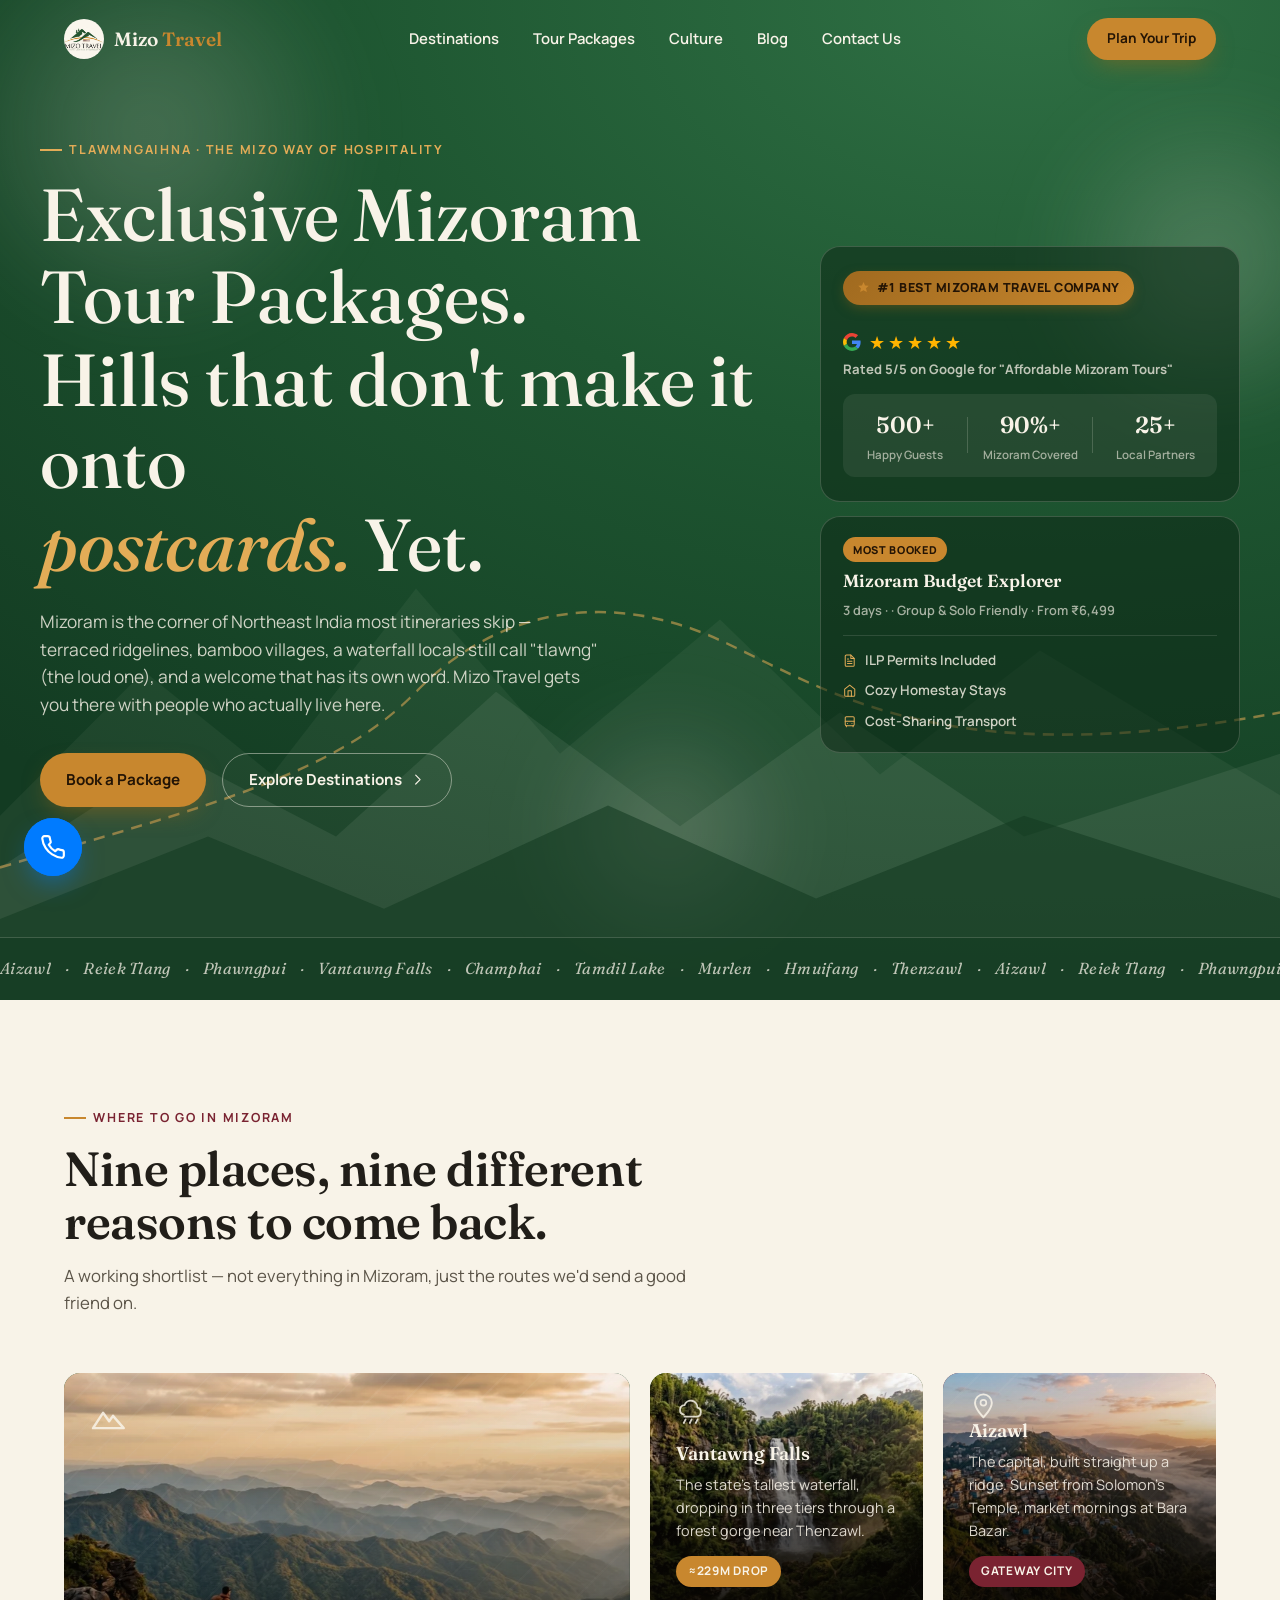
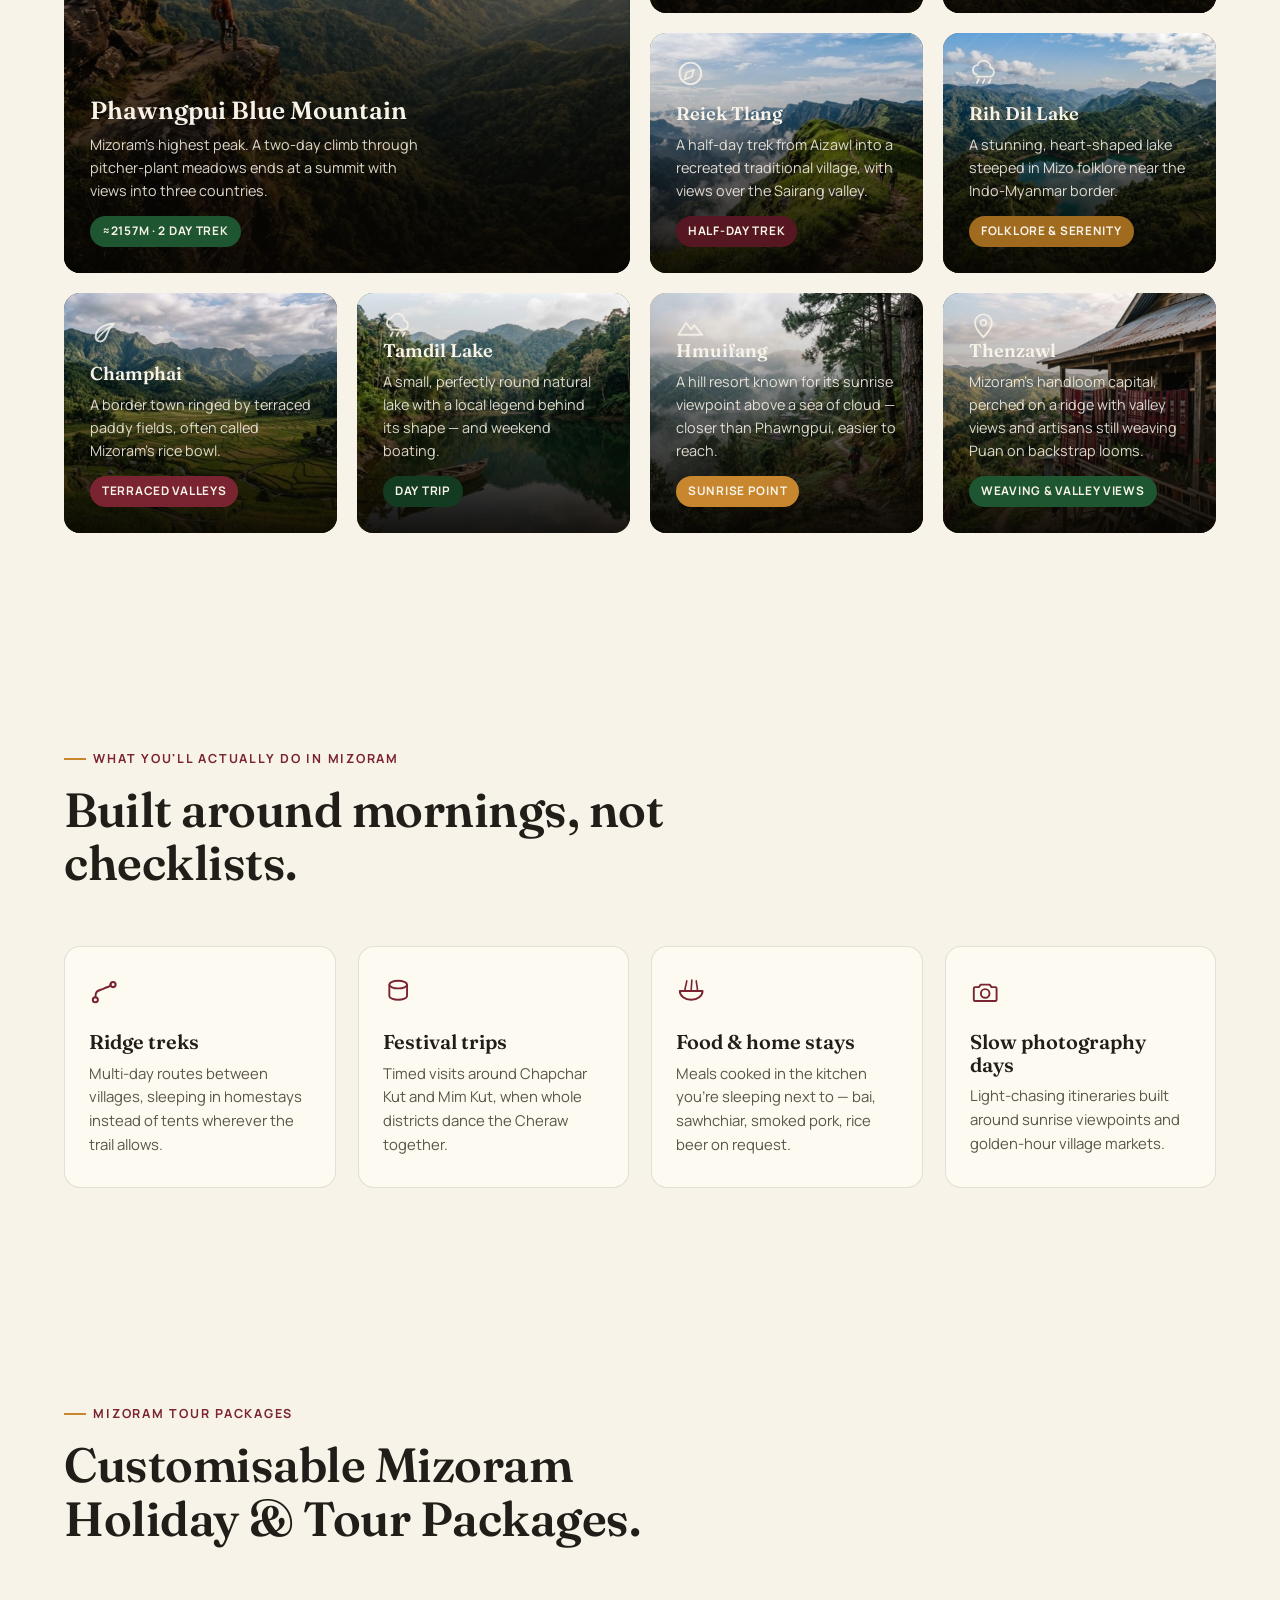
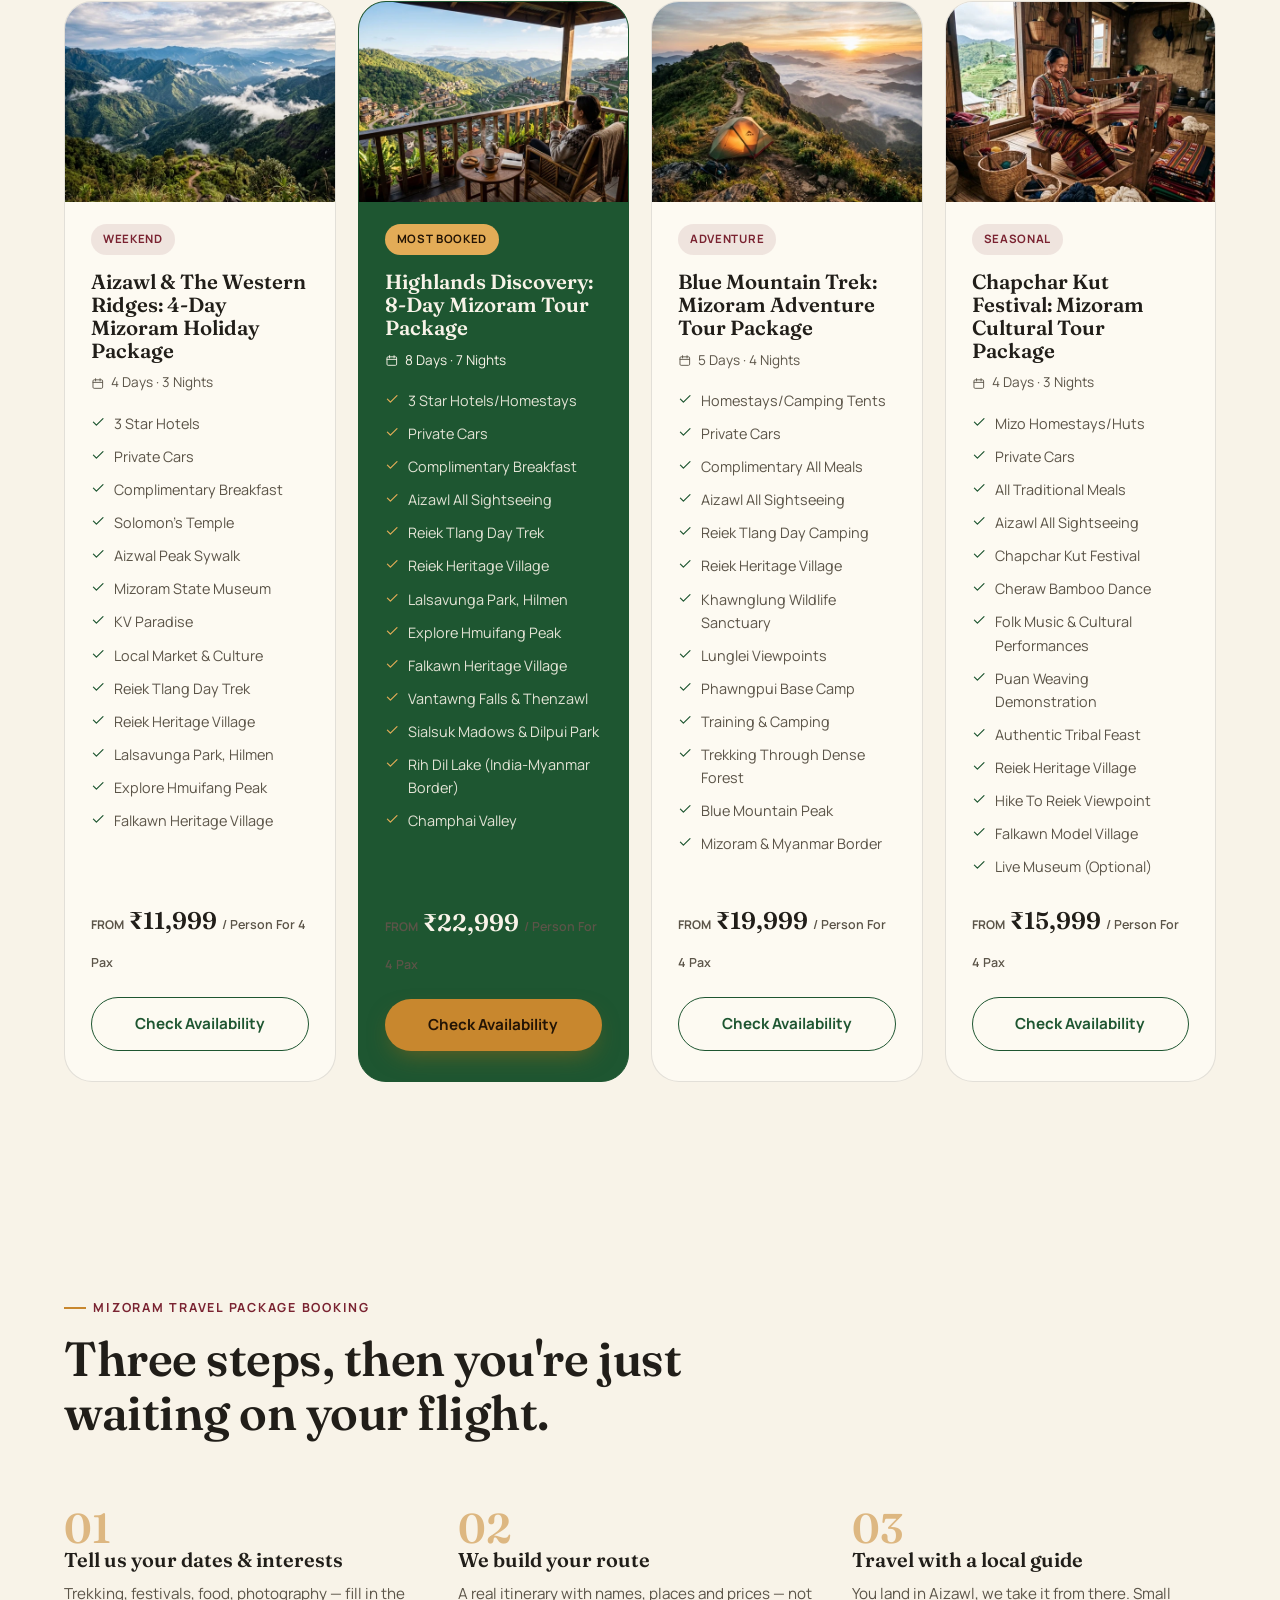
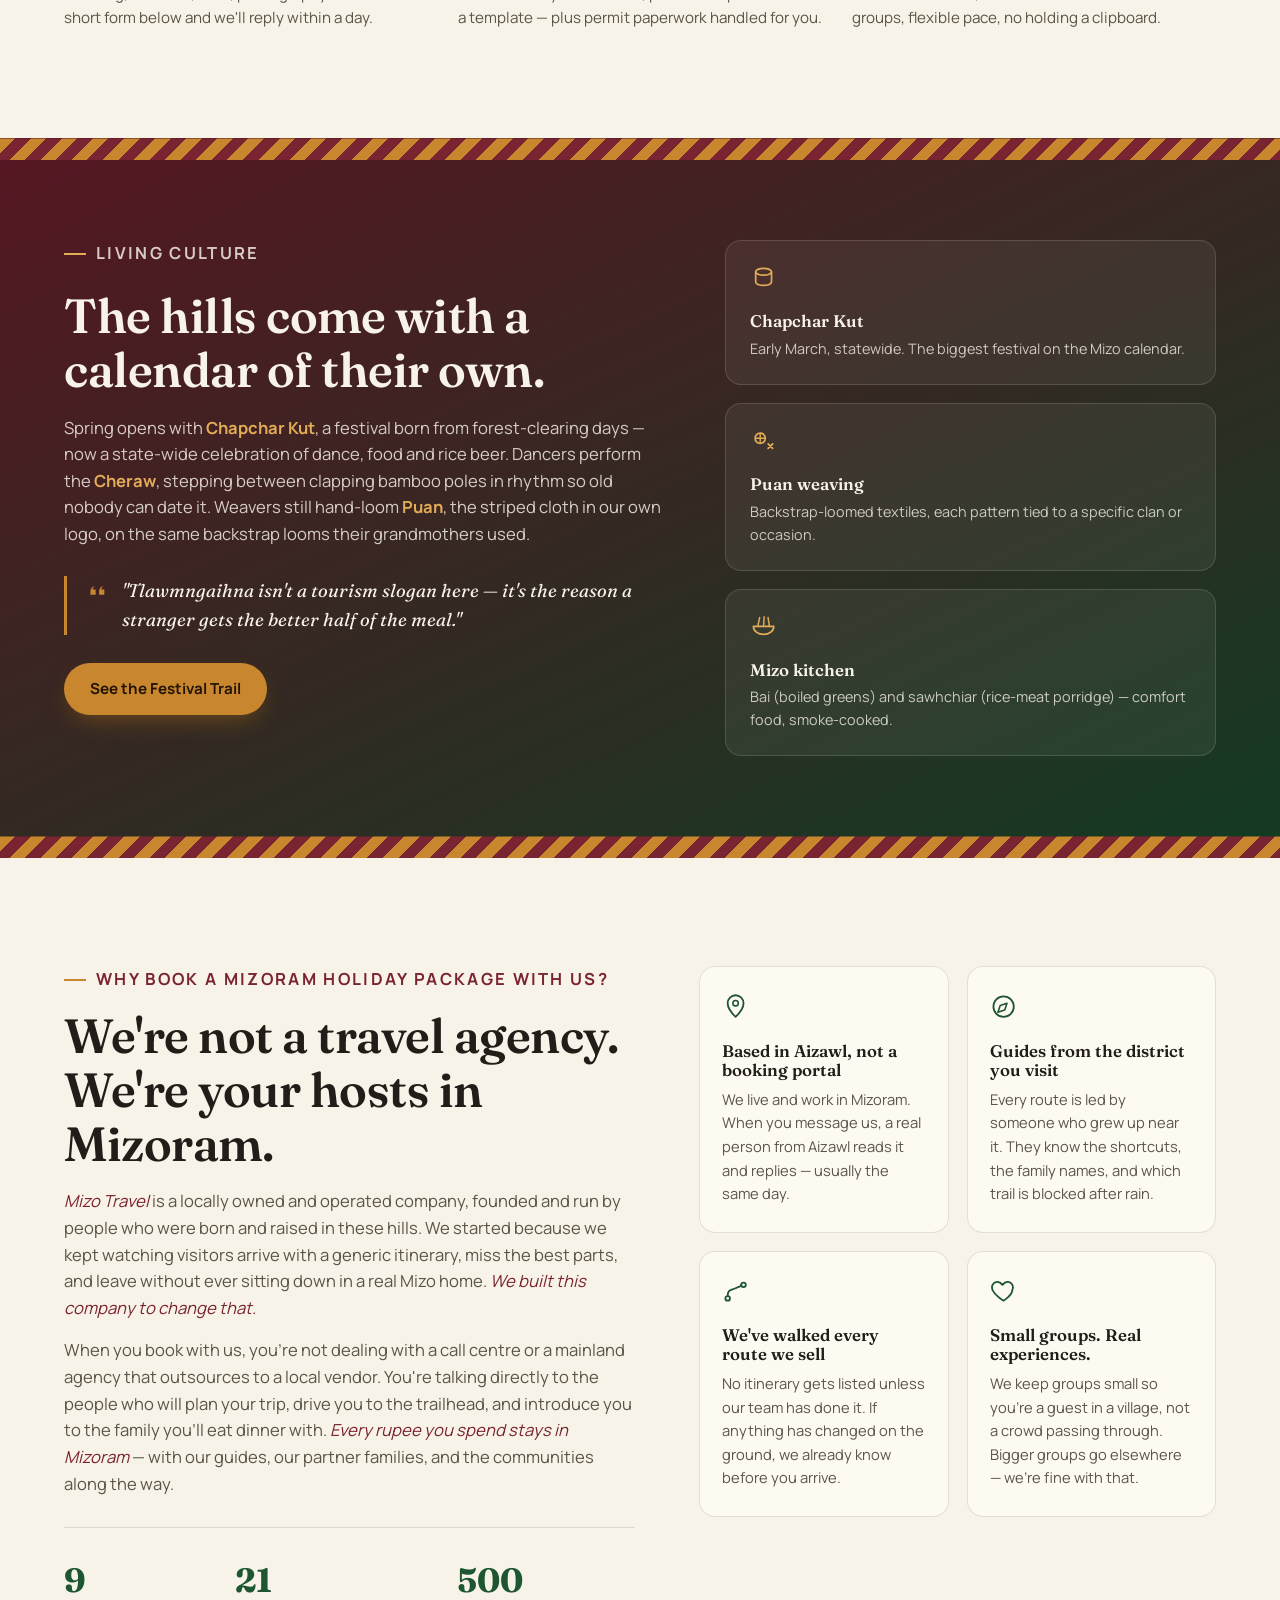
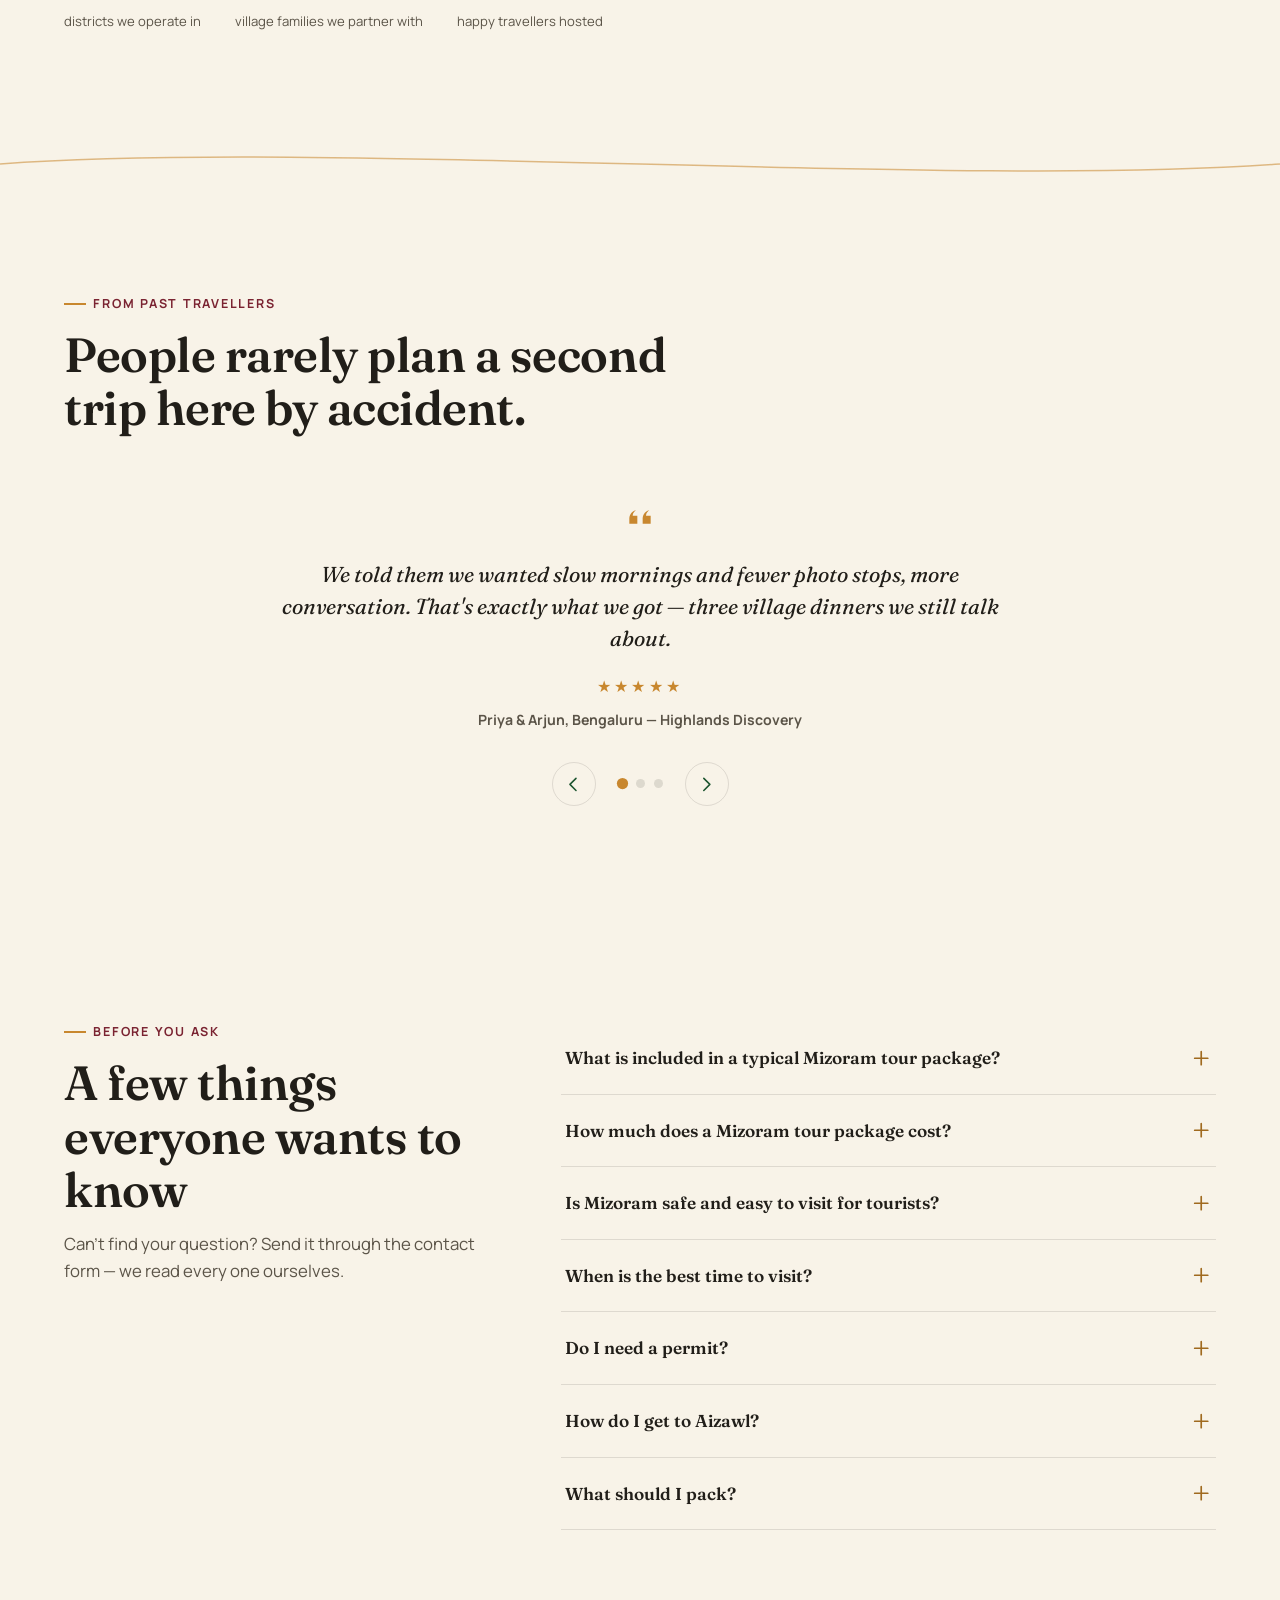
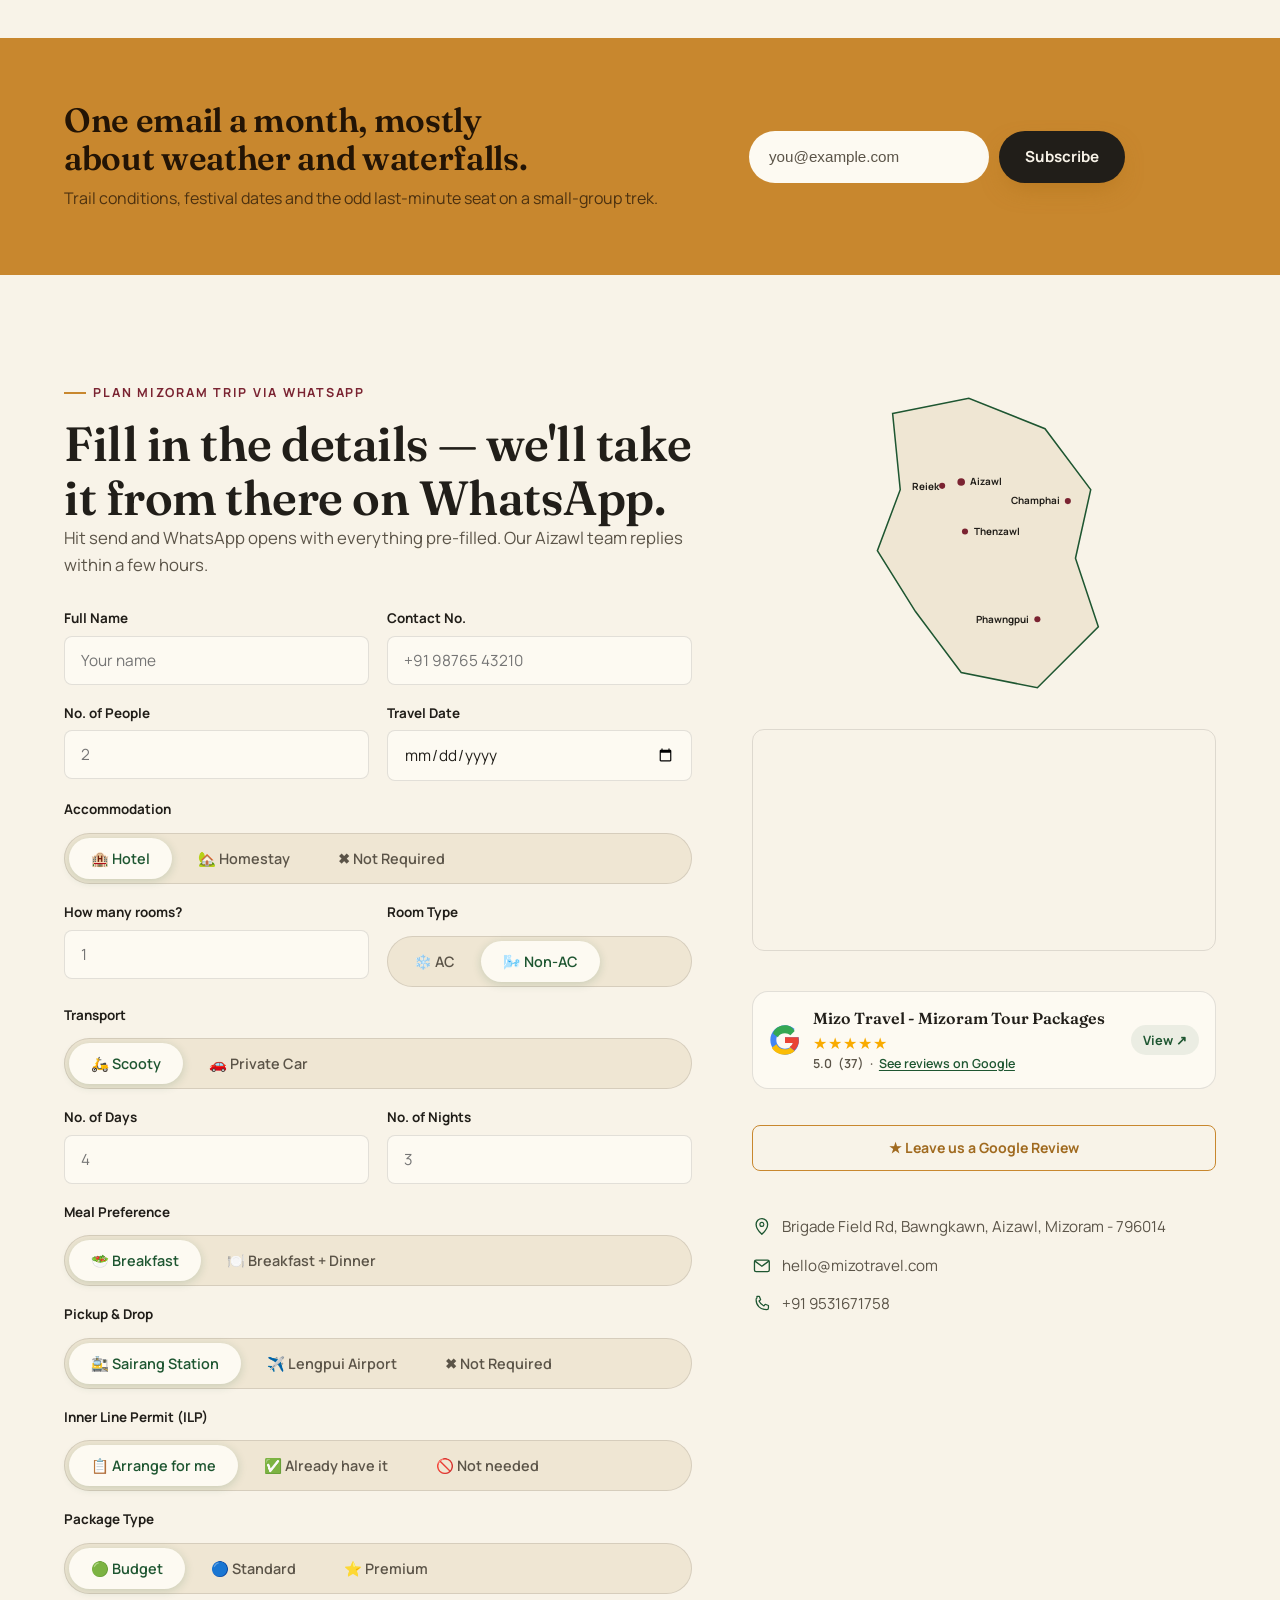
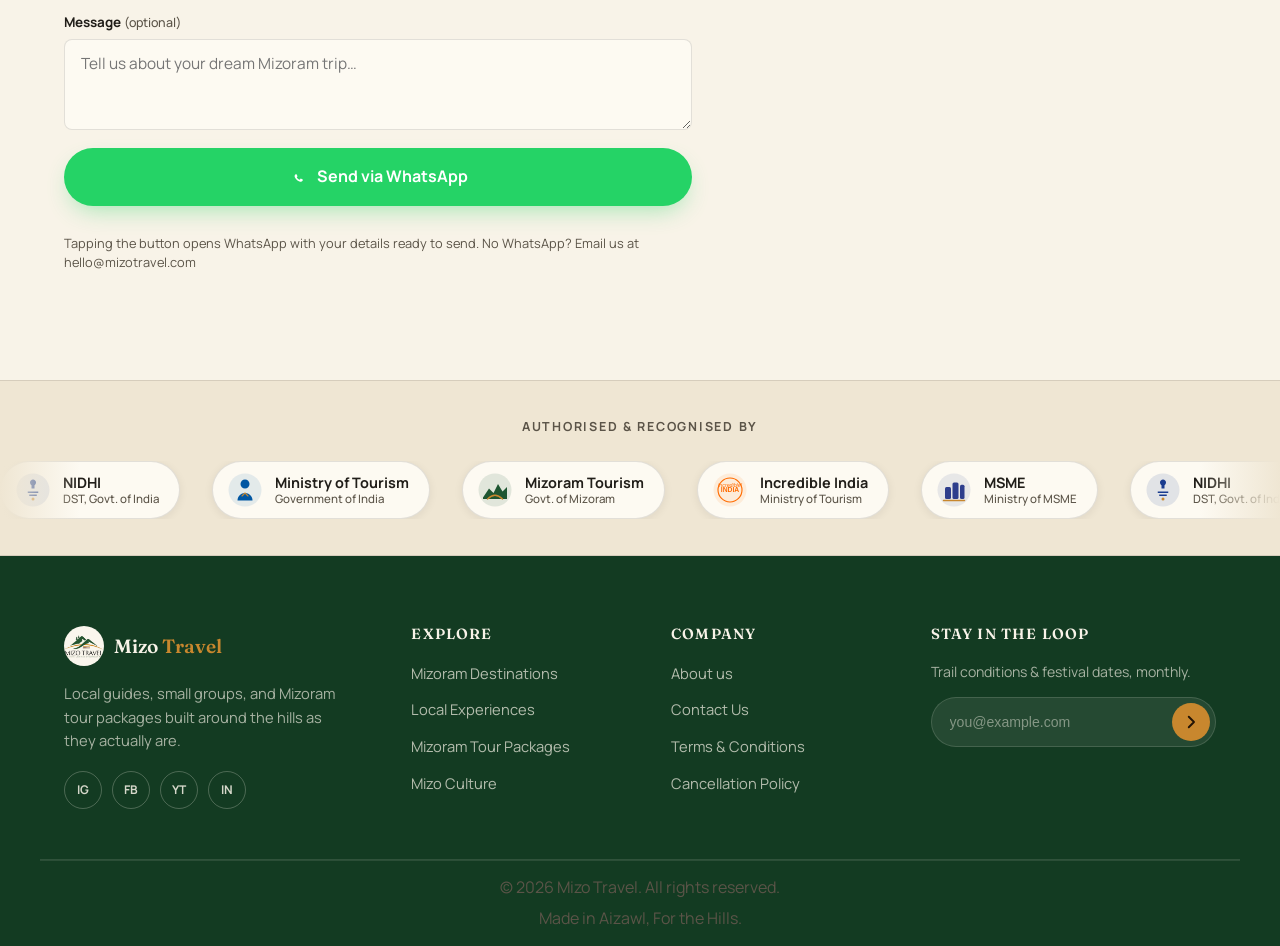
==== index.html @ 0aaa9322 "Update index.html" ====
<!DOCTYPE html>
<html lang="en">
<head>
<!-- Google tag (gtag.js) -->
<script async src="https://www.googletagmanager.com/gtag/js?id=G-KSMQ0RGHCL"></script>
<script>
  window.dataLayer = window.dataLayer || [];
  function gtag(){dataLayer.push(arguments);}
  gtag('js', new Date());

  gtag('config', 'G-KSMQ0RGHCL');
  gtag('config', 'AW-10781206606');
</script>

<meta charset="UTF-8">
<meta name="viewport" content="width=device-width, initial-scale=1.0">
<title>Mizo Travel | Mizoram Tour Packages, Treks & Cultural Trails</title>
<meta name="description" content="Book an authentic Mizoram tour package with local guides. Trek Phawngpui Blue Mountain, chase Vantawng Falls, and explore Northeast India itineraries.">
<meta name="keywords" content="Mizoram travel, Mizo Travel, Aizawl Tour, Mizoram Travel Package, Phawngpui Blue Mountain, Vantawng Falls, Reiek Tlang, Chapchar Kut, Northeast India Tourism, Mizoram Trekking, Mizoram Tour Package">
<meta name="robots" content="index, follow">
<meta name="author" content="Mizo Travel">
<link rel="canonical" href="https://www.mizotravel.com/">
<meta name="theme-color" content="#1E5631">

<!-- Open Graph -->
<meta property="og:type" content="website">
<meta property="og:title" content="Mizo Travel | Explore Exclusive Mizoram Tour Packages">
<meta property="og:description" content="Local-guided tour packages, treks and cultural trails through Mizoram — Aizawl, Reiek, Phawngpui, Vantawng Falls and beyond.">
<meta property="og:image" content="https://www.mizotravel.com/assets/logo.jpg">
<meta property="og:url" content="https://www.mizotravel.com/">
<meta property="og:locale" content="en_IN">

<!-- Twitter -->
<meta name="twitter:card" content="summary_large_image">
<meta name="twitter:title" content="Mizo Travel | Explore Exclusive Mizoram Tour Packages">
<meta name="twitter:description" content="Local-guided tour packages, treks and cultural trails through Mizoram.">
<meta name="twitter:image" content="https://www.mizotravel.com/assets/logo.jpg">

<link rel="icon" type="image/jpeg" href="assets/logo.jpg">
<link rel="apple-touch-icon" href="assets/logo.jpg">

<link rel="preconnect" href="https://fonts.googleapis.com">
<link rel="preconnect" href="https://fonts.gstatic.com" crossorigin>
<link href="https://fonts.googleapis.com/css2?family=Fraunces:ital,opsz,wght@0,9..144,300;0,9..144,500;0,9..144,600;1,9..144,500&family=Manrope:wght@400;500;600;700;800&display=swap" rel="stylesheet">

<link rel="stylesheet" href="css/style.css">

<!-- Structured data: Travel Agency -->
<script type="application/ld+json">
{
  "@context": "https://schema.org",
  "@type": "TravelAgency",
  "name": "Mizo Travel",
  "description": "Offering the best Mizoram tour packages, local-guided treks, and cultural trails through Northeast India.",
  "image": "https://www.mizotravel.com/assets/logo.jpg",
  "url": "https://www.mizotravel.com/",
  "address": {
    "@type": "PostalAddress",
    "streetAddress": "Brigade Field Rd, Bawngkawn",
    "addressLocality": "Aizawl",
    "addressRegion": "Mizoram",
    "postalCode": "796014",
    "addressCountry": "IN"
  },
  "areaServed": "Mizoram, India"
}
</script>
<script type="application/ld+json">
{
  "@context": "https://schema.org",
  "@type": "FAQPage",
  "mainEntity": [
    {
      "@type": "Question",
      "name": "What is included in a typical Mizoram tour package?",
      "acceptedAnswer": { "@type": "Answer", "text": "Our Mizoram tour packages generally include 3-star hotel or homestay accommodations, private car transportation, daily breakfast, Inner Line Permit (ILP) assistance, and experienced local guides. Packages can be customized to include all meals and airport transfers." }
    },
    {
      "@type": "Question",
      "name": "How much does a Mizoram tour package cost?",
      "acceptedAnswer": { "@type": "Answer", "text": "A standard 4-day Mizoram holiday package starts around ₹11,999 per person, while an extensive 8-day cultural and trekking package starts at ₹22,999 per person, depending on group size and transport preferences." }
    },
    {
      "@type": "Question",
      "name": "Is Mizoram safe and easy to visit for tourists?",
      "acceptedAnswer": { "@type": "Answer", "text": "Yes. Mizoram is one of the most peaceful states in Northeast India, and most areas welcome domestic and international visitors. A few border zones require an Inner Line Permit, which we arrange for you before arrival." }
    },
    {
      "@type": "Question",
      "name": "When is the best time to visit Mizoram?",
      "acceptedAnswer": { "@type": "Answer", "text": "October to April is driest and best for trekking and views. If you can, time a trip around early March for the Chapchar Kut festival, when villages across the state celebrate together." }
    },
    {
      "@type": "Question",
      "name": "Do I need a permit to travel to Mizoram?",
      "acceptedAnswer": { "@type": "Answer", "text": "Indian nationals need an Inner Line Permit and foreign nationals need a Protected Area Permit, both straightforward to obtain. We handle the paperwork as part of every booking." }
    },
    {
      "@type": "Question",
      "name": "How do I get to Aizawl?",
      "acceptedAnswer": { "@type": "Answer", "text": "Lengpui Airport, about 35km from Aizawl, has regular flights from Kolkata, Guwahati, Imphal and Kolkata. We can also arrange overland transfers from Silchar and Guwahati." }
    }
  ]
}
</script>
</head>
<body>

<a class="skip-link" href="#main">Skip to content</a>
  <!-- Google Tag Manager (noscript) -->
<noscript><iframe src="https://www.googletagmanager.com/ns.html?id=GTM-K9ZQRDRN"
height="0" width="0" style="display:none;visibility:hidden"></iframe></noscript>
<!-- End Google Tag Manager (noscript) -->

<!-- ============ ICON SPRITE ============ -->
<svg style="display:none" aria-hidden="true">
<symbol id="ic-file-text" viewBox="0 0 24 24" fill="none" stroke="currentColor" stroke-width="1.8" stroke-linecap="round" stroke-linejoin="round">
  <path d="M14 2H6a2 2 0 0 0-2 2v16a2 2 0 0 0 2 2h12a2 2 0 0 0 2-2V8z"/>
  <path d="M14 2v6h6M16 13H8M16 17H8M10 9H8"/>
</symbol>
<symbol id="ic-home" viewBox="0 0 24 24" fill="none" stroke="currentColor" stroke-width="1.8" stroke-linecap="round" stroke-linejoin="round">
  <path d="M3 9l9-7 9 7v11a2 2 0 0 1-2 2H5a2 2 0 0 1-2-2z"/>
  <path d="M9 22V12h6v10"/>
</symbol>
<symbol id="ic-bus" viewBox="0 0 24 24" fill="none" stroke="currentColor" stroke-width="1.8" stroke-linecap="round" stroke-linejoin="round">
  <rect x="4" y="3" width="16" height="16" rx="2" ry="2"/>
  <path d="M4 11h16M8 15h.01M16 15h.01M6 19v2M18 19v2"/>
</symbol>
  <symbol id="ic-menu" viewBox="0 0 24 24"><path d="M3 6h18M3 12h18M3 18h18" stroke="currentColor" stroke-width="1.8" stroke-linecap="round"/></symbol>
  <symbol id="ic-close" viewBox="0 0 24 24"><path d="M5 5l14 14M19 5L5 19" stroke="currentColor" stroke-width="1.8" stroke-linecap="round"/></symbol>
  <symbol id="ic-mountain" viewBox="0 0 24 24"><path d="M2 19l6.5-10 4 5.5L15 11l7 8H2z" stroke="currentColor" stroke-width="1.6" stroke-linejoin="round" fill="none"/></symbol>
  <symbol id="ic-leaf" viewBox="0 0 24 24"><path d="M20 4S7 4 5 13c-1.4 6.2 4.6 7 7 4 3-3.7 2-8 8-13z" stroke="currentColor" stroke-width="1.6" fill="none" stroke-linecap="round" stroke-linejoin="round"/><path d="M19 5C13 9 9 12 6 17" stroke="currentColor" stroke-width="1.4" fill="none" stroke-linecap="round"/></symbol>
  <symbol id="ic-heart" viewBox="0 0 24 24"><path d="M12 20s-7.5-4.6-9.7-9.3C.8 7 2.7 3.8 6 3.4c2.2-.3 3.7 1 5 2.7 1.3-1.7 2.8-3 5-2.7 3.3.4 5.2 3.6 3.7 7.3C19.5 15.4 12 20 12 20z" stroke="currentColor" stroke-width="1.6" fill="none" stroke-linejoin="round"/></symbol>
  <symbol id="ic-compass" viewBox="0 0 24 24"><circle cx="12" cy="12" r="9" stroke="currentColor" stroke-width="1.6" fill="none"/><path d="M15 9l-2 6-6 2 2-6 6-2z" stroke="currentColor" stroke-width="1.4" fill="none" stroke-linejoin="round"/></symbol>
  <symbol id="ic-pin" viewBox="0 0 24 24"><path d="M12 21s7-6.6 7-12a7 7 0 1 0-14 0c0 5.4 7 12 7 12z" stroke="currentColor" stroke-width="1.6" fill="none" stroke-linejoin="round"/><circle cx="12" cy="9" r="2.4" stroke="currentColor" stroke-width="1.4" fill="none"/></symbol>
  <symbol id="ic-calendar" viewBox="0 0 24 24"><rect x="3.5" y="5" width="17" height="15" rx="2" stroke="currentColor" stroke-width="1.6" fill="none"/><path d="M3.5 9.5h17M8 3v4M16 3v4" stroke="currentColor" stroke-width="1.6" stroke-linecap="round"/></symbol>
  <symbol id="ic-route" viewBox="0 0 24 24"><circle cx="5" cy="18" r="2" stroke="currentColor" stroke-width="1.6" fill="none"/><circle cx="19" cy="6" r="2" stroke="currentColor" stroke-width="1.6" fill="none"/><path d="M5 16c0-6 3-5 7-7s5-1 5-3" stroke="currentColor" stroke-width="1.6" fill="none" stroke-linecap="round"/></symbol>
  <symbol id="ic-rain" viewBox="0 0 24 24"><path d="M6.5 13a4 4 0 0 1 .6-7.9A5.5 5.5 0 0 1 17.8 7.2 3.8 3.8 0 0 1 17 14.7H7" stroke="currentColor" stroke-width="1.5" fill="none" stroke-linecap="round" stroke-linejoin="round"/><path d="M8 17l-1.5 3M13 17l-1.5 3M18 17l-1.5 3" stroke="currentColor" stroke-width="1.5" stroke-linecap="round"/></symbol>
  <symbol id="ic-camera" viewBox="0 0 24 24"><path d="M4 8h3l1.5-2h7L17 8h3a1 1 0 0 1 1 1v9a1 1 0 0 1-1 1H4a1 1 0 0 1-1-1V9a1 1 0 0 1 1-1z" stroke="currentColor" stroke-width="1.5" fill="none" stroke-linejoin="round"/><circle cx="12" cy="13" r="3.4" stroke="currentColor" stroke-width="1.5" fill="none"/></symbol>
  <symbol id="ic-drum" viewBox="0 0 24 24"><ellipse cx="12" cy="6" rx="7" ry="3" stroke="currentColor" stroke-width="1.5" fill="none"/><path d="M5 6v9c0 1.7 3.1 3 7 3s7-1.3 7-3V6" stroke="currentColor" stroke-width="1.5" fill="none"/></symbol>
  <symbol id="ic-thread" viewBox="0 0 24 24"><circle cx="9" cy="9" r="4.5" stroke="currentColor" stroke-width="1.5" fill="none"/><path d="M9 4.5v9M4.5 9h9" stroke="currentColor" stroke-width="1.2"/><path d="M16 14l4 4M20 14l-4 4" stroke="currentColor" stroke-width="1.5" stroke-linecap="round"/></symbol>
  <symbol id="ic-bowl" viewBox="0 0 24 24"><path d="M3 11h18a9 7 0 0 1-18 0z" stroke="currentColor" stroke-width="1.5" fill="none" stroke-linejoin="round"/><path d="M7 11c0-3 1.5-6 1.5-8M12 11c0-3 .5-6.5.5-8.5M17 11c0-3-1-6-1-8" stroke="currentColor" stroke-width="1.3" fill="none" stroke-linecap="round"/></symbol>
  <symbol id="ic-quote" viewBox="0 0 24 24"><path d="M9 7C5 8 4 11 4 14v3h6v-6H6.5C6.7 9 7.6 8 9 7zM19 7c-4 1-5 4-5 7v3h6v-6h-3.5c.2-2 1.1-3 2.5-4z" fill="currentColor"/></symbol>
  <symbol id="ic-chev-l" viewBox="0 0 24 24"><path d="M15 5l-7 7 7 7" stroke="currentColor" stroke-width="1.8" fill="none" stroke-linecap="round" stroke-linejoin="round"/></symbol>
  <symbol id="ic-chev-r" viewBox="0 0 24 24"><path d="M9 5l7 7-7 7" stroke="currentColor" stroke-width="1.8" fill="none" stroke-linecap="round" stroke-linejoin="round"/></symbol>
  <symbol id="ic-arrow-up" viewBox="0 0 24 24"><path d="M12 19V5M5 12l7-7 7 7" stroke="currentColor" stroke-width="1.8" fill="none" stroke-linecap="round" stroke-linejoin="round"/></symbol>
  <symbol id="ic-mail" viewBox="0 0 24 24"><rect x="3" y="5" width="18" height="14" rx="2" stroke="currentColor" stroke-width="1.6" fill="none"/><path d="M4 6.5l8 6 8-6" stroke="currentColor" stroke-width="1.6" fill="none" stroke-linecap="round"/></symbol>
  <symbol id="ic-phone" viewBox="0 0 24 24"><path d="M6 3h3l1.5 4-2 1.5a12 12 0 0 0 6 6L16 12.5l4 1.5v3c0 1.1-.9 2-2 2C10 19 5 14 5 7c0-1.1.9-2 1-2z" stroke="currentColor" stroke-width="1.5" fill="none" stroke-linejoin="round"/></symbol>
  <symbol id="ic-plus" viewBox="0 0 24 24"><path d="M12 5v14M5 12h14" stroke="currentColor" stroke-width="1.8" stroke-linecap="round"/></symbol>
  <symbol id="ic-check" viewBox="0 0 24 24"><path d="M4 12l5 5L20 6" stroke="currentColor" stroke-width="2" fill="none" stroke-linecap="round" stroke-linejoin="round"/></symbol>
  <symbol id="ic-star" viewBox="0 0 24 24"><path d="M12 3l2.6 5.9 6.4.6-4.8 4.3 1.4 6.3L12 16.9 6.4 20.1l1.4-6.3-4.8-4.3 6.4-.6z" stroke="currentColor" stroke-width="1.3" fill="currentColor" stroke-linejoin="round"/></symbol>
  <symbol id="ic-whatsapp" viewBox="0 0 32 32">
  <path d="M16 4C9.4 4 4 9.4 4 16c0 2.4.7 4.7 2 6.6L4.4 28l5.6-1.5c1.8 1 3.8 1.5 6 1.5 6.6 0 12-5.4 12-12S22.6 4 16 4z" fill="#25D366"/>
  <path d="M22.4 19c-.3-.2-2-1-2.3-1.1-.3-.1-.5-.2-.8.2-.2.3-.9 1.1-1.1 1.3-.2.2-.4.2-.7.1-1.7-.8-2.8-1.5-3.9-3.3-.3-.5.3-.5.8-1.6.1-.2.1-.4 0-.6-.1-.2-.7-1.7-1-2.3-.2-.6-.5-.5-.7-.5h-.6c-.2 0-.5.1-.8.4-.3.3-1.1 1.1-1.1 2.6 0 1.5 1.1 3 1.3 3.2.2.2 2.1 3.3 5.2 4.5 2.6 1 3.1.8 3.7.7.6-.1 1.8-.7 2.1-1.4.3-.7.3-1.3.2-1.4z" fill="#fff"/>
</symbol>
</svg>

<!-- ============ HEADER ============ -->
<header class="site-header" id="site-header">
  <div class="header-inner wrap">
    <a href="#home" class="brand" aria-label="Mizo Travel — Home">
      <img src="assets/logo.jpg" alt="Mizo Travel logo — Mizoram Tour Packages" width="44" height="44">
      <span class="brand-text">Mizo<em> Travel</em></span>
    </a>

    <nav class="main-nav" id="main-nav" aria-label="Primary">
      <ul>
        <li><a href="#destinations">Destinations</a></li>
        <li><a href="#packages">Tour Packages</a></li>
        <li><a href="#culture">Culture</a></li>
        <li><a href="#blog">Blog</a></li>
        <li><a href="#contact">Contact Us</a></li>
      </ul>
    </nav>

    <div class="header-actions">
      <a href="#contact" class="btn btn-gold btn-sm">Plan Your Trip</a>
      <button class="nav-toggle" id="nav-toggle" aria-label="Open menu" aria-expanded="false" aria-controls="mobile-nav">
        <svg class="icon"><use href="#ic-menu"/></svg>
      </button>
    </div>
  </div>
</header>

<!-- Mobile nav drawer -->
<div class="mobile-nav" id="mobile-nav">
  <div class="mobile-nav-head">
    <span class="brand-text">Mizo<em> Travel</em></span>
    <button class="nav-toggle" id="nav-close" aria-label="Close menu">
      <svg class="icon"><use href="#ic-close"/></svg>
    </button>
  </div>
  <ul>
    <li><a href="#destinations">Destinations</a></li>
    <li><a href="#packages">Tour Packages</a></li>
    <li><a href="#culture">Culture</a></li>
    <li><a href="#blog">Blog</a></li>
    <li><a href="#contact">Contact Us</a></li>
  </ul>
</div>
<div class="mobile-nav-backdrop" id="mobile-backdrop"></div>

<main id="main">

  <!-- ============ HERO ============ -->
  <section class="hero" id="home">
    <div class="hero-bg" aria-hidden="true">
      <span class="mist mist-a"></span>
<span class="mist mist-b"></span>
<span class="mist mist-c"></span>
      <svg class="hero-ridge" viewBox="0 0 1600 600" preserveAspectRatio="none">
        <path class="ridge ridge-back" d="M0 420 L180 280 L340 380 L520 200 L700 360 L900 230 L1100 380 L1300 260 L1600 400 L1600 600 L0 600 Z"/>
        <path class="ridge ridge-mid" d="M0 470 L220 360 L420 440 L620 300 L850 430 L1050 320 L1280 440 L1600 360 L1600 600 L0 600 Z"/>
        <path class="ridge ridge-front" d="M0 520 L260 440 L480 510 L760 410 L1020 500 L1280 420 L1600 500 L1600 600 L0 600 Z"/>
        <path class="ridge-line" d="M0 470 C 260 410, 420 380, 520 300 S 760 200, 900 250 1180 380 1600 320" fill="none"/>
      </svg>
    </div>

    <div class="wrap hero-inner">
      <div class="hero-copy hero-anim">
        <p class="eyebrow">Tlawmngaihna · The Mizo Way of Hospitality</p>
        <h1>Exclusive Mizoram Tour Packages.<br>Hills that don't make it onto<br><span>postcards.</span> Yet.</h1>
        <p class="hero-sub">Mizoram is the corner of Northeast India most itineraries skip — terraced ridgelines, bamboo villages, a waterfall locals still call "tlawng" (the loud one), and a welcome that has its own word. Mizo Travel gets you there with people who actually live here.</p>
        <div class="hero-cta">
          <a href="#contact" class="btn btn-gold">Book a Package</a>
          <a href="#destinations" class="btn btn-ghost">Explore Destinations <svg class="icon icon-sm"><use href="#ic-chev-r"/></svg></a>
        </div>
      </div>
    <div class="hero-visual">
  <div class="hv-main">
    <div class="hv-badge-top">
  <svg width="13" height="13" viewBox="0 0 24 24" fill="#C8872E" aria-hidden="true">
    <path d="M12 2l2.9 6.3 6.8.6-5 4.6 1.5 6.7L12 17l-6.2 3.2 1.5-6.7-5-4.6 6.8-.6z"/>
  </svg>
  #1 Best Mizoram Travel Company
</div>
    <div class="hv-rating-wrapper" style="display:flex;align-items:center;gap:8px;">
      <svg xmlns="http://www.w3.org/2000/svg" viewBox="0 0 48 48" width="18px" height="18px" aria-hidden="true">
        <path fill="#EA4335" d="M24 9.5c3.54 0 6.71 1.22 9.21 3.6l6.85-6.85C35.9 2.38 30.47 0 24 0 14.62 0 6.51 5.38 2.56 13.22l7.98 6.19C12.43 13.7 17.74 9.5 24 9.5z"/>
        <path fill="#4285F4" d="M46.98 24.55c0-1.57-.15-3.09-.38-4.55H24v9.02h12.94c-.58 2.96-2.26 5.48-4.78 7.18l7.73 6c4.51-4.18 7.09-10.36 7.09-17.65z"/>
        <path fill="#FBBC05" d="M10.53 28.59c-.48-1.45-.76-2.99-.76-4.59s.27-3.14.76-4.59l-7.98-6.19C.92 16.46 0 20.12 0 24c0 3.88.92 7.54 2.56 10.78l7.97-6.19z"/>
        <path fill="#34A853" d="M24 48c6.48 0 11.93-2.13 15.89-5.81l-7.73-6c-2.15 1.45-4.92 2.3-8.16 2.3-6.26 0-11.57-4.22-13.47-9.91l-7.98 6.19C6.51 42.62 14.62 48 24 48z"/>
      </svg>
      <div class="hv-stars" aria-label="5 out of 5 stars rating" style="color:#FFB400;">★★★★★</div>
    </div>
      
   
    <p class="hv-rated">Rated 5/5 on Google for "Affordable Mizoram Tours"</p>
    <div class="hv-row">
      <div class="hv-stat">
        <strong>500+</strong>
        <span>Happy Guests</span>
      </div>
      <div class="hv-divider-v"></div>
      <div class="hv-stat">
        <strong>90%+</strong>
        <span>Mizoram Covered</span>
      </div>
      <div class="hv-divider-v"></div>
      <div class="hv-stat">
        <strong>25+</strong>
        <span>Local Partners</span>
      </div>
    </div>
  </div>
  
  <div class="hv-bottom">
    <div class="hv-tour">
      <span class="hv-badge">Most booked</span>
      <p>Mizoram Budget Explorer</p>
      <span class="hv-meta">3 days · · Group & Solo Friendly · From ₹6,499</span>
    </div>
    <div class="hv-perks">
      <div class="hv-perk">
        <svg class="icon icon-sm"><use href="#ic-file-text"/></svg>
        <span>ILP Permits Included</span>
      </div>
      <div class="hv-perk">
        <svg class="icon icon-sm"><use href="#ic-home"/></svg>
        <span>Cozy Homestay Stays</span>
      </div>
      <div class="hv-perk">
        <svg class="icon icon-sm"><use href="#ic-bus"/></svg>
        <span>Cost-Sharing Transport</span>
      </div>
    </div>
  </div>
</div>
 </div>
</div>

    <div class="marquee" aria-hidden="true">
      <div class="marquee-track">
        <span>Aizawl</span><span>·</span><span>Reiek Tlang</span><span>·</span><span>Phawngpui</span><span>·</span><span>Vantawng Falls</span><span>·</span><span>Champhai</span><span>·</span><span>Tamdil Lake</span><span>·</span><span>Murlen</span><span>·</span><span>Hmuifang</span><span>·</span><span>Thenzawl</span><span>·</span>
        <span>Aizawl</span><span>·</span><span>Reiek Tlang</span><span>·</span><span>Phawngpui</span><span>·</span><span>Vantawng Falls</span><span>·</span><span>Champhai</span><span>·</span><span>Tamdil Lake</span><span>·</span><span>Murlen</span><span>·</span><span>Hmuifang</span><span>·</span><span>Thenzawl</span><span>·</span>
      </div>
    </div>
  </section>

  <!-- ============ DESTINATIONS ============ -->
  
  <section class="section destinations" id="destinations">
    <div class="wrap">
      <div class="section-head reveal">
        <p class="eyebrow">Where to go in Mizoram</p>
        <h2>Nine places, nine different reasons to come back.</h2>
        <p class="section-sub">A working shortlist — not everything in Mizoram, just the routes we'd send a good friend on.</p>
      </div>
      <div class="dest-grid reveal">
        <article class="dest-card dest-card--lg" style="--tone-a:var(--forest);--tone-b:var(--forest-dark);">
          <img class="dest-bg-img"
  src="assets/phawngpui-tour.webp?w=900&h=500&fit=crop&auto=format&q=75"
  alt="Panoramic view from Phawngpui Peak, the majestic Blue Mountain known for trekking and eco-tourism in Mizoram"
  width="900" height="500" loading="lazy" decoding="async">
          <div class="dest-pattern" aria-hidden="true"></div>
          <div class="dest-scrim" aria-hidden="true"></div>
          <div class="dest-body">
            <svg class="icon"><use href="#ic-mountain"/></svg>
            <h3>Phawngpui Blue Mountain</h3>
            <p>Mizoram's highest peak. A two-day climb through pitcher-plant meadows ends at a summit with views into three countries.</p>
            <span class="dest-fact1">≈2157m · 2 day trek</span>
          </div>
        </article>
        
        <article class="dest-card" style="--tone-a:var(--forest);--tone-b:var(--gold-deep);">
          <img class="dest-bg-img"
  src="assets/vantawng-falls-tour.webp?w=500&h=260&fit=crop&auto=format&q=75"
  alt="Breathtaking Vantawng Falls cascading through lush green bamboo forests, a top sightseeing destination in Mizoram"
  width="500" height="260" loading="lazy" decoding="async" onerror="this.style.display='none'">
          <div class="dest-pattern" aria-hidden="true"></div>
          <div class="dest-scrim" aria-hidden="true"></div>
        <div class="dest-body">
            <svg class="icon"><use href="#ic-rain"/></svg>
            <h3>Vantawng Falls</h3>
            <p>The state's tallest waterfall, dropping in three tiers through a forest gorge near Thenzawl.</p>
            <span class="dest-fact2">≈229m drop</span>
          </div>
        </article>

        <article class="dest-card" style="--tone-a:var(--maroon);--tone-b:var(--maroon-dark);">
          <img class="dest-bg-img"
  src="assets/aizawl-tour.webp?w=500&h=260&fit=crop&auto=format&q=75"
  alt="Panoramic view of Aizawl city cascading down steep green mountain ridges, the scenic capital of Mizoram"
  width="500" height="260" loading="lazy" decoding="async" onerror="this.style.display='none'">
          <div class="dest-pattern" aria-hidden="true"></div>
          <div class="dest-scrim" aria-hidden="true"></div>
          <div class="dest-body">
            <svg class="icon"><use href="#ic-pin"/></svg>
            <h3>Aizawl</h3>
            <p>The capital, built straight up a ridge. Sunset from Solomon's Temple, market mornings at Bara Bazar.</p>
            <span class="dest-fact3">Gateway city</span>
          </div>
        </article>

        <article class="dest-card" style="--tone-a:var(--forest-light);--tone-b:var(--forest);">
          <img class="dest-bg-img"
  src="assets/reiek-tlang-tour.webp?w=500&h=260&fit=crop&auto=format&q=75"
  alt="Expansive grassy ridge and trekking trails at Reiek Tlang, a popular sunset viewpoint near Aizawl"
  width="500" height="260" loading="lazy" decoding="async" onerror="this.style.display='none'">
          <div class="dest-pattern" aria-hidden="true"></div>
          <div class="dest-scrim" aria-hidden="true"></div>
        <div class="dest-body">
            <svg class="icon"><use href="#ic-compass"/></svg>
            <h3>Reiek Tlang</h3>
            <p>A half-day trek from Aizawl into a recreated traditional village, with views over the Sairang valley.</p>
            <span class="dest-fact4">Half-day trek</span>
          </div>
        </article>

         <article class="dest-card" style="--tone-a:var(--gold-deep);--tone-b:var(--maroon-dark);">
           <img class="dest-bg-img"
  src="assets/rih-dil-tour.webp?w=500&h=260&fit=crop&auto=format&q=75"
  alt="Scenic aerial view of the heart-shaped Rih Dil Lake in Mizoram, highlighting natural beauty and local folklore"
  width="500" height="260" loading="lazy" decoding="async" onerror="this.style.display='none'">
          <div class="dest-pattern" aria-hidden="true"></div>
          <div class="dest-scrim" aria-hidden="true"></div>
        <div class="dest-body">
            <svg class="icon"><use href="#ic-rain"/></svg>
            <h3>Rih Dil Lake</h3>
            <p>A stunning, heart-shaped lake steeped in Mizo folklore near the Indo-Myanmar border.</p>
            <span class="dest-fact5">Folklore & Serenity</span>
          </div>
        </article>

        <article class="dest-card" style="--tone-a:var(--maroon);--tone-b:var(--forest-dark);">
          <img class="dest-bg-img"
  src="assets/champhai-tour.webp?w=500&h=260&fit=crop&auto=format&q=75"
  alt="Lush green terraced rice paddies in the beautiful Champhai Valley, known as the rice bowl of Mizoram"
  width="500" height="260" loading="lazy" decoding="async" onerror="this.style.display='none'">
          <div class="dest-pattern" aria-hidden="true"></div>
          <div class="dest-scrim" aria-hidden="true"></div>
        <div class="dest-body">
            <svg class="icon"><use href="#ic-leaf"/></svg>
            <h3>Champhai</h3>
            <p>A border town ringed by terraced paddy fields, often called Mizoram's rice bowl.</p>
            <span class="dest-fact6">Terraced valleys</span>
          </div>
        </article>

        <article class="dest-card" style="--tone-a:var(--forest);--tone-b:var(--gold-deep);">
          <img class="dest-bg-img"
  src="assets/tamdil-tour.webp?w=500&h=260&fit=crop&auto=format&q=75"
  alt="Peaceful Tamdil Lake surrounded by lush tropical forests, ideal for boating and nature walks in Mizoram"
  width="500" height="260" loading="lazy" decoding="async" onerror="this.style.display='none'">
          <div class="dest-pattern" aria-hidden="true"></div>
          <div class="dest-scrim" aria-hidden="true"></div>
        <div class="dest-body">
            <svg class="icon"><use href="#ic-rain"/></svg>
            <h3>Tamdil Lake</h3>
            <p>A small, perfectly round natural lake with a local legend behind its shape — and weekend boating.</p>
            <span class="dest-fact7">Day trip</span>
          </div>
        </article>

        <article class="dest-card" style="--tone-a:var(--gold);--tone-b:var(--forest);">
          <img class="dest-bg-img"
  src="assets/hmuifang-tour.webp?w=500&h=260&fit=crop&auto=format&q=75"
  alt="Misty pine forests and winding trails at Hmuifang Hill Station, a serene eco-tourism retreat in Mizoram"
  width="500" height="260" loading="lazy" decoding="async" onerror="this.style.display='none'">
          <div class="dest-pattern" aria-hidden="true"></div>
          <div class="dest-scrim" aria-hidden="true"></div>
        <div class="dest-body">
            <svg class="icon"><use href="#ic-mountain"/></svg>
            <h3>Hmuifang</h3>
            <p>A hill resort known for its sunrise viewpoint above a sea of cloud — closer than Phawngpui, easier to reach.</p>
            <span class="dest-fact8">Sunrise point</span>
          </div>
        </article>

        <article class="dest-card" style="--tone-a:var(--forest-light);--tone-b:var(--maroon-dark);">
          <img class="dest-bg-img"
  src="assets/thenzawl-tour.webp?w=500&h=260&fit=crop&auto=format&q=75"
  alt="Authentic Mizo traditional textiles and handloom weaving in Thenzawl village, showcasing Mizoram cultural heritage"
  width="500" height="260" loading="lazy" decoding="async" onerror="this.style.display='none'">
          <div class="dest-pattern" aria-hidden="true"></div>
          <div class="dest-scrim" aria-hidden="true"></div>
        <div class="dest-body">
    <svg class="icon"><use href="#ic-pin"/></svg>
    <h3>Thenzawl</h3>
    <p>Mizoram's handloom capital, perched on a ridge with valley views and artisans still weaving Puan on backstrap looms.</p>
    <span class="dest-fact9">Weaving & valley views</span>
  </div>
</article>
      </div>
    </div>
  </section>

  <!-- ============ EXPERIENCES ============ -->
  <section class="section experiences" id="experiences">
    <div class="wrap">
      <div class="section-head reveal">
        <p class="eyebrow">What you'll actually do in Mizoram</p>
        <h2>Built around mornings, not checklists.</h2>
      </div>
      <div class="exp-grid reveal">
        <div class="exp-card">
          <svg class="icon"><use href="#ic-route"/></svg>
          <h3>Ridge treks</h3>
          <p>Multi-day routes between villages, sleeping in homestays instead of tents wherever the trail allows.</p>
        </div>
        <div class="exp-card">
          <svg class="icon"><use href="#ic-drum"/></svg>
          <h3>Festival trips</h3>
          <p>Timed visits around Chapchar Kut and Mim Kut, when whole districts dance the Cheraw together.</p>
        </div>
        <div class="exp-card">
          <svg class="icon"><use href="#ic-bowl"/></svg>
          <h3>Food & home stays</h3>
          <p>Meals cooked in the kitchen you're sleeping next to — bai, sawhchiar, smoked pork, rice beer on request.</p>
        </div>
        <div class="exp-card">
          <svg class="icon"><use href="#ic-camera"/></svg>
          <h3>Slow photography days</h3>
          <p>Light-chasing itineraries built around sunrise viewpoints and golden-hour village markets.</p>
        </div>
      </div>
    </div>
  </section>

  <!-- ============ PACKAGES ============ -->
  <section class="section packages" id="packages">
    <div class="wrap">
      <div class="section-head reveal">
        <p class="eyebrow">Mizoram Tour Packages</p>
        <h2>Customisable Mizoram Holiday & Tour Packages.</h2>
      </div>

      <div class="pkg-grid reveal">
        <article class="pkg-card">
          <div class="pkg-img">
  <img src="assets/Mizoram%20Holiday%20Tour%20Package.webp?w=600&h=200&fit=crop&auto=format&q=75"
    alt="Panoramic view of majestic green mountain ridgelines and clouds in Mizoram, showcasing a scenic nature discovery tour"
    width="600" height="200" loading="lazy" decoding="async">
</div>
          <div class="pkg-tag">Weekend</div>
          <h3>Aizawl & The Western Ridges: 4-Day Mizoram Holiday Package</h3>
          <p class="pkg-meta"><svg class="icon icon-sm"><use href="#ic-calendar"/></svg> 4 Days · 3 Nights</p>
          <ul class="pkg-list">
            <li><svg class="icon icon-sm"><use href="#ic-check"/></svg>3 Star Hotels</li>
            <li><svg class="icon icon-sm"><use href="#ic-check"/></svg>Private Cars</li>
            <li><svg class="icon icon-sm"><use href="#ic-check"/></svg>Complimentary Breakfast</li>
            <li><svg class="icon icon-sm"><use href="#ic-check"/></svg>Solomon's Temple</li>
            <li><svg class="icon icon-sm"><use href="#ic-check"/></svg>Aizwal Peak Sywalk</li>
            <li><svg class="icon icon-sm"><use href="#ic-check"/></svg>Mizoram State Museum</li>
            <li><svg class="icon icon-sm"><use href="#ic-check"/></svg>KV Paradise</li>
            <li><svg class="icon icon-sm"><use href="#ic-check"/></svg>Local Market & Culture</li>
            <li><svg class="icon icon-sm"><use href="#ic-check"/></svg>Reiek Tlang Day Trek</li>
            <li><svg class="icon icon-sm"><use href="#ic-check"/></svg>Reiek Heritage Village</li>
            <li><svg class="icon icon-sm"><use href="#ic-check"/></svg>Lalsavunga Park, Hilmen</li>
            <li><svg class="icon icon-sm"><use href="#ic-check"/></svg>Explore Hmuifang Peak</li>
            <li><svg class="icon icon-sm"><use href="#ic-check"/></svg>Falkawn Heritage Village</li>
          </ul>
          <div class="pkg-price"><span>From</span> ₹11,999 <small>/ Person For 4 Pax</small></div>
          <a href="#contact" class="btn btn-outline">Check Availability</a>
        </article>

        <article class="pkg-card pkg-card--feat">
          <div class="pkg-img">
  <img src="assets/Mizoram%20Luxury%20Tour%20Package.webp?w=600&h=200&fit=crop&auto=format&q=75"
    alt="Comfortable hillside resort balcony overlooking lush green valleys and rolling hills during a relaxing Mizoram holiday getaway — Highlands Discovery 7-day tour"
    width="600" height="200" loading="lazy" decoding="async">
</div>
          <div class="pkg-tag pkg-tag--gold">Most booked</div>
          <h3>Highlands Discovery: 8-Day Mizoram Tour Package</h3>
          <p class="pkg-meta"><svg class="icon icon-sm"><use href="#ic-calendar"/></svg> 8 Days · 7 Nights</p>
          <ul class="pkg-list">
            <li><svg class="icon icon-sm"><use href="#ic-check"/></svg>3 Star Hotels/Homestays</li>
            <li><svg class="icon icon-sm"><use href="#ic-check"/></svg>Private Cars</li>
            <li><svg class="icon icon-sm"><use href="#ic-check"/></svg>Complimentary Breakfast</li>
            <li><svg class="icon icon-sm"><use href="#ic-check"/></svg>Aizawl All Sightseeing</li>
            <li><svg class="icon icon-sm"><use href="#ic-check"/></svg>Reiek Tlang Day Trek</li>
            <li><svg class="icon icon-sm"><use href="#ic-check"/></svg>Reiek Heritage Village</li>
            <li><svg class="icon icon-sm"><use href="#ic-check"/></svg>Lalsavunga Park, Hilmen</li>
            <li><svg class="icon icon-sm"><use href="#ic-check"/></svg>Explore Hmuifang Peak</li>
            <li><svg class="icon icon-sm"><use href="#ic-check"/></svg>Falkawn Heritage Village</li>
            <li><svg class="icon icon-sm"><use href="#ic-check"/></svg>Vantawng Falls & Thenzawl</li>
            <li><svg class="icon icon-sm"><use href="#ic-check"/></svg>Sialsuk Madows & Dilpui Park</li>
            <li><svg class="icon icon-sm"><use href="#ic-check"/></svg>Rih Dil Lake (India-Myanmar Border)</li>
            <li><svg class="icon icon-sm"><use href="#ic-check"/></svg>Champhai Valley</li>
          </ul>
          <div class="pkg-price"><span>From</span> ₹22,999 <small>/ Person For 4 Pax</small></div>
          <a href="#contact" class="btn btn-gold">Check Availability</a>
        </article>

        <article class="pkg-card">
          <div class="pkg-img">
  <img src="assets/Mizoram%20Adventure%20Tour%20Package.webp?w=600&h=200&fit=crop&auto=format&q=75"
    alt="Illuminated camping tent on a rugged high mountain ridge trail at sunrise in Mizoram, highlighting adventure and trekking"
    width="600" height="200" loading="lazy" decoding="async">
</div>
          <div class="pkg-tag">Adventure</div>
          <h3>Blue Mountain Trek: Mizoram Adventure Tour Package</h3>
          <p class="pkg-meta"><svg class="icon icon-sm"><use href="#ic-calendar"/></svg> 5 Days · 4 Nights</p>
          <ul class="pkg-list">
            <li><svg class="icon icon-sm"><use href="#ic-check"/></svg>Homestays/Camping Tents</li>
            <li><svg class="icon icon-sm"><use href="#ic-check"/></svg>Private Cars</li>
            <li><svg class="icon icon-sm"><use href="#ic-check"/></svg>Complimentary All Meals</li>
            <li><svg class="icon icon-sm"><use href="#ic-check"/></svg>Aizawl All Sightseeing</li>
            <li><svg class="icon icon-sm"><use href="#ic-check"/></svg>Reiek Tlang Day Camping</li>
            <li><svg class="icon icon-sm"><use href="#ic-check"/></svg>Reiek Heritage Village</li>
            <li><svg class="icon icon-sm"><use href="#ic-check"/></svg>Khawnglung Wildlife Sanctuary</li>
            <li><svg class="icon icon-sm"><use href="#ic-check"/></svg>Lunglei Viewpoints</li>
            <li><svg class="icon icon-sm"><use href="#ic-check"/></svg>Phawngpui Base Camp</li>
            <li><svg class="icon icon-sm"><use href="#ic-check"/></svg>Training & Camping</li>
            <li><svg class="icon icon-sm"><use href="#ic-check"/></svg>Trekking Through Dense Forest</li>
            <li><svg class="icon icon-sm"><use href="#ic-check"/></svg>Blue Mountain Peak</li>
            <li><svg class="icon icon-sm"><use href="#ic-check"/></svg>Mizoram & Myanmar Border</li>
          </ul>
          <div class="pkg-price"><span>From</span> ₹19,999 <small>/ Person For 4 Pax</small></div>
          <a href="#contact" class="btn btn-outline">Check Availability</a>
        </article>

        <article class="pkg-card">
          <div class="pkg-img">
  <img src="/assets/Mizoram%20Cultural%20Tour%20Package.webp?w=600&h=200&fit=crop&auto=format&q=75"
    alt="Local Mizo artisan weaving vibrant traditional textiles on a wooden loom, representing an authentic Mizoram cultural trip"
    width="600" height="200" loading="lazy" decoding="async">
</div>
          <div class="pkg-tag">Seasonal</div>
          <h3>Chapchar Kut Festival: Mizoram Cultural Tour Package</h3>
          <p class="pkg-meta"><svg class="icon icon-sm"><use href="#ic-calendar"/></svg> 4 Days · 3 Nights</p>
          <ul class="pkg-list">
            <li><svg class="icon icon-sm"><use href="#ic-check"/></svg>Mizo Homestays/Huts</li>
            <li><svg class="icon icon-sm"><use href="#ic-check"/></svg>Private Cars</li>
            <li><svg class="icon icon-sm"><use href="#ic-check"/></svg>All Traditional Meals</li>
            <li><svg class="icon icon-sm"><use href="#ic-check"/></svg>Aizawl All Sightseeing</li>
            <li><svg class="icon icon-sm"><use href="#ic-check"/></svg>Chapchar Kut Festival</li>
            <li><svg class="icon icon-sm"><use href="#ic-check"/></svg>Cheraw Bamboo Dance</li>
            <li><svg class="icon icon-sm"><use href="#ic-check"/></svg>Folk Music & Cultural Performances</li>
            <li><svg class="icon icon-sm"><use href="#ic-check"/></svg>Puan Weaving Demonstration</li>
            <li><svg class="icon icon-sm"><use href="#ic-check"/></svg>Authentic Tribal Feast</li>
            <li><svg class="icon icon-sm"><use href="#ic-check"/></svg>Reiek Heritage Village</li>
            <li><svg class="icon icon-sm"><use href="#ic-check"/></svg>Hike To Reiek Viewpoint</li>
            <li><svg class="icon icon-sm"><use href="#ic-check"/></svg>Falkawn Model Village</li>
            <li><svg class="icon icon-sm"><use href="#ic-check"/></svg>Live Museum (Optional)</li>
          </ul>
          <div class="pkg-price"><span>From</span> ₹15,999 <small>/ Person For 4 Pax</small></div>
          <a href="#contact" class="btn btn-outline">Check Availability</a>
        </article>
      </div>
    </div>
  </section>

  <!-- ============ HOW IT WORKS ============ -->
  <section class="section how">
    <div class="wrap">
      <div class="section-head reveal">
        <p class="eyebrow">Mizoram Travel Package Booking</p>
        <h2>Three steps, then you're just waiting on your flight.</h2>
      </div>
      <ol class="how-steps reveal">
        <li>
          <span class="how-num">01</span>
          <h3>Tell us your dates & interests</h3>
          <p>Trekking, festivals, food, photography — fill in the short form below and we'll reply within a day.</p>
        </li>
        <li>
          <span class="how-num">02</span>
          <h3>We build your route</h3>
          <p>A real itinerary with names, places and prices — not a template — plus permit paperwork handled for you.</p>
        </li>
        <li>
          <span class="how-num">03</span>
          <h3>Travel with a local guide</h3>
          <p>You land in Aizawl, we take it from there. Small groups, flexible pace, no holding a clipboard.</p>
        </li>
      </ol>
    </div>
  </section>

  <!-- ============ CULTURE (bold section) ============ -->
  <section class="section culture" id="culture">
    <div class="puan-strip" aria-hidden="true"></div>
    <div class="wrap culture-grid">
      <div class="culture-text reveal">
        <p class="eyebrow eyebrow--light">Living culture</p>
        <h2>The hills come with a calendar of their own.</h2>
        <p>Spring opens with <strong>Chapchar Kut</strong>, a festival born from forest-clearing days — now a state-wide celebration of dance, food and rice beer. Dancers perform the <strong>Cheraw</strong>, stepping between clapping bamboo poles in rhythm so old nobody can date it. Weavers still hand-loom <strong>Puan</strong>, the striped cloth in our own logo, on the same backstrap looms their grandmothers used.</p>
        <blockquote>
          <svg class="icon"><use href="#ic-quote"/></svg>
          <p>"Tlawmngaihna isn't a tourism slogan here — it's the reason a stranger gets the better half of the meal."</p>
        </blockquote>
        <a href="#packages" class="btn btn-gold">See the Festival Trail</a>
      </div>
      <div class="culture-cards reveal">
        <div class="culture-card">
          <svg class="icon"><use href="#ic-drum"/></svg>
          <h3>Chapchar Kut</h3>
          <p>Early March, statewide. The biggest festival on the Mizo calendar.</p>
        </div>
        <div class="culture-card">
          <svg class="icon"><use href="#ic-thread"/></svg>
          <h3>Puan weaving</h3>
          <p>Backstrap-loomed textiles, each pattern tied to a specific clan or occasion.</p>
        </div>
        <div class="culture-card">
          <svg class="icon"><use href="#ic-bowl"/></svg>
          <h3>Mizo kitchen</h3>
          <p>Bai (boiled greens) and sawhchiar (rice-meat porridge) — comfort food, smoke-cooked.</p>
        </div>
      </div>
    </div>
    <div class="puan-strip puan-strip--bottom" aria-hidden="true"></div>
  </section>

  <!-- ============ ABOUT / WHY MIZORAM ============ -->
  <section class="section about" id="about">
    <div class="wrap about-grid">
      <div class="about-text reveal">
        <p class="eyebrow">Why book a Mizoram Holiday Package with us?</p>
        <h2>We're not a travel agency. We're your hosts in Mizoram.</h2>
        <p><em>Mizo Travel</em> is a locally owned and operated company, founded and run by people who were born and raised in these hills. We started because we kept watching visitors arrive with a generic itinerary, miss the best parts, and leave without ever sitting down in a real Mizo home. <em>We built this company to change that.</em></p>
        <p>When you book with us, you're not dealing with a call centre or a mainland agency that outsources to a local vendor. You're talking directly to the people who will plan your trip, drive you to the trailhead, and introduce you to the family you'll eat dinner with. <em>Every rupee you spend stays in Mizoram</em> — with our guides, our partner families, and the communities along the way.</p>
        <div class="about-stats">
          <div><strong class="count" data-count="9">0</strong><span>districts we operate in</span></div>
          <div><strong class="count" data-count="21">0</strong><span>village families we partner with</span></div>
          <div><strong class="count" data-count="500">0</strong><span>happy travellers hosted</span></div>
        </div>
      </div>

      <div class="about-features reveal">
        <div class="feature-card">
          <svg class="icon"><use href="#ic-pin"/></svg>
          <h3>Based in Aizawl, not a booking portal</h3>
          <p>We live and work in Mizoram. When you message us, a real person from Aizawl reads it and replies — usually the same day.</p>
        </div>
        <div class="feature-card">
          <svg class="icon"><use href="#ic-compass"/></svg>
          <h3>Guides from the district you visit</h3>
          <p>Every route is led by someone who grew up near it. They know the shortcuts, the family names, and which trail is blocked after rain.</p>
        </div>
        <div class="feature-card">
          <svg class="icon"><use href="#ic-route"/></svg>
          <h3>We've walked every route we sell</h3>
          <p>No itinerary gets listed unless our team has done it. If anything has changed on the ground, we already know before you arrive.</p>
        </div>
        <div class="feature-card">
          <svg class="icon"><use href="#ic-heart"/></svg>
          <h3>Small groups. Real experiences.</h3>
          <p>We keep groups small so you're a guest in a village, not a crowd passing through. Bigger groups go elsewhere — we're fine with that.</p>
        </div>
      </div>
    </div>
  </section>

  <div class="divider" aria-hidden="true">
    <svg viewBox="0 0 1600 80" preserveAspectRatio="none"><path d="M0 40 C 400 0, 1200 80, 1600 40" fill="none"/></svg>
  </div>

  <!-- ============ TESTIMONIALS ============ -->
  <section class="section testimonials" id="testimonials">
    <div class="wrap">
      <div class="section-head reveal">
        <p class="eyebrow">From past travellers</p>
        <h2>People rarely plan a second trip here by accident.</h2>
      </div>

      <div class="slider reveal" id="testimonial-slider">
        <div class="slider-track">
          <article class="t-card is-active">
            <svg class="icon"><use href="#ic-quote"/></svg>
            <p>We told them we wanted slow mornings and fewer photo stops, more conversation. That's exactly what we got — three village dinners we still talk about.</p>
            <div class="t-stars">★★★★★</div>
            <footer>Priya & Arjun, Bengaluru — Highlands Discovery</footer>
          </article>
          <article class="t-card">
            <svg class="icon"><use href="#ic-quote"/></svg>
            <p>Our guide grew up twenty minutes from Reiek and it showed — he knew every shortcut and every household along the trail by name.</p>
            <div class="t-stars">★★★★★</div>
            <footer>Daniel K., Singapore — Weekend tour</footer>
          </article>
          <article class="t-card">
            <svg class="icon"><use href="#ic-quote"/></svg>
            <p>Timing the trip around Chapchar Kut was the right call. We were handed bamboo poles and pulled into the dance within an hour of arriving.</p>
            <div class="t-stars">★★★★★</div>
            <footer>Lalrinawmi T., Guwahati — Festival Trail</footer>
          </article>
        </div>
        <div class="slider-controls">
          <button id="t-prev" aria-label="Previous testimonial"><svg class="icon"><use href="#ic-chev-l"/></svg></button>
          <div class="slider-dots" id="t-dots"></div>
          <button id="t-next" aria-label="Next testimonial"><svg class="icon"><use href="#ic-chev-r"/></svg></button>
        </div>
      </div>
    </div>
  </section>

  <!-- ============ FAQ ============ -->
  <section class="section faq" id="faq">
    <div class="wrap faq-grid">
      <div class="reveal">
        <p class="eyebrow">Before you ask</p>
        <h2>A few things everyone wants to know</h2>
        <p class="section-sub">Can't find your question? Send it through the contact form — we read every one ourselves.</p>
      </div>
      <div class="faq-list reveal">
        <div class="faq-item">
          <button class="faq-q" aria-expanded="false">
            What is included in a typical Mizoram tour package?
            <svg class="icon"><use href="#ic-plus"/></svg>
          </button>
          <div class="faq-a"><p>Our Mizoram tour packages generally include 3-star hotel or homestay accommodations, private car transportation, daily breakfast, Inner Line Permit (ILP) assistance, and experienced local guides. Packages can be customized to include all meals and airport transfers.</p></div>
        </div>
        <div class="faq-item">
          <button class="faq-q" aria-expanded="false">
            How much does a Mizoram tour package cost?
            <svg class="icon"><use href="#ic-plus"/></svg>
          </button>
          <div class="faq-a"><p>A standard 4-day Mizoram holiday package starts around ₹11,999 per person, while an extensive 8-day cultural and trekking package starts at ₹22,999 per person, depending on group size and transport preferences.</p></div>
        </div>
        <div class="faq-item">
          <button class="faq-q" aria-expanded="false">
            Is Mizoram safe and easy to visit for tourists?
            <svg class="icon"><use href="#ic-plus"/></svg>
          </button>
          <div class="faq-a"><p>Yes. Mizoram is one of the most peaceful states in Northeast India, and most areas welcome domestic and international visitors without issue. A few border zones need an Inner Line Permit, which we arrange before you arrive.</p></div>
        </div>
        <div class="faq-item">
          <button class="faq-q" aria-expanded="false">
            When is the best time to visit?
            <svg class="icon"><use href="#ic-plus"/></svg>
          </button>
          <div class="faq-a"><p>October to April is driest and best for trekking and long views. If your dates are flexible, aim for early March and catch Chapchar Kut.</p></div>
        </div>
        <div class="faq-item">
          <button class="faq-q" aria-expanded="false">
            Do I need a permit?
            <svg class="icon"><use href="#ic-plus"/></svg>
          </button>
          <div class="faq-a"><p>Indian nationals need an Inner Line Permit; foreign nationals need a Protected Area Permit. Both are routine to obtain and we handle the paperwork as part of every booking.</p></div>
        </div>
        <div class="faq-item">
          <button class="faq-q" aria-expanded="false">
            How do I get to Aizawl?
            <svg class="icon"><use href="#ic-plus"/></svg>
          </button>
          <div class="faq-a"><p>Lengpui Airport, about 35km from Aizawl, has regular flights to major Indian hubs. We can also arrange an overland transfer from Silchar or Guwahati if you'd rather see the hills on the way in.</p></div>
        </div>
        <div class="faq-item">
          <button class="faq-q" aria-expanded="false">
            What should I pack?
            <svg class="icon"><use href="#ic-plus"/></svg>
          </button>
          <div class="faq-a"><p>Layers. Mornings are cool even in the dry season, afternoons can be warm, and a light rain shell is worth packing year-round. We send a full kit list once your trip is confirmed.</p></div>
        </div>
      </div>
    </div>
  </section>

  <!-- ============ NEWSLETTER ============ -->
  <section class="newsletter">
    <div class="wrap newsletter-inner reveal">
      <div>
        <h2>One email a month, mostly about weather and waterfalls.</h2>
        <p>Trail conditions, festival dates and the odd last-minute seat on a small-group trek.</p>
      </div>
      <form class="newsletter-form" id="newsletter-form" novalidate>
  <label class="sr-only" for="nl-email">Email address</label>
  <input type="email" id="nl-email" placeholder="you@example.com" required>
  <button type="submit" class="btn btn-gold" id="nl-btn">Subscribe</button>
</form>
<p class="nl-feedback" id="nl-feedback" role="status" aria-live="polite"></p>
    </div>
  </section>

  <!-- ============ CONTACT ============ -->
  <section class="section contact" id="contact">
    <div class="wrap contact-grid">
      <div class="reveal">
  <p class="eyebrow">Plan Mizoram Trip via WhatsApp</p>
  <h2>Fill in the details — we'll take it from there on WhatsApp.</h2>
  <p class="section-sub">Hit send and WhatsApp opens with everything pre-filled. Our Aizawl team replies within a few hours.</p>

  <form class="contact-form" id="wa-form" novalidate onsubmit="gtag('event', 'conversion', {'send_to': 'AW-10781206606/bFpzCLeMjdIcEM7Q8JQo'});">
    <div class="form-row">
      <div class="field">
        <label for="wa-name">Full Name</label>
        <input type="text" id="wa-name" name="name" placeholder="Your name" required>
        <span class="field-error">Please enter your name.</span>
      </div>
      <div class="field">
        <label for="wa-contact">Contact No.</label>
        <input type="tel" id="wa-contact" name="contact" placeholder="+91 98765 43210" required>
        <span class="field-error">Please enter your contact number.</span>
      </div>
    </div>
    <div class="form-row">
      <div class="field">
        <label for="wa-people">No. of People</label>
        <input type="number" id="wa-people" name="people" min="1" max="50" placeholder="2" required>
        <span class="field-error">Please enter group size.</span>
      </div>
      <div class="field">
        <label for="wa-date">Travel Date</label>
        <input type="date" id="wa-date" name="date" required>
        <span class="field-error">Please pick a travel date.</span>
      </div>
    </div>

    <div class="field">
      <span class="field-label">Accommodation</span>
      <div class="toggle-group" role="radiogroup" aria-label="Accommodation type">
        <label class="toggle-opt">
          <input type="radio" name="accommodation" value="Hotel" checked>
          <span>🏨 Hotel</span>
        </label>
        <label class="toggle-opt">
          <input type="radio" name="accommodation" value="Homestay">
          <span>🏡 Homestay</span>
        </label>
        <label class="toggle-opt">
  <input type="radio" name="accommodation" value="Not Required">
  <span>✖ Not Required</span>
</label>
      </div>
    </div>
    <div class="form-row">
      <div class="field">
        <label for="wa-rooms">How many rooms?</label>
        <input type="number" id="wa-rooms" name="rooms" min="1" placeholder="1">
      </div>
      <div class="field">
        <span class="field-label">Room Type</span>
        <div class="toggle-group" role="radiogroup" aria-label="Room type preference">
          <label class="toggle-opt">
            <input type="radio" name="room_type" value="AC">
            <span>❄️ AC</span>
          </label>
          <label class="toggle-opt">
            <input type="radio" name="room_type" value="Non-AC" checked>
            <span>🌬️ Non-AC</span>
          </label>
        </div>
      </div>
    </div>

    <div class="field">
      <span class="field-label">Transport</span>
      <div class="toggle-group" role="radiogroup" aria-label="Transport preference">
        <label class="toggle-opt">
          <input type="radio" name="transport" value="Scooty" checked>
          <span>🛵 Scooty</span>
        </label>
        <label class="toggle-opt">
          <input type="radio" name="transport" value="Private Car">
          <span>🚗 Private Car</span>
        </label>
      </div>
    </div>
    <div class="form-row">
  <div class="field">
    <label for="wa-days">No. of Days</label>
    <input type="number" id="wa-days" name="days" min="1" max="30" placeholder="4" required>
    <span class="field-error">Please enter no. of days.</span>
  </div>
  <div class="field">
    <label for="wa-nights">No. of Nights</label>
    <input type="number" id="wa-nights" name="nights" min="0" max="30" placeholder="3">
  </div>
</div>
    <div class="field">
  <span class="field-label">Meal Preference</span>
  <div class="toggle-group" role="radiogroup" aria-label="Meal preference">
    <label class="toggle-opt">
      <input type="radio" name="meal" value="Breakfast" checked>
      <span>🥗 Breakfast</span>
    </label>
    <label class="toggle-opt">
      <input type="radio" name="meal" value="Breakfast & Dinner">
      <span>🍽️ Breakfast + Dinner</span>
    </label>
  </div>
</div>
    <div class="field">
  <span class="field-label">Pickup &amp; Drop</span>
  <div class="toggle-group" role="radiogroup" aria-label="Pickup and drop location">
    <label class="toggle-opt">
      <input type="radio" name="pickup" value="Sairang Railway Station" checked>
      <span>🚉 Sairang Station</span>
    </label>
    <label class="toggle-opt">
      <input type="radio" name="pickup" value="Lengpui Airport">
      <span>✈️ Lengpui Airport</span>
    </label>
    <label class="toggle-opt">
      <input type="radio" name="pickup" value="Not Required">
      <span>✖ Not Required</span>
    </label>
  </div>
</div>
    <div class="field">
  <span class="field-label">Inner Line Permit (ILP)</span>
  <div class="toggle-group" role="radiogroup" aria-label="Permit assistance">
    <label class="toggle-opt">
      <input type="radio" name="permit" value="Yes — please arrange for me" checked>
      <span>📋 Arrange for me</span>
    </label>
    <label class="toggle-opt">
      <input type="radio" name="permit" value="Already have it">
      <span>✅ Already have it</span>
    </label>
    <label class="toggle-opt">
      <input type="radio" name="permit" value="Not needed">
      <span>🚫 Not needed</span>
    </label>
  </div>
</div>
<div class="field">
  <span class="field-label">Package Type</span>
  <div class="toggle-group" role="radiogroup" aria-label="Package type">
    <label class="toggle-opt">
      <input type="radio" name="package" value="Budget Package" checked>
      <span>🟢 Budget</span>
    </label>
    <label class="toggle-opt">
      <input type="radio" name="package" value="Standard Package">
      <span>🔵 Standard</span>
    </label>
    <label class="toggle-opt">
      <input type="radio" name="package" value="Premium Package">
      <span>⭐ Premium</span>
    </label>
  </div>
</div>
    <div class="field">
      <label for="wa-message">Message <span class="field-optional">(optional)</span></label>
      <textarea id="wa-message" name="message" rows="3" placeholder="Tell us about your dream Mizoram trip…"></textarea>
    </div>

    <button type="submit" class="btn btn-wa btn-lg">
      <svg class="icon icon-sm" aria-hidden="true"><use href="#ic-whatsapp"/></svg>
      Send via WhatsApp
    </button>
    <p class="form-note">Tapping the button opens WhatsApp with your details ready to send. No WhatsApp? Email us at hello@mizotravel.com</p>
  </form>
</div>
      <div class="contact-side reveal">
        <svg class="map-art" viewBox="0 0 360 420" aria-label="Stylised map of Mizoram with 5 locations marked" role="img">
  <path class="map-shape" d="M60 40 L160 20 L260 60 L320 140 L300 230 L330 320 L250 400 L150 380 L90 300 L40 220 L70 140 Z"/>
  <g class="map-pins">
    <!-- Aizawl: Central North -->
    <circle cx="150" cy="130" r="5"/>
    <text x="162" y="134">Aizawl</text>
    
    <!-- Reiek: West of Aizawl -->
    <circle cx="125" cy="135" r="4"/>
    <text x="85" y="140">Reiek</text>
    
    <!-- Champhai: Far East, near border -->
    <circle cx="290" cy="155" r="4"/>
    <text x="215" y="159">Champhai</text>
    
    <!-- Thenzawl: South of Aizawl, Central -->
    <circle cx="155" cy="195" r="4"/>
    <text x="167" y="199">Thenzawl</text>
    
    <!-- Phawngpui: Far South-East -->
    <circle cx="250" cy="310" r="4"/>
    <text x="170" y="315">Phawngpui</text>
  </g>
</svg>
        <!-- Google Maps embed -->
<div class="gmb-map-wrap">
  <iframe
    src="https://www.google.com/maps/embed?pb=!1m18!1m12!1m3!1d3751.0!2d92.7163125!3d23.7440055!2m3!1f0!2f0!3f0!3m2!1i1024!2i768!4f13.1!3m3!1m2!1s0x374debfba4a56f07%3A0x49b7c8491cd6456!2sMizo%20Travel%20-%20Mizoram%20Tour%20Packages!5e0!3m2!1sen!2sin!4v1720000000000!5m2!1sen!2sin"
    width="100%" height="220"
    style="border:0; border-radius:12px; display:block;"
    allowfullscreen="" loading="lazy"
    referrerpolicy="no-referrer-when-downgrade"
    title="Mizo Travel location on Google Maps — Aizawl, Mizoram"
  ></iframe>
</div>

<!-- GMB Rating card -->
<a class="gmb-card" href="https://maps.app.goo.gl/AVXrwWQBhmSp2wr48" target="_blank" rel="noopener noreferrer">
  <div class="gmb-card-left">
    <svg class="gmb-g" width="32" height="32" viewBox="0 0 48 48">
      <path fill="#4285F4" d="M44.5 20H24v8.5h11.8C34.7 33.9 30.1 37 24 37c-7.2 0-13-5.8-13-13s5.8-13 13-13c3.1 0 5.9 1.1 8.1 2.9l6.4-6.4C34.6 4.1 29.6 2 24 2 11.8 2 2 11.8 2 24s9.8 22 22 22c11 0 21-8 21-22 0-1.3-.2-2.7-.5-4z"/>
      <path fill="#34A853" d="M6.3 14.7l7 5.1C15.2 16.5 19.2 14 24 14c3.1 0 5.9 1.1 8.1 2.9l6.4-6.4C34.6 4.1 29.6 2 24 2c-7.9 0-14.7 4.5-17.7 10.7z"/>
      <path fill="#FBBC05" d="M24 46c5.9 0 10.9-2 14.6-5.4l-6.7-5.5C29.9 36.9 27.1 38 24 38c-6 0-10.6-3.2-12.8-7.8l-7 5.4C7.5 41.7 15.1 46 24 46z"/>
      <path fill="#EA4335" d="M44.5 20H24v8.5h11.8c-.9 2.4-2.5 4.4-4.6 5.8l6.7 5.5c2.8-2.6 5.5-6.5 6.6-11.3.2-.8.2-1.9.2-2.9 0-1.3-.2-2.7-.5-4z"/>
    </svg>
    <div class="gmb-card-text">
      <p class="gmb-name">Mizo Travel - Mizoram Tour Packages</p>
      <div class="gmb-stars"><span>★</span><span>★</span><span>★</span><span>★</span><span>★</span></div>
      <p class="gmb-meta">5.0 &nbsp;(37) &nbsp;·&nbsp; <span>See reviews on Google</span></p>
    </div>
  </div>
  <div class="gmb-card-right"><span class="gmb-cta">View ↗</span></div>
</a>

<a class="gmb-review-btn" href="https://maps.app.goo.gl/AVXrwWQBhmSp2wr48" target="_blank" rel="noopener noreferrer">
  ★ Leave us a Google Review
</a>
        <div class="contact-info">
          <p><svg class="icon"><use href="#ic-pin"/></svg> Brigade Field Rd, Bawngkawn, Aizawl, Mizoram - 796014</p>
          <p><svg class="icon"><use href="#ic-mail"/></svg> hello@mizotravel.com</p>
          <p><svg class="icon"><use href="#ic-phone"/></svg> +91 9531671758</p>
        </div>
      </div>
    </div>
  </section>

  <!-- ============ AUTHORISED BY ============ -->
<section class="authorised-by" aria-label="Authorised and recognised by">
  <div class="wrap ab-head">
    <p class="eyebrow ab-eyebrow">Authorised &amp; Recognised By</p>
  </div>
  <div class="ab-strip">
    <div class="ab-track">

      <!-- NIDHI -->
      <div class="ab-logo">
        <svg width="36" height="36" viewBox="0 0 48 48" fill="none" aria-hidden="true">
          <circle cx="24" cy="24" r="22" fill="#1A3C8F" opacity=".12"/>
          <path d="M24 10c-2.2 0-4 1.8-4 4 0 1.5.8 2.8 2 3.5V22h4v-4.5c1.2-.7 2-2 2-3.5 0-2.2-1.8-4-4-4z" fill="#1A3C8F"/>
          <path d="M17 26h14v2H17zM19 30h10v2H19z" fill="#1A3C8F"/>
          <circle cx="24" cy="36" r="2" fill="#C8872E"/>
        </svg>
        <div class="ab-logo-text">
          <span class="ab-name">NIDHI</span>
          <span class="ab-sub">DST, Govt. of India</span>
        </div>
      </div>

      <!-- Ministry of Tourism -->
      <div class="ab-logo">
        <svg width="36" height="36" viewBox="0 0 48 48" fill="none" aria-hidden="true">
          <circle cx="24" cy="24" r="22" fill="#0056A2" opacity=".1"/>
          <path d="M24 10c-3.3 0-6 2.7-6 6s2.7 6 6 6 6-2.7 6-6-2.7-6-6-6z" fill="#0056A2"/>
          <path d="M14 38c0-5.5 4.5-10 10-10s10 4.5 10 10H14z" fill="#0056A2"/>
          <path d="M20 32l4-4 4 4" stroke="#C8872E" stroke-width="1.5" fill="none" stroke-linecap="round"/>
        </svg>
        <div class="ab-logo-text">
          <span class="ab-name">Ministry of Tourism</span>
          <span class="ab-sub">Government of India</span>
        </div>
      </div>

      <!-- Mizoram Tourism -->
      <div class="ab-logo">
        <svg width="36" height="36" viewBox="0 0 48 48" fill="none" aria-hidden="true">
          <circle cx="24" cy="24" r="22" fill="#1E5631" opacity=".12"/>
          <path d="M8 34 L16 22 L22 28 L28 16 L34 26 L40 20 L40 36 L8 36 Z" fill="#1E5631"/>
          <path d="M14 36 Q24 26 34 36" stroke="#C8872E" stroke-width="1.8" fill="none" stroke-linecap="round"/>
        </svg>
        <div class="ab-logo-text">
          <span class="ab-name">Mizoram Tourism</span>
          <span class="ab-sub">Govt. of Mizoram</span>
        </div>
      </div>

      <!-- Incredible India -->
      <div class="ab-logo">
        <svg width="36" height="36" viewBox="0 0 48 48" fill="none" aria-hidden="true">
          <circle cx="24" cy="24" r="22" fill="#FF6B00" opacity=".1"/>
          <path d="M24 8C15.2 8 8 15.2 8 24s7.2 16 16 16 16-7.2 16-16S32.8 8 24 8z" stroke="#FF6B00" stroke-width="1.5" fill="none"/>
          <text x="24" y="26" text-anchor="middle" font-size="9" font-weight="700" fill="#FF6B00" font-family="sans-serif">INDIA</text>
          <text x="24" y="20" text-anchor="middle" font-size="7" fill="#FF6B00" font-family="sans-serif" font-style="italic">Incredible!</text>
        </svg>
        <div class="ab-logo-text">
          <span class="ab-name">Incredible India</span>
          <span class="ab-sub">Ministry of Tourism</span>
        </div>
      </div>

      <!-- MSME -->
      <div class="ab-logo">
        <svg width="36" height="36" viewBox="0 0 48 48" fill="none" aria-hidden="true">
          <circle cx="24" cy="24" r="22" fill="#2E3E8C" opacity=".1"/>
          <rect x="12" y="20" width="8" height="16" rx="2" fill="#2E3E8C"/>
          <rect x="22" y="14" width="8" height="22" rx="2" fill="#2E3E8C"/>
          <rect x="32" y="17" width="6" height="19" rx="2" fill="#2E3E8C"/>
          <path d="M10 38h28" stroke="#C8872E" stroke-width="2" stroke-linecap="round"/>
        </svg>
        <div class="ab-logo-text">
          <span class="ab-name">MSME</span>
          <span class="ab-sub">Ministry of MSME</span>
        </div>
      </div>

      <!-- NIDHI -->
      <div class="ab-logo">
        <svg width="36" height="36" viewBox="0 0 48 48" fill="none" aria-hidden="true">
          <circle cx="24" cy="24" r="22" fill="#1A3C8F" opacity=".12"/>
          <path d="M24 10c-2.2 0-4 1.8-4 4 0 1.5.8 2.8 2 3.5V22h4v-4.5c1.2-.7 2-2 2-3.5 0-2.2-1.8-4-4-4z" fill="#1A3C8F"/>
          <path d="M17 26h14v2H17zM19 30h10v2H19z" fill="#1A3C8F"/>
          <circle cx="24" cy="36" r="2" fill="#C8872E"/>
        </svg>
        <div class="ab-logo-text">
          <span class="ab-name">NIDHI</span>
          <span class="ab-sub">DST, Govt. of India</span>
        </div>
      </div>

      <!-- Ministry of Tourism -->
      <div class="ab-logo">
        <svg width="36" height="36" viewBox="0 0 48 48" fill="none" aria-hidden="true">
          <circle cx="24" cy="24" r="22" fill="#0056A2" opacity=".1"/>
          <path d="M24 10c-3.3 0-6 2.7-6 6s2.7 6 6 6 6-2.7 6-6-2.7-6-6-6z" fill="#0056A2"/>
          <path d="M14 38c0-5.5 4.5-10 10-10s10 4.5 10 10H14z" fill="#0056A2"/>
          <path d="M20 32l4-4 4 4" stroke="#C8872E" stroke-width="1.5" fill="none" stroke-linecap="round"/>
        </svg>
        <div class="ab-logo-text">
          <span class="ab-name">Ministry of Tourism</span>
          <span class="ab-sub">Government of India</span>
        </div>
      </div>

      <!-- Mizoram Tourism -->
      <div class="ab-logo">
        <svg width="36" height="36" viewBox="0 0 48 48" fill="none" aria-hidden="true">
          <circle cx="24" cy="24" r="22" fill="#1E5631" opacity=".12"/>
          <path d="M8 34 L16 22 L22 28 L28 16 L34 26 L40 20 L40 36 L8 36 Z" fill="#1E5631"/>
          <path d="M14 36 Q24 26 34 36" stroke="#C8872E" stroke-width="1.8" fill="none" stroke-linecap="round"/>
        </svg>
        <div class="ab-logo-text">
          <span class="ab-name">Mizoram Tourism</span>
          <span class="ab-sub">Govt. of Mizoram</span>
        </div>
      </div>

      <!-- Incredible India -->
      <div class="ab-logo">
        <svg width="36" height="36" viewBox="0 0 48 48" fill="none" aria-hidden="true">
          <circle cx="24" cy="24" r="22" fill="#FF6B00" opacity=".1"/>
          <path d="M24 8C15.2 8 8 15.2 8 24s7.2 16 16 16 16-7.2 16-16S32.8 8 24 8z" stroke="#FF6B00" stroke-width="1.5" fill="none"/>
          <text x="24" y="26" text-anchor="middle" font-size="9" font-weight="700" fill="#FF6B00" font-family="sans-serif">INDIA</text>
          <text x="24" y="20" text-anchor="middle" font-size="7" fill="#FF6B00" font-family="sans-serif" font-style="italic">Incredible!</text>
        </svg>
        <div class="ab-logo-text">
          <span class="ab-name">Incredible India</span>
          <span class="ab-sub">Ministry of Tourism</span>
        </div>
      </div>

      <!-- MSME -->
      <div class="ab-logo">
        <svg width="36" height="36" viewBox="0 0 48 48" fill="none" aria-hidden="true">
          <circle cx="24" cy="24" r="22" fill="#2E3E8C" opacity=".1"/>
          <rect x="12" y="20" width="8" height="16" rx="2" fill="#2E3E8C"/>
          <rect x="22" y="14" width="8" height="22" rx="2" fill="#2E3E8C"/>
          <rect x="32" y="17" width="6" height="19" rx="2" fill="#2E3E8C"/>
          <path d="M10 38h28" stroke="#C8872E" stroke-width="2" stroke-linecap="round"/>
        </svg>
        <div class="ab-logo-text">
          <span class="ab-name">MSME</span>
          <span class="ab-sub">Ministry of MSME</span>
        </div>
      </div>

    </div>
  </div>
</section>

</main>

<!-- ============ FOOTER ============ -->
<footer class="site-footer">
  <div class="wrap footer-grid">
    <div class="footer-brand">
      <a href="#home" class="brand">
        <img src="assets/logo.jpg" alt="Mizo Travel logo" width="40" height="40">
        <span class="brand-text">Mizo<em> Travel</em></span>
      </a>
      <p>Local guides, small groups, and Mizoram tour packages built around the hills as they actually are.</p>
      <div class="social-links">
        <a href="https://www.instagram.com/mizotravel" aria-label="Mizo Travel on Instagram">IG</a>
        <a href="https://www.facebook.com/mizotravel" aria-label="Mizo Travel on Facebook">FB</a>
        <a href="https://www.youtube.com/@MizoTravel" aria-label="Mizo Travel on YouTube">YT</a>
        <a href="https://www.linkedin.com/company/mizotravel" aria-label="Mizo Travel on LinkedIn">IN</a>
      </div>
    </div>
    <nav aria-label="Explore">
      <h3>Explore</h3>
      <ul>
        <li><a href="#destinations">Mizoram Destinations</a></li>
        <li><a href="#experiences">Local Experiences</a></li>
        <li><a href="#packages">Mizoram Tour Packages</a></li>
        <li><a href="#culture">Mizo Culture</a></li>
      </ul>
    </nav>
    <nav aria-label="Company">
      <h3>Company</h3>
      <ul>
        <li><a href="#about">About us</a></li>
        <li><a href="#contact">Contact Us</a></li>
        <li><a href="#terms">Terms & Conditions</a></li>
        <li><a href="#cancellation">Cancellation Policy</a></li>
      </ul>
    </nav>
    <div class="footer-newsletter">
      <h3>Stay in the loop</h3>
      <p>Trail conditions & festival dates, monthly.</p>
      <form id="footer-newsletter-form">
        <input type="email" placeholder="you@example.com" aria-label="Email address" required>
        <button type="submit" aria-label="Subscribe" style="width:38px;height:38px;border-radius:50%;background:#C8872E;border:none;cursor:pointer;display:flex;align-items:center;justify-content:center;flex-shrink:0;">
  <svg width="18" height="18" viewBox="0 0 24 24" fill="none" stroke="#231405" stroke-width="2.5" stroke-linecap="round" stroke-linejoin="round" aria-hidden="true"><path d="M9 5l7 7-7 7"/></svg>
</button>
      </form>
      <p class="nl-feedback fnl-feedback" id="fnl-feedback" role="status" aria-live="polite"></p>
    </div>
  </div>
  <div class="wrap footer-bottom">
    <p>© <span id="year"></span> Mizo Travel. All rights reserved.</p>
    <p>Made in Aizawl, For the Hills.</p>
  </div>
</footer>
<a class="call-float" 
   href="tel:+919531671758" 
   target="_blank" 
   rel="noopener noreferrer" 
   aria-label="Talk To A Mizoram Travel Expert">
  <span class="call-ping" aria-hidden="true"></span>
  <svg class="icon" viewBox="0 0 24 24" fill="none" stroke="currentColor" stroke-width="2" stroke-linecap="round" stroke-linejoin="round" aria-hidden="true">
    <path d="M22 16.92v3a2 2 0 0 1-2.18 2 19.79 19.79 0 0 1-8.63-3.07 19.5 19.5 0 0 1-6-6 19.79 19.79 0 0 1-3.07-8.67A2 2 0 0 1 4.11 2h3a2 2 0 0 1 2 1.72 12.84 12.84 0 0 0 .7 2.81 2 2 0 0 1-.45 2.11L8.09 9.91a16 16 0 0 0 6 6l1.27-1.27a2 2 0 0 1 2.11-.45 12.84 12.84 0 0 0 2.81.7A2 2 0 0 1 22 16.92z"></path>
  </svg>
  <span class="call-tooltip">Call us now</span>
</a>
<button class="back-top" id="back-top" aria-label="Back to top">
  <svg class="icon"><use href="#ic-arrow-up"/></svg>
</button>

<script src="js/script.js"></script>
</body>
</html>
---- css/style.css ----
/* ===================================================================
   MIZO TRAVEL — stylesheet
   Tokens derived from brand mark: cream ground, forest green twin
   peaks, gold horizon arc, maroon Puan triangle band.
   =================================================================== */

:root{
  /* ---- color tokens ---- */
  --cream:        #F8F3E8;
  --cream-soft:   #FDFAF2;
  --cream-deep:   #EFE6D3;
  --forest:        #1E5631;
  --forest-light:  #2F7044;
  --forest-dark:   #133B22;
  --gold:          #C8872E;
  --gold-light:    #E3AC57;
  --gold-deep:     #A06A1F;
  --maroon:        #7A2331;
  --maroon-dark:   #561622;
  --ink:           #211E19;
  --ink-soft:      #5B5448;
  --line:          rgba(33,30,25,0.12);

  /* ---- type ---- */
  --font-display: 'Fraunces', 'Iowan Old Style', 'Palatino Linotype', Georgia, serif;
  --font-body: 'Manrope', -apple-system, BlinkMacSystemFont, 'Segoe UI', Roboto, Helvetica, Arial, sans-serif;

  /* ---- layout ---- */
  --wrap: 1200px;
  --radius-sm: 8px;
  --radius: 16px;
  --radius-lg: 28px;
  --shadow-sm: 0 2px 10px rgba(33,30,25,0.07);
  --shadow-md: 0 14px 40px -12px rgba(20,40,28,0.25);
  --ease: cubic-bezier(.22,.85,.32,1);
}

/* ===================== RESET ===================== */
*,*::before,*::after{ box-sizing:border-box; }
html{ scroll-behavior:smooth; }
@media (prefers-reduced-motion: reduce){
  html{ scroll-behavior:auto; }
  *,*::before,*::after{ animation-duration:0.001ms !important; animation-iteration-count:1 !important; transition-duration:0.001ms !important; scroll-behavior:auto !important; }
}
body,h1,h2,h3,p,figure,blockquote,ul,ol{ margin:0; }
ul,ol{ padding:0; list-style:none; }
img{ max-width:100%; display:block; }
button{ font:inherit; }
a{ color:inherit; text-decoration:none; }
input,textarea,button{ border:none; outline:none; background:none; }

body{
  font-family:var(--font-body);
  background:var(--cream);
  color:var(--ink);
  line-height:1.6;
  -webkit-font-smoothing:antialiased;
  overflow-x:hidden;
}

h1,h2,h3{ font-family:var(--font-display); color:var(--ink); line-height:1.12; font-weight:600; }
h2{ font-size:clamp(1.9rem, 1.4rem + 2vw, 3rem); letter-spacing:-0.01em; }
h3{ font-size:1.25rem; font-weight:600; }
p{ color:var(--ink-soft); }
strong{ color:var(--ink); font-weight:700; }

::selection{ background:var(--gold-light); color:var(--ink); }

:focus-visible{ outline:2.5px solid var(--gold-deep); outline-offset:3px; border-radius:4px; }

.sr-only{ position:absolute; width:1px; height:1px; overflow:hidden; clip:rect(0,0,0,0); }

.skip-link{
  position:absolute; left:-999px; top:0; background:var(--forest); color:var(--cream);
  padding:.7rem 1.2rem; z-index:999; border-radius:0 0 8px 0;
}
.skip-link:focus{ left:0; }

.wrap{ max-width:var(--wrap); margin:0 auto; padding:0 24px; }

.icon{ width:1.3em; height:1.3em; flex-shrink:0; }
.icon-sm{ width:1em; height:1em; }

/* ===================== EYEBROW / SECTION HEAD ===================== */
.eyebrow{
  font-family:var(--font-body); font-weight:700; font-size:.78rem; letter-spacing:.14em;
  text-transform:uppercase; color:var(--maroon); margin-bottom:14px;
  display:flex; align-items:center; gap:.6em;
}
.eyebrow::before{ content:""; width:22px; height:2px; background:var(--gold); display:inline-block; }
.eyebrow--light{ color:var(--gold-light); }
.eyebrow--light::before{ background:var(--gold-light); }

.section{ padding:108px 0; position:relative; }
.section-head{ max-width:640px; margin-bottom:56px; }
.section-head h2{ margin-bottom:14px; }
.section-sub{ font-size:1.05rem; }

/* ===================== BUTTONS ===================== */
.btn{
  display:inline-flex; align-items:center; justify-content:center; gap:.5em;
  font-weight:700; font-size:.95rem; padding:14px 26px; border-radius:999px;
  transition:transform .25s var(--ease), box-shadow .25s var(--ease), background .25s var(--ease), color .25s var(--ease);
  white-space:nowrap; cursor:pointer;
}
.btn-gold{ background:var(--gold); color:#231405; box-shadow:0 10px 24px -8px rgba(168,107,20,.55); }
.btn-gold:hover{ background:var(--gold-light); transform:translateY(-2px); }
.btn-ghost{ background:transparent; color:var(--cream); border:1.5px solid rgba(248,243,232,.45); }
.btn-ghost:hover{ background:rgba(248,243,232,.12); border-color:var(--cream); }
.btn-outline{ background:transparent; color:var(--forest); border:1.5px solid var(--forest); width:100%; }
.btn-outline:hover{ background:var(--forest); color:var(--cream); }
.btn-sm{ padding:10px 20px; font-size:.85rem; }
.btn-lg{ padding:16px 32px; font-size:1rem; }

/* ===================== HEADER ===================== */
.site-header{
  position:fixed; top:0; left:0; right:0; z-index:200;
  padding:18px 0; transition:background .35s var(--ease), padding .35s var(--ease), box-shadow .35s var(--ease);
}
.site-header.is-scrolled{
  background:rgba(248,243,232,.92); backdrop-filter:blur(10px);
  box-shadow:var(--shadow-sm); padding:10px 0;
}
.header-inner{ display:flex; align-items:center; justify-content:space-between; gap:24px; }

.brand{ display:flex; align-items:center; gap:10px; }
.brand img{ width:40px; height:40px; border-radius:50%; }
.brand-text{ font-family:var(--font-display); font-weight:600; font-size:1.2rem; color:var(--ink); }
.site-header:not(.is-scrolled) .brand-text{ color:var(--cream); }
.brand-text em{ font-style:normal; color:var(--gold); }

.main-nav ul{ display:flex; gap:34px; }
.main-nav a{
  font-weight:600; font-size:.93rem; color:var(--cream); position:relative; padding:4px 0;
}
.site-header.is-scrolled .main-nav a{ color:var(--ink); }
.main-nav a::after{
  content:""; position:absolute; left:0; bottom:-4px; height:2px; width:0; background:var(--gold);
  transition:width .25s var(--ease);
}
.main-nav a:hover::after, .main-nav a.is-active::after{ width:100%; }

.header-actions{ display:flex; align-items:center; gap:14px; }
.nav-toggle{
  display:none; width:42px; height:42px; align-items:center; justify-content:center;
  border-radius:50%; color:var(--cream); cursor:pointer;
}
.site-header.is-scrolled .nav-toggle{ color:var(--ink); }

.mobile-nav{
  position:fixed; top:0; right:0; height:100vh; width:min(86vw,360px);
  background:var(--forest-dark); color:var(--cream); z-index:401;
  transform:translateX(100%); transition:transform .4s var(--ease);
  padding:26px 28px; display:flex; flex-direction:column; gap:30px;
}
.mobile-nav.is-open{ transform:translateX(0); }
.mobile-nav-head{ display:flex; align-items:center; justify-content:space-between; }
.mobile-nav .brand-text{ color:var(--cream); }
.mobile-nav ul{ display:flex; flex-direction:column; gap:22px; }
.mobile-nav a{ font-size:1.15rem; font-weight:600; }
.mobile-nav-backdrop{
  position:fixed; inset:0; background:rgba(19,20,15,.5); z-index:400; opacity:0; pointer-events:none;
  transition:opacity .35s var(--ease);
}
.mobile-nav-backdrop.is-open{ opacity:1; pointer-events:auto; }

/* ===================== HERO ===================== */
.hero{
  position:relative; min-height:100vh; display:flex; flex-direction:column; justify-content:center;
  background:radial-gradient(120% 100% at 80% 0%, var(--forest-light) 0%, var(--forest) 45%, var(--forest-dark) 100%);
  color:var(--cream); overflow:hidden; padding-top:80px;
}
.hero-bg{ position:absolute; inset:0; z-index:0; }
.hero-ridge{ position:absolute; bottom:-2px; left:0; width:100%; height:62%; }
.ridge{ opacity:.9; }
.ridge-back{ fill:rgba(248,243,232,.05); }
.ridge-mid{ fill:rgba(248,243,232,.08); }
.ridge-front{ fill:rgba(19,59,34,.65); }
.ridge-line{ stroke:var(--gold-light); stroke-width:2.5; opacity:.55; }
.ridge-line{ stroke-dasharray: 14 10; animation: ridge-flow 6s linear infinite; }
@keyframes ridge-flow{ to{ stroke-dashoffset:-240; } }

.mist{ position:absolute; border-radius:50%; filter:blur(40px); pointer-events:none; background:radial-gradient(circle, rgba(248,243,232,.22), transparent 70%); }
.mist-a{ width:420px; height:420px; top:-80px; left:-60px; animation:mist-drift-a 22s ease-in-out infinite; }
.mist-b{ width:340px; height:340px; top:90px; right:-100px; animation:mist-drift-b 26s ease-in-out infinite; }
.mist-c{ width:260px; height:260px; bottom:40px; left:42%; animation:mist-drift-c 18s ease-in-out infinite; }
@keyframes mist-drift-a{ 0%,100%{ transform:translate(0,0); } 50%{ transform:translate(60px,40px); } }
@keyframes mist-drift-b{ 0%,100%{ transform:translate(0,0); } 50%{ transform:translate(-50px,30px); } }
@keyframes mist-drift-c{ 0%,100%{ transform:translate(0,0) scale(1); } 50%{ transform:translate(30px,-25px) scale(1.15); } }

.hero-anim .eyebrow, .hero-anim h1, .hero-anim .hero-sub, .hero-anim .hero-cta{
  opacity:0; transform:translateY(24px); animation: hero-rise .8s var(--ease) forwards;
}
.hero-anim .eyebrow{ animation-delay:.15s; }
.hero-anim h1{ animation-delay:.32s; }
.hero-anim .hero-sub{ animation-delay:.52s; }
.hero-anim .hero-cta{ animation-delay:.7s; }
@keyframes hero-rise{ to{ opacity:1; transform:translateY(0); } }

.hero-inner{
  position:relative; z-index:1;
  display:flex; flex-direction:row; align-items:center; gap:40px; padding:60px 0 130px;
}
.hero-copy{ flex:1 1 auto; min-width:0; }
.hero-copy .eyebrow{ color:var(--gold-light); }
.hero-copy .eyebrow::before{ background:var(--gold-light); }
.hero h1{
  color:var(--cream); font-size:clamp(2.6rem, 1.6rem + 4.4vw, 4.6rem); font-weight:500; margin-bottom:22px;
}
.hero h1 span{ color:var(--gold-light); font-style:italic; font-weight:500; }
.hero-sub{ color:rgba(248,243,232,.82); font-size:1.08rem; max-width:560px; margin-bottom:34px; }
.hero-cta{ display:flex; flex-wrap:wrap; gap:16px; }
/* ---- Hero right panel ---- */
.hero-visual{
  flex:0 0 420px; width:420px;
  min-width: 0;
  max-width: 100%;
  display:flex; flex-direction:column; gap:14px;
  padding-top:52px;
  animation:hero-rise .85s var(--ease) .6s both;
}
.hv-main{
  background:rgba(13,40,22,.55); backdrop-filter:blur(18px);
  border:1px solid rgba(248,243,232,.18); border-radius:20px;
  padding:24px 22px; display:flex; flex-direction:column; gap:14px;
}
.hv-badge-top{
  display:inline-flex; align-items:center; gap:7px;
  background:linear-gradient(135deg, var(--gold-deep), var(--gold));
  color:#231405; border-radius:999px;
  padding:7px 14px;
  font-size:.78rem; font-weight:800;
  letter-spacing:.04em; text-transform:uppercase;
  width: fit-content; 
  max-width: 100%;
  box-sizing: border-box;
  margin-bottom:14px;
  box-shadow:0 4px 14px -4px rgba(168,107,20,.5);
}
.hv-stars{ color:var(--gold-light); font-size:1.15rem; letter-spacing:3px; line-height:1; }
.hv-rated{ font-size:.82rem; font-weight:700; color:rgba(248,243,232,.75); margin:0; margin-top:-6px; }
.hv-row{
  display:flex; align-items:center;
  background:rgba(248,243,232,.07); border-radius:12px; padding:12px 0;
}
.hv-stat{ flex:1; text-align:center; display:flex; flex-direction:column; gap:3px; }
.hv-stat strong{ font-family:var(--font-display); font-size:1.45rem; font-weight:600; color:var(--cream); }
.hv-stat span{ font-size:.72rem; color:rgba(248,243,232,.6); font-weight:600; }
.hv-divider-v{ width:1px; height:36px; background:rgba(248,243,232,.18); flex-shrink:0; }
.hv-bottom{
  background:rgba(13,40,22,.55); backdrop-filter:blur(18px);
  border:1px solid rgba(248,243,232,.18); border-radius:20px;
  padding:20px 22px; display:flex; flex-direction:column; gap:14px;
}
.hv-tour{ display:flex; flex-direction:column; gap:5px; }
.hv-badge{
  display:inline-block; width:max-content;
  background:var(--gold); color:#231405;
  font-size:.68rem; font-weight:800; letter-spacing:.06em; text-transform:uppercase;
  padding:4px 10px; border-radius:999px;
}
.hv-tour p{ font-family:var(--font-display); font-size:1.1rem; font-weight:600; color:var(--cream); margin:0; }
.hv-meta{ font-size:.8rem; font-weight:600; color:rgba(248,243,232,.65); }
.hv-perks{ display:flex; flex-direction:column; gap:9px; border-top:1px solid rgba(248,243,232,.12); padding-top:14px; }
.hv-perk{ display:flex; align-items:center; gap:9px; font-size:.84rem; font-weight:600; color:rgba(248,243,232,.82); }
.hv-perk .icon{ color:var(--gold-light); flex-shrink:0; }

/* Marquee */
.marquee{
  position:relative; z-index:1; border-top:1px solid rgba(248,243,232,.18);
  background:rgba(19,59,34,.55); padding:18px 0; overflow:hidden;
}
.marquee-track{ display:flex; gap:14px; white-space:nowrap; width:max-content; animation:marquee 32s linear infinite; }
.marquee-track span{ font-family:var(--font-display); font-style:italic; font-size:1rem; color:rgba(248,243,232,.75); letter-spacing:.02em; }
@keyframes marquee{ from{ transform:translateX(0); } to{ transform:translateX(-50%); } }
.marquee:hover .marquee-track{ animation-play-state:paused; }

/* ===================== DIVIDER ===================== */
.divider{ width:100%; line-height:0; color:var(--gold); margin:-2px 0; }
.divider svg{ width:100%; height:48px; display:block; }
.divider path{ stroke:var(--gold); stroke-width:2.5; opacity:.55; }

/* ===================== ABOUT ===================== */
.about-grid{ display:grid; grid-template-columns:1.05fr .95fr; gap:64px; align-items:start; }
.about-text h2{ margin-bottom:18px; }
.about-text p{ margin-bottom:16px; font-size:1.04rem; }
.about-text em{ color:var(--maroon); font-style:italic; }
.about-stats{ display:flex; gap:34px; margin-top:30px; padding-top:26px; border-top:1px solid var(--line); }
.about-stats strong{ display:block; font-family:var(--font-display); font-size:2.1rem; color:var(--forest); }
.about-stats span{ font-size:.82rem; color:var(--ink-soft); }

.about-features{ display:grid; grid-template-columns:1fr 1fr; gap:18px; }
.feature-card{
  background:var(--cream-soft); border:1px solid var(--line); border-radius:var(--radius);
  padding:26px 22px; transition:transform .3s var(--ease), box-shadow .3s var(--ease);
}
.feature-card:hover{ transform:translateY(-4px); box-shadow:var(--shadow-md); }
.feature-card .icon{ color:var(--forest); width:1.7em; height:1.7em; margin-bottom:14px; }
.feature-card h3{ margin-bottom:8px; font-size:1.05rem; }
.feature-card p{ font-size:.92rem; }

/* ===================== DESTINATIONS ===================== */

.dest-grid{
  display:grid; grid-template-columns:repeat(4,1fr); grid-auto-rows:240px; gap:20px;
}
.dest-card{
  position:relative; border-radius:var(--radius); overflow:hidden; grid-column:span 1; grid-row:span 1;
  background:linear-gradient(155deg, var(--tone-a), var(--tone-b));
  color:var(--cream); display:flex; transition:transform .35s var(--ease), box-shadow .35s var(--ease);
}
.dest-card:hover{ transform:translateY(-6px); box-shadow:var(--shadow-md); }
.dest-card--lg{ grid-column:span 2; grid-row:span 2; }
.dest-pattern{
  position:absolute; inset:0; opacity:.16;
  background-image: repeating-linear-gradient(135deg, rgba(248,243,232,.7) 0 2px, transparent 2px 26px);
}
.dest-scrim{
  position:absolute; inset:0;
  background:linear-gradient(to top, rgba(13,11,7,.68) 0%, rgba(13,11,7,.22) 52%, rgba(13,11,7,0) 76%);
}
.dest-body{ position:relative; z-index:1; padding:26px; display:flex; flex-direction:column; justify-content:flex-end; height:100%; }
.dest-body .icon{ width:1.8em; height:1.8em; margin-bottom:auto; opacity:.85; }
.dest-card--lg .dest-body .icon{ width:2.3em; height:2.3em; }
.dest-body h3{ color:var(--cream); margin-bottom:8px; font-size:1.15rem; }
.dest-card--lg .dest-body h3{ font-size:1.55rem; }
.dest-body p{ color:rgba(248,243,232,.88); font-size:.9rem; max-width:340px; }
.dest-fact1{
  display:inline-block; margin-top:14px; font-size:.74rem; letter-spacing:.06em; text-transform:uppercase;
  font-weight:700; color:var(--cream); background:var(--forest); padding:6px 12px; border-radius:999px; width:max-content;
}
.dest-fact2{
  display:inline-block; margin-top:14px; font-size:.74rem; letter-spacing:.06em; text-transform:uppercase;
  font-weight:700; color:var(--cream); background:var(--gold); padding:6px 12px; border-radius:999px; width:max-content;
}
.dest-fact3{
  display:inline-block; margin-top:14px; font-size:.74rem; letter-spacing:.06em; text-transform:uppercase;
  font-weight:700; color:var(--cream); background:var(--maroon); padding:6px 12px; border-radius:999px; width:max-content;
}
.dest-fact4{
  display:inline-block; margin-top:14px; font-size:.74rem; letter-spacing:.06em; text-transform:uppercase;
  font-weight:700; color:var(--cream); background:var(--maroon-dark); padding:6px 12px; border-radius:999px; width:max-content;
}
.dest-fact5{
  display:inline-block; margin-top:14px; font-size:.74rem; letter-spacing:.06em; text-transform:uppercase;
  font-weight:700; color:var(--cream); background:var(--gold-deep); padding:6px 12px; border-radius:999px; width:max-content;
}
.dest-fact6{
  display:inline-block; margin-top:14px; font-size:.74rem; letter-spacing:.06em; text-transform:uppercase;
  font-weight:700; color:var(--cream); background:var(--maroon); padding:6px 12px; border-radius:999px; width:max-content;
}
.dest-fact7{
  display:inline-block; margin-top:14px; font-size:.74rem; letter-spacing:.06em; text-transform:uppercase;
  font-weight:700; color:var(--cream); background:var(--forest-dark); padding:6px 12px; border-radius:999px; width:max-content;
}
.dest-fact8{
  display:inline-block; margin-top:14px; font-size:.74rem; letter-spacing:.06em; text-transform:uppercase;
  font-weight:700; color:var(--cream); background:var(--gold); padding:6px 12px; border-radius:999px; width:max-content;
}
.dest-fact9{
  display:inline-block; margin-top:14px; font-size:.74rem; letter-spacing:.06em; text-transform:uppercase;
  font-weight:700; color:var(--cream); background:var(--forest); padding:6px 12px; border-radius:999px; width:max-content;
}
/* ===================== DESTINATION CARD IMAGES ===================== */
.dest-bg-img{
  position:absolute; inset:0;
  width:100%; height:100%;
  object-fit:cover; object-position:center;
  z-index:0;
  transition:transform .65s var(--ease);
  will-change:transform;
}
.dest-card:hover .dest-bg-img{ transform:scale(1.08); }
.dest-scrim{
  position:absolute; inset:0; z-index:1;
  background:linear-gradient(
    to top,
    rgba(8,6,3,.92) 0%,
    rgba(8,6,3,.62) 42%,
    rgba(8,6,3,.22) 72%,
    rgba(8,6,3,.0) 100%
  );
}
.dest-pattern{ opacity:.07 !important; z-index:1; }
.dest-body{ z-index:2; }

/* ===================== EXPERIENCES ===================== */
.exp-grid{ display:grid; grid-template-columns:repeat(4,1fr); gap:22px; }
.exp-card{
  background:var(--cream-soft); border:1px solid var(--line); border-radius:var(--radius);
  padding:30px 24px; transition:transform .3s var(--ease), border-color .3s var(--ease);
}
.exp-card:hover{ transform:translateY(-5px); border-color:var(--gold); }
.exp-card .icon{ width:1.9em; height:1.9em; color:var(--maroon); margin-bottom:16px; }
.exp-card h3{ margin-bottom:8px; }
.exp-card p{ font-size:.93rem; }

/* ===================== PACKAGES ===================== */
.pkg-grid{ display:grid; grid-template-columns:repeat(4,1fr); gap:22px; align-items:stretch; }
.pkg-card{
  background:var(--cream-soft); border:1px solid var(--line); border-radius:var(--radius-lg);
  padding:30px 26px; display:flex; flex-direction:column; transition:transform .3s var(--ease), box-shadow .3s var(--ease);
}
.pkg-card:hover{ transform:translateY(-6px); box-shadow:var(--shadow-md); }
.pkg-card--feat{ background:var(--forest); border-color:var(--forest); color:var(--cream); }
.pkg-card--feat h3, .pkg-card--feat .pkg-meta, .pkg-card--feat .pkg-price{ color:var(--cream); }
.pkg-card--feat .pkg-list li{ color:rgba(248,243,232,.9); }
.pkg-card--feat .pkg-list .icon{ color:var(--gold-light); }
.pkg-tag{
  display:inline-block; font-size:.72rem; font-weight:700; letter-spacing:.06em; text-transform:uppercase;
  color:var(--maroon); background:rgba(122,35,49,.1); padding:6px 12px; border-radius:999px; width:max-content; margin-bottom:16px;
}
.pkg-tag--gold{ color:#231405; background:var(--gold-light); }
.pkg-card h3{ margin-bottom:10px; font-size:1.28rem; }
.pkg-meta{ display:flex; align-items:center; gap:.5em; font-size:.85rem; margin-bottom:18px; color:var(--ink-soft); }
.pkg-list{ display:flex; flex-direction:column; gap:10px; margin-bottom:24px; flex:1; }
.pkg-list li{ display:flex; align-items:flex-start; gap:.6em; font-size:.9rem; color:var(--ink-soft); }
.pkg-list .icon{ color:var(--forest); margin-top:3px; }
.pkg-price{ font-family:var(--font-display); font-size:1.5rem; font-weight:600; color:var(--ink); margin-bottom:18px; }
.pkg-price span{ font-family:var(--font-body); font-size:.75rem; font-weight:700; color:var(--ink-soft); text-transform:uppercase; }
.pkg-price small{ font-family:var(--font-body); font-size:.78rem; color:var(--ink-soft); font-weight:600; }

/* ===================== HOW IT WORKS ===================== */
.how-steps{ display:grid; grid-template-columns:repeat(3,1fr); gap:30px; }
.how-steps li{ position:relative; padding-top:54px; }
.how-num{
  position:absolute; top:0; left:0; font-family:var(--font-display); font-size:2.6rem; font-weight:600;
  color:var(--gold); opacity:.55;
}
.how-steps h3{ margin-bottom:10px; }
.how-steps p{ font-size:.95rem; }

/* ===================== CULTURE ===================== */
.culture{
  background:linear-gradient(155deg, var(--maroon-dark), var(--forest-dark));
  color:var(--cream); padding:0;
}
.puan-strip{
  height:22px; width:100%;
  background-image: repeating-linear-gradient(135deg, var(--gold) 0 11px, var(--maroon) 11px 22px);
  clip-path: polygon(0 0,100% 0,100% 100%,0 100%);
}
.culture-grid{ display:grid; grid-template-columns:1.1fr .9fr; gap:60px; padding:80px 24px; }
.culture-text h2{ color:var(--cream); margin-bottom:18px; }
.culture-text p{ color:rgba(248,243,232,.82); margin-bottom:22px; font-size:1.04rem; }
.culture-text strong{ color:var(--gold-light); }
.culture blockquote{
  border-left:3px solid var(--gold); padding-left:20px; margin:28px 0; display:flex; gap:14px; align-items:flex-start;
}
.culture blockquote .icon{ color:var(--gold); flex-shrink:0; margin-top:4px; }
.culture blockquote p{ font-family:var(--font-display); font-style:italic; font-size:1.15rem; color:var(--cream); margin:0; }

.culture-cards{ display:flex; flex-direction:column; gap:18px; }
.culture-card{
  background:rgba(248,243,232,.06); border:1px solid rgba(248,243,232,.14); border-radius:var(--radius);
  padding:24px; transition:background .3s var(--ease);
}
.culture-card:hover{ background:rgba(248,243,232,.1); }
.culture-card .icon{ color:var(--gold-light); width:1.7em; height:1.7em; margin-bottom:12px; }
.culture-card h3{ color:var(--cream); margin-bottom:6px; font-size:1.05rem; }
.culture-card p{ color:rgba(248,243,232,.78); font-size:.9rem; }

/* ===================== TESTIMONIALS ===================== */
.slider{ max-width:760px; margin:0 auto; }
.slider-track{ position:relative; min-height:230px; }
.t-card{
  position:absolute; inset:0; opacity:0; visibility:hidden; transform:translateY(12px);
  transition:opacity .45s var(--ease), transform .45s var(--ease);
  text-align:center; padding:10px 10px 0;
}
.t-card.is-active{ opacity:1; visibility:visible; transform:translateY(0); position:relative; }
.t-card .icon{ color:var(--gold); width:2em; height:2em; margin:0 auto 18px; }
.t-card p{ font-family:var(--font-display); font-size:1.35rem; font-style:italic; color:var(--ink); line-height:1.5; margin-bottom:18px; }
.t-stars{ color:var(--gold); letter-spacing:.2em; margin-bottom:10px; }
.t-card footer{ font-size:.88rem; font-weight:700; color:var(--ink-soft); }

.slider-controls{ display:flex; align-items:center; justify-content:center; gap:22px; margin-top:30px; }
.slider-controls button{
  width:44px; height:44px; border-radius:50%; border:1.5px solid var(--line); color:var(--forest);
  display:flex; align-items:center; justify-content:center; cursor:pointer; transition:background .25s var(--ease), color .25s var(--ease);
}
.slider-controls button:hover{ background:var(--forest); color:var(--cream); }
.slider-dots{ display:flex; gap:9px; }
.slider-dots button{
  width:9px; height:9px; border-radius:50%; background:var(--line); border:none; padding:0; cursor:pointer; transition:background .25s var(--ease), transform .25s var(--ease);
}
.slider-dots button.is-active{ background:var(--gold); transform:scale(1.25); }

/* ===================== FAQ ===================== */
.faq-grid{ display:grid; grid-template-columns:.8fr 1.2fr; gap:60px; align-items:start; }
.faq-grid h2{ margin:10px 0 14px; }
.faq-item{ border-bottom:1px solid var(--line); }
.faq-q{
  width:100%; display:flex; align-items:center; justify-content:space-between; gap:16px;
  padding:22px 4px; text-align:left; font-family:var(--font-display); font-size:1.08rem; font-weight:600;
  color:var(--ink); cursor:pointer;
}
.faq-q .icon{ color:var(--gold-deep); transition:transform .3s var(--ease); flex-shrink:0; }
.faq-q[aria-expanded="true"] .icon{ transform:rotate(45deg); }
.faq-a{ max-height:0; overflow:hidden; transition:max-height .35s var(--ease); }
.faq-a p{ padding:0 4px 22px; font-size:.96rem; max-width:560px; }

/* ===================== NEWSLETTER ===================== */
.newsletter{ background:var(--gold); padding:64px 0; }
.newsletter-inner{ display:flex; align-items:center; justify-content:space-between; gap:40px; flex-wrap:wrap; }
.newsletter h2{ color:#231405; font-size:clamp(1.5rem,1.2rem + 1.4vw, 2.1rem); margin-bottom:8px; max-width:480px; }
.newsletter p{ color:rgba(35,20,5,.75); }
.newsletter-form{ display:flex; gap:10px; flex-wrap:wrap; }
.newsletter-form input{
  background:var(--cream-soft); padding:14px 20px; border-radius:999px; min-width:240px; font-size:.95rem; color:var(--ink);
}
.newsletter-form input::placeholder{ color:var(--ink-soft); }
.newsletter-form .btn-gold{ background:var(--ink); color:var(--cream); }
.newsletter-form .btn-gold:hover{ background:var(--forest-dark); }

/* ===================== CONTACT ===================== */
.contact-grid{ display:grid; grid-template-columns:1.15fr .85fr; gap:60px; align-items:start; }
.contact-form{ margin-top:30px; display:flex; flex-direction:column; gap:18px; }
.form-row{ display:grid; grid-template-columns:1fr 1fr; gap:18px; }
.field{ display:flex; flex-direction:column; gap:6px; }
.field label{ font-size:.84rem; font-weight:700; color:var(--ink); }
.field input, .field textarea{
  background:var(--cream-soft); border:1.5px solid var(--line); border-radius:var(--radius-sm);
  padding:13px 16px; font-size:.96rem; color:var(--ink); transition:border-color .25s var(--ease);
  font-family:var(--font-body); resize:vertical;
}
.field input:focus, .field textarea:focus{ border-color:var(--forest); }
.field-error{ display:none; font-size:.78rem; color:var(--maroon); }
.field.is-invalid input, .field.is-invalid textarea{ border-color:var(--maroon); }
.field.is-invalid .field-error{ display:block; }
.form-status{ font-size:.92rem; font-weight:700; min-height:1.4em; }
.form-status.is-success{ color:var(--forest); }

.contact-side{ display:flex; flex-direction:column; gap:26px; }
.map-art{ width:100%; height:auto; max-height:320px; }
.map-shape{ fill:var(--cream-deep); stroke:var(--forest); stroke-width:2; }
.map-pins circle{ fill:var(--maroon); }
.map-pins text{ font-family:var(--font-body); font-size:13px; font-weight:700; fill:var(--ink); }
.contact-info{ display:flex; flex-direction:column; gap:14px; }
.contact-info p{ display:flex; align-items:flex-start; gap:.7em; font-size:.95rem; color:var(--ink-soft); }
.contact-info .icon{ color:var(--forest); margin-top:2px; }

/* ===================== GMB MAP + RATING CARD ===================== */
.gmb-map-wrap{
  border-radius:12px; overflow:hidden;
  border:1px solid var(--line);
  margin-bottom:14px;
}
.gmb-card{
  display:flex; align-items:center; justify-content:space-between;
  background:var(--cream-soft); border:1.5px solid var(--line);
  border-radius:var(--radius); padding:14px 16px;
  text-decoration:none; transition:box-shadow .25s var(--ease), border-color .25s var(--ease);
  margin-bottom:10px;
}
.gmb-card:hover{ box-shadow:var(--shadow-sm); border-color:var(--forest); }
.gmb-card-left{ display:flex; align-items:center; gap:12px; }
.gmb-g{ flex-shrink:0; }
.gmb-card-text{ display:flex; flex-direction:column; gap:3px; }
.gmb-name{ font-family:var(--font-display); font-size:1rem; font-weight:600; color:var(--ink); margin:0; }
.gmb-stars{ display:flex; gap:1px; }
.gmb-stars span{ color:#F9AB00; font-size:1rem; line-height:1; }
.gmb-half{ opacity:.55; }
.gmb-meta{ font-size:.78rem; color:var(--ink-soft); margin:0; font-weight:600; }
.gmb-meta span{ color:var(--forest); text-decoration:underline; text-underline-offset:2px; }
.gmb-card-right{ flex-shrink:0; }
.gmb-cta{
  font-size:.8rem; font-weight:700; color:var(--forest);
  background:rgba(30,86,49,.08); padding:6px 12px; border-radius:999px;
}
.gmb-review-btn{
  display:flex; align-items:center; justify-content:center; gap:8px;
  width:100%; padding:11px 16px; border-radius:var(--radius-sm);
  border:1.5px solid var(--gold); color:var(--gold-deep); background:transparent;
  font-size:.88rem; font-weight:700; text-decoration:none; margin-bottom:18px;
  transition:background .25s var(--ease), color .25s var(--ease);
}
.gmb-review-btn:hover{ background:var(--gold); color:#231405; }

/* ===================== WHATSAPP CONTACT FORM ===================== */
.field-label{
  display:block; font-size:.84rem; font-weight:700; color:var(--ink); margin-bottom:6px;
}
.field-optional{ font-size:.78rem; font-weight:500; color:var(--ink-soft); }

.toggle-group{
  display:inline-flex; background:var(--cream-deep); border:1.5px solid var(--line);
  border-radius:999px; padding:4px; gap:4px;
}
.toggle-opt{ display:flex; }
.toggle-opt input[type="radio"]{ position:absolute; opacity:0; width:0; height:0; pointer-events:none; }
.toggle-opt span{
  display:flex; align-items:center; gap:.4em; padding:9px 22px; border-radius:999px;
  font-size:.9rem; font-weight:600; color:var(--ink-soft); cursor:pointer; user-select:none;
  transition:background .22s var(--ease), color .22s var(--ease), box-shadow .22s var(--ease);
  white-space:nowrap;
}
.toggle-opt input[type="radio"]:checked + span{
  background:var(--cream-soft); color:var(--forest);
  box-shadow:0 2px 10px rgba(30,86,49,.18);
}
.toggle-opt input[type="radio"]:focus-visible + span{
  outline:2.5px solid var(--gold-deep); outline-offset:2px; border-radius:999px;
}
.toggle-opt span:hover{ color:var(--forest); }

.btn-wa{
  background:#25D366; color:#fff; width:100%;
  box-shadow:0 10px 24px -8px rgba(37,211,102,.45); font-size:1rem;
}
.btn-wa:hover{ background:#1faf55; transform:translateY(-2px); box-shadow:0 14px 28px -8px rgba(37,211,102,.55); }
.btn-wa .icon{ width:1.3em; height:1.3em; }

.form-note{ font-size:.8rem; color:var(--ink-soft); margin-top:10px; line-height:1.5; }
/* Allow 3-option toggles to wrap on narrow screens */
@media (max-width: 520px){
  .toggle-group{ flex-wrap:wrap; border-radius:16px; }
  .toggle-opt span{ padding:9px 16px; }
}

/* ===================== AUTHORISED BY ===================== */
.authorised-by{
  background:var(--cream-deep); border-top:1px solid var(--line);
  border-bottom:1px solid var(--line); padding:36px 0; overflow:hidden;
}
.ab-head{ text-align:center; margin-bottom:24px; }
.ab-eyebrow{ font-size:.78rem; font-weight:700; letter-spacing:.14em; text-transform:uppercase; color:var(--ink-soft); justify-content:center; }
.ab-eyebrow::before{ display:none; }
.ab-strip{ position:relative; overflow:hidden; }
.ab-strip::before,.ab-strip::after{ content:''; position:absolute; top:0; bottom:0; width:80px; z-index:2; pointer-events:none; }
.ab-strip::before{ left:0;  background:linear-gradient(to right, var(--cream-deep), transparent); }
.ab-strip::after{  right:0; background:linear-gradient(to left,  var(--cream-deep), transparent); }
.ab-track{ display:flex; align-items:center; gap:32px; width:max-content; animation:ab-scroll 28s linear infinite; }
.ab-track:hover{ animation-play-state:paused; }
@keyframes ab-scroll{ from{ transform:translateX(0); } to{ transform:translateX(-50%); } }
.ab-logo{
  display:flex; align-items:center; gap:12px;
  background:var(--cream-soft); border:1px solid var(--line); border-radius:999px;
  padding:10px 20px 10px 14px; white-space:nowrap; box-shadow:var(--shadow-sm);
  flex-shrink:0; transition:box-shadow .25s var(--ease), border-color .25s var(--ease);
}
.ab-logo:hover{ box-shadow:var(--shadow-md); border-color:var(--gold); }
.ab-logo-text{ display:flex; flex-direction:column; gap:1px; }
.ab-name{ font-size:.9rem; font-weight:700; color:var(--ink); line-height:1.2; }
.ab-sub{ font-size:.72rem; font-weight:500; color:var(--ink-soft); line-height:1.2; }

/* ===================== FOOTER ===================== */
.site-footer{ background:var(--forest-dark); color:rgba(248,243,232,.85); padding-top:70px; }
.footer-grid{ display:grid; grid-template-columns:1.4fr 1fr 1fr 1.3fr; gap:40px; padding-bottom:50px; border-bottom:1px solid rgba(248,243,232,.12); }
.footer-brand .brand-text{ color:var(--cream); }
.footer-brand p{ color:rgba(248,243,232,.65); margin:16px 0 18px; font-size:.92rem; max-width:280px; }
.social-links{ display:flex; gap:10px; }
.social-links a{
  width:38px; height:38px; border-radius:50%; border:1px solid rgba(248,243,232,.25);
  display:flex; align-items:center; justify-content:center; font-size:.75rem; font-weight:700;
  transition:background .25s var(--ease), border-color .25s var(--ease);
}
.social-links a:hover{ background:var(--gold); border-color:var(--gold); color:#231405; }
.site-footer h3{ color:var(--cream); font-size:.92rem; text-transform:uppercase; letter-spacing:.08em; margin-bottom:18px; }
.site-footer nav ul{ display:flex; flex-direction:column; gap:11px; }
.site-footer nav a{ font-size:.92rem; color:rgba(248,243,232,.7); transition:color .2s var(--ease); }
.site-footer nav a:hover{ color:var(--gold-light); }
/* ===================== FOOTER NEWSLETTER FORM ===================== */
.footer-newsletter p{ font-size:.88rem; color:rgba(248,243,232,.65); margin-bottom:14px; }
.footer-newsletter form{
  display:flex; border-radius:999px;
  background:rgba(248,243,232,.08); border:1px solid rgba(248,243,232,.15);
  padding:5px 5px 5px 18px; align-items:center;
}
.footer-newsletter input{
  flex:1; color:var(--cream); font-size:.88rem; padding:8px 0; background:none; border:none; outline:none;
}
.footer-newsletter input::placeholder{ color:rgba(248,243,232,.45); }
.footer-newsletter button{
  width:38px; height:38px; flex-shrink:0; border-radius:50%;
  background:#C8872E !important;
  display:flex; align-items:center; justify-content:center;
  cursor:pointer; border:none; outline:none;
  transition:background .25s ease;
}
.footer-newsletter button:hover{ background:#E3AC57 !important; }
.footer-newsletter button .icon{ width:18px; height:18px; display:block; }
.footer-bottom{
    display: flex;
    flex-direction:column; align-items:center; text-align:center;
    padding:14px 24px; gap:6px;
    color:rgba(248,243,232,.8);
    border-top:1px solid rgba(248,243,232,.1);
  }

/* ===================== BACK TO TOP ===================== */
.back-top{
  position:fixed; right:24px; bottom:24px; width:48px; height:48px; border-radius:50%;
  background:var(--forest); color:var(--cream); display:flex; align-items:center; justify-content:center;
  box-shadow:var(--shadow-md); opacity:0; transform:translateY(14px); pointer-events:none; z-index:150; cursor:pointer;
  transition:opacity .3s var(--ease), transform .3s var(--ease), background .3s var(--ease);
}
.back-top.is-visible{ opacity:1; transform:translateY(0); pointer-events:auto; }
.back-top:hover{ background:var(--gold); color:#231405; }
.call-float{
  position:fixed; left:24px; bottom:24px; z-index:150;
  width:58px; height:58px; border-radius:50%;
  background:#007BFF;
  color: #FFFFFF; display:flex; align-items:center; justify-content:center;
  box-shadow:0 12px 28px -8px rgba(0, 123, 255, 0.6);
  transition:transform .25s var(--ease);
  animation: wa-appear .6s var(--ease) .6s both;
}
.call-float:hover{ transform:scale(1.08); }
.call-float .icon{ width:26px; height:26px; position:relative; z-index:1; }
.call-ping{ position:absolute; inset:0; border-radius:50%; background:#007BFF; animation: call-ping 2.2s ease-out infinite; }
@keyframes call-ping{ 0%{ transform:scale(1); opacity:.55; } 100%{ transform:scale(1.9); opacity:0; } }
@keyframes call-appear{ from{ opacity:0; transform:translateY(20px) scale(.7); } to{ opacity:1; transform:translateY(0) scale(1); } }
.call-tooltip{
  position:absolute; left:68px; bottom:50%; transform:translateY(50%);
  background:var(--ink); color:var(--cream); font-size:.82rem; font-weight:600;
  padding:8px 14px; border-radius:8px; white-space:nowrap; opacity:0; pointer-events:none;
  transition:opacity .25s var(--ease), transform .25s var(--ease);
}
.call-float:hover .call-tooltip{ opacity:1; transform:translateY(50%) translateX(4px); }
@media (max-width:680px){
  .call-float{ left:16px; bottom:16px; width:52px; height:52px; }
  .call-float .icon{ width:24px; height:24px; }
  .call-tooltip{ display:none; }
}

/* ===================== SCROLL REVEAL ===================== */
.reveal{ opacity:0; transform:translateY(28px); transition:opacity .7s var(--ease), transform .7s var(--ease); }
.reveal.is-visible{ opacity:1; transform:translateY(0); }

/* ===================================================================
   RESPONSIVE
   =================================================================== */
@media (max-width:1100px) and (min-width:921px){
  .hero-inner{ gap:28px; padding:100px 0 120px; }
  .hero-visual{ flex:0 0 360px; width:360px; }
}

@media (max-width: 1080px){
  .dest-grid{ grid-template-columns:repeat(2,1fr); }
  .dest-card--lg{ grid-column:span 2; grid-row:span 1; }
  .exp-grid{ grid-template-columns:repeat(2,1fr); }
  .pkg-grid{ grid-template-columns:repeat(2,1fr); }
  .footer-grid{ grid-template-columns:1fr 1fr; }
}

@media (max-width: 920px){
  .main-nav{ display:none; }
  .nav-toggle{ display:flex; }
  .header-actions .btn-gold{ display:none !important; }
  .about-grid, .culture-grid, .faq-grid, .contact-grid{ grid-template-columns:1fr; gap:40px; }
  .about-features{ grid-template-columns:1fr 1fr; }
  .how-steps{ grid-template-columns:1fr; gap:36px; }
  .section{ padding:80px 0; }
  .hero-inner{
    flex-direction:column;
    padding:40px 24px 50px;
    align-items:stretch;
  }
  .hero-copy{
    flex:none;
    width:100%;
  }
  .hero-visual{
    flex:none;
    width:100%;
    padding-top:20px;
  }
  .hero h1{ font-size:clamp(2.2rem, 1.6rem + 5vw, 3.2rem); }
}
@media (max-width: 680px){
  .wrap{ padding:0 18px; }
  .hero{ padding-top:96px; }
  .hero h1{ font-size:clamp(2.1rem, 1.6rem + 6vw, 3rem); }
  .hero-inner{ padding:32px 18px 44px; }
  .hero-visual{ flex:none; width:100%; padding-top:16px; }
  .dest-grid{ display:flex; flex-direction:column; gap:14px; }
  .dest-card{ height:210px; }
  .dest-card--lg{ height:210px; }
  .exp-grid, .pkg-grid, .about-features{ grid-template-columns:1fr; }
  .form-row{ grid-template-columns:1fr; }
  .newsletter-inner{ flex-direction:column; align-items:flex-start; }
  .footer-grid{ grid-template-columns:1fr; gap:32px; }
  .about-stats{ flex-wrap:wrap; gap:22px; }
  .culture-grid{ padding:60px 18px; }
  .back-top{ right:16px; bottom:16px; width:44px; height:44px; }
  .footer-bottom{
    display: flex;
    flex-direction:column; align-items:center; text-align:center;
    padding:18px 10px; gap:6px;
    color:rgba(248,243,232,.8);
    border-top:1px solid rgba(248,243,232,.1);
  }
}

/* ===================== PACKAGE CARD IMAGES ===================== */
.pkg-img{
  margin:-30px -26px 22px -26px;
  border-radius:calc(var(--radius-lg) - 1px) calc(var(--radius-lg) - 1px) 0 0;
  overflow:hidden; height:200px; flex-shrink:0;
}
.pkg-img img{
  width:100%; height:100%;
  object-fit:cover; display:block;
  transition:transform .55s var(--ease);
}
.pkg-card:hover .pkg-img img{ transform:scale(1.06); }


.nl-feedback{ font-size:.84rem; font-weight:600; min-height:1.3em; margin-top:10px; display:block; }
.nl-success{ color:var(--forest); }
.nl-error{ color:var(--maroon); }
.fnl-feedback.nl-success{ color:var(--gold-light); }
.fnl-feedback.nl-error{ color:#f4a4b2; }
.newsletter .nl-success{ color:var(--forest-dark); }
.newsletter .nl-error{ color:var(--maroon-dark); }
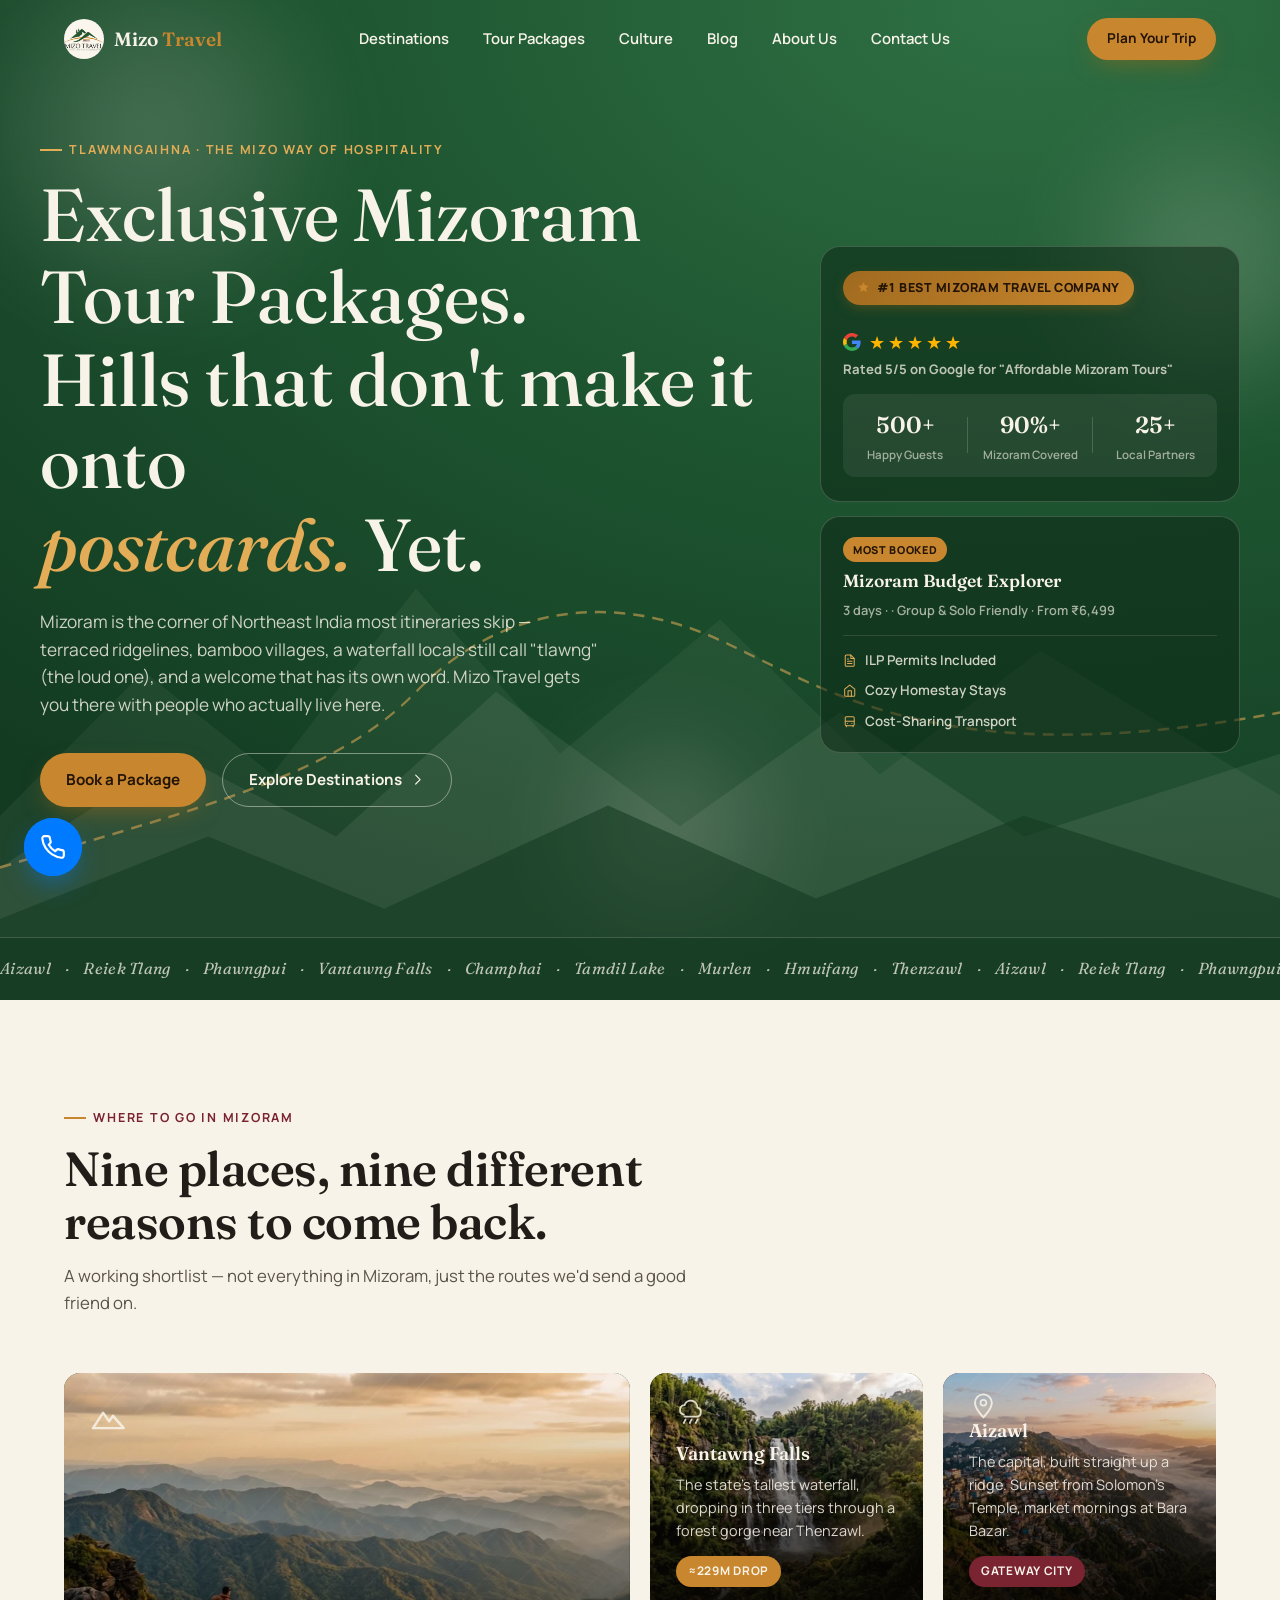
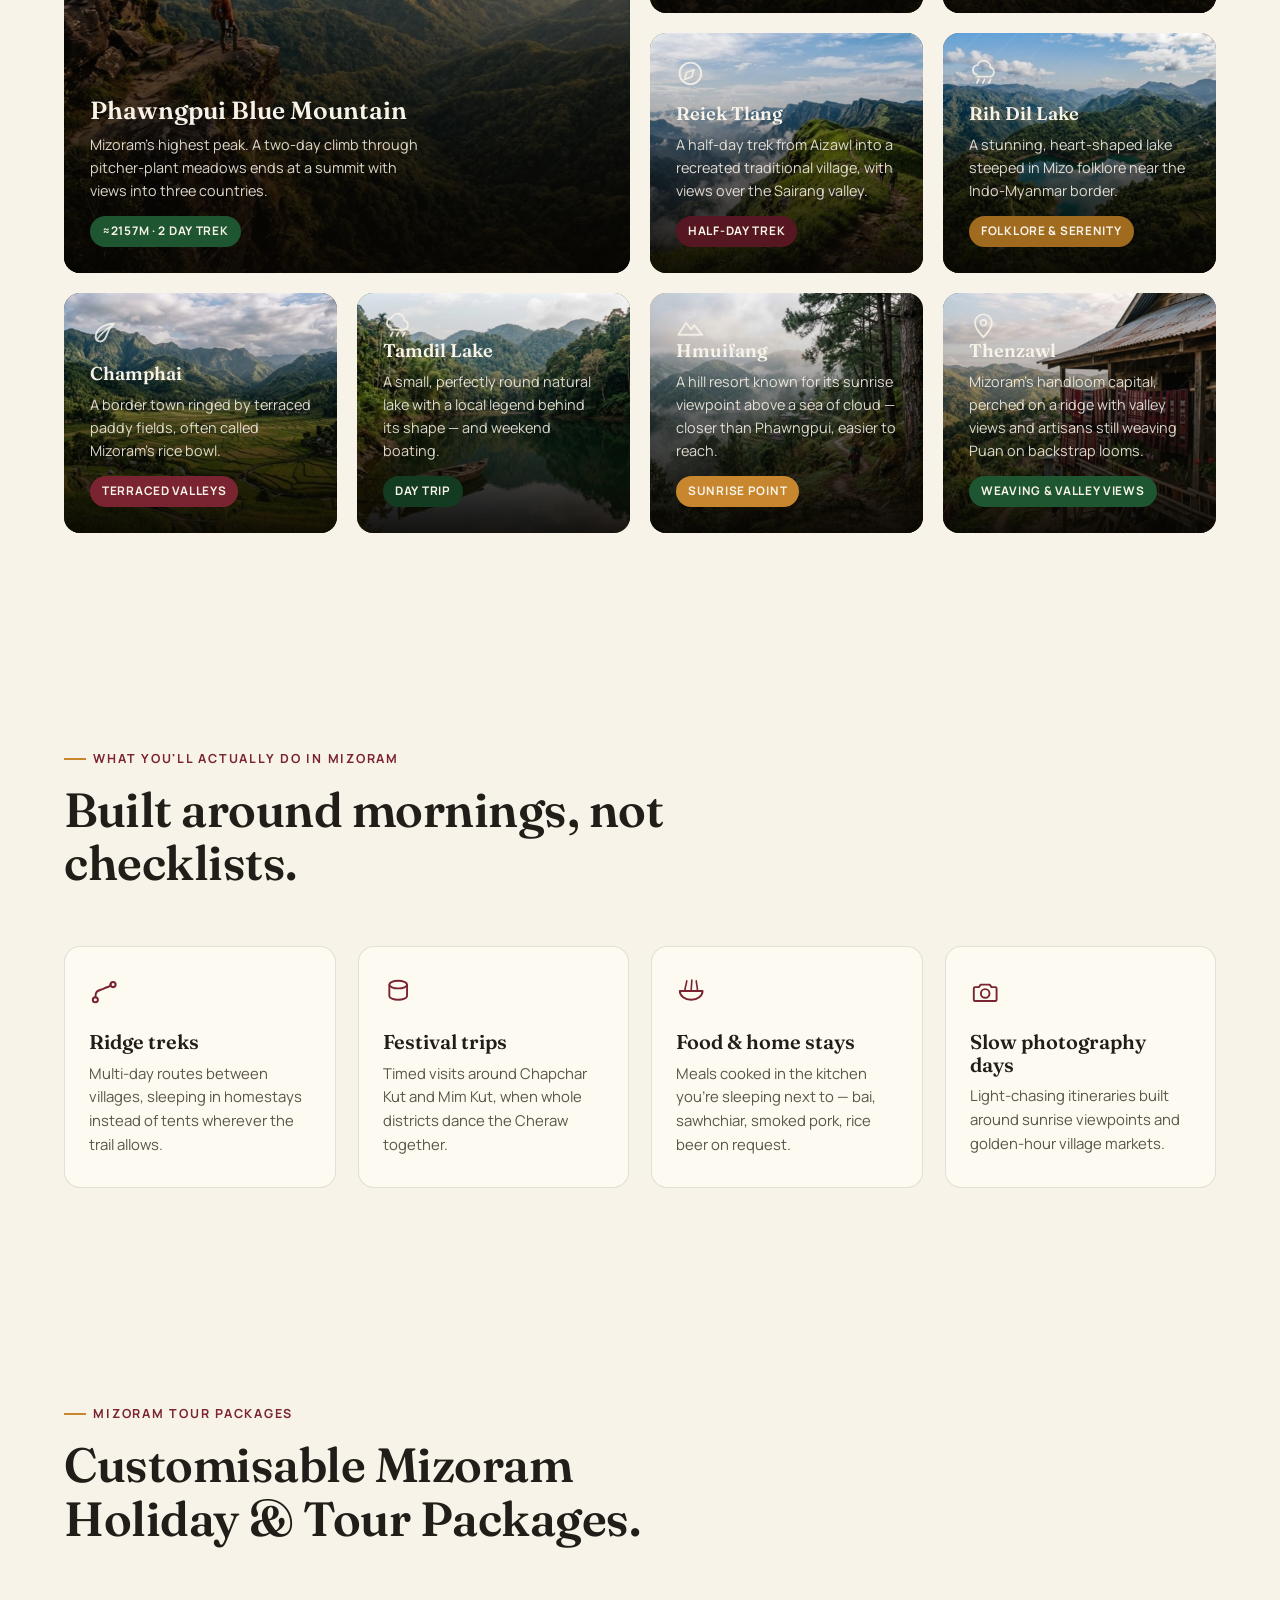
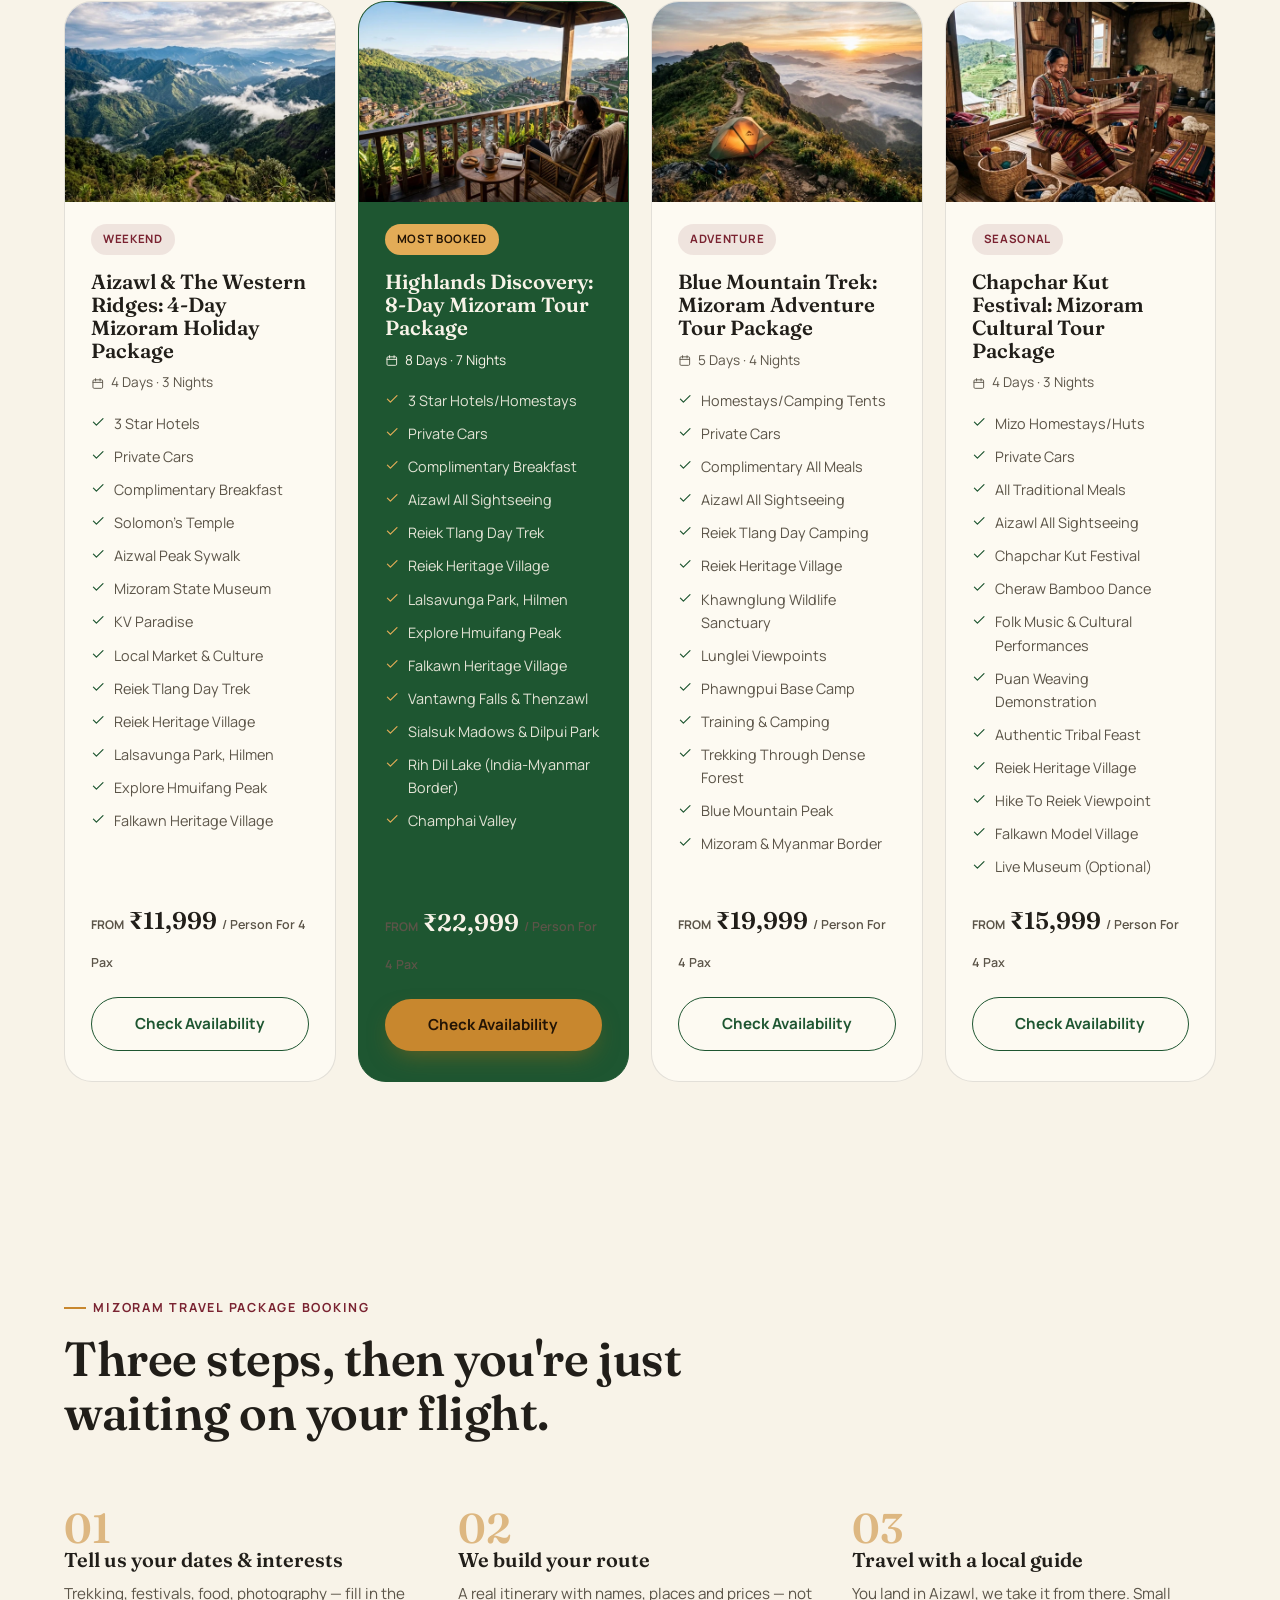
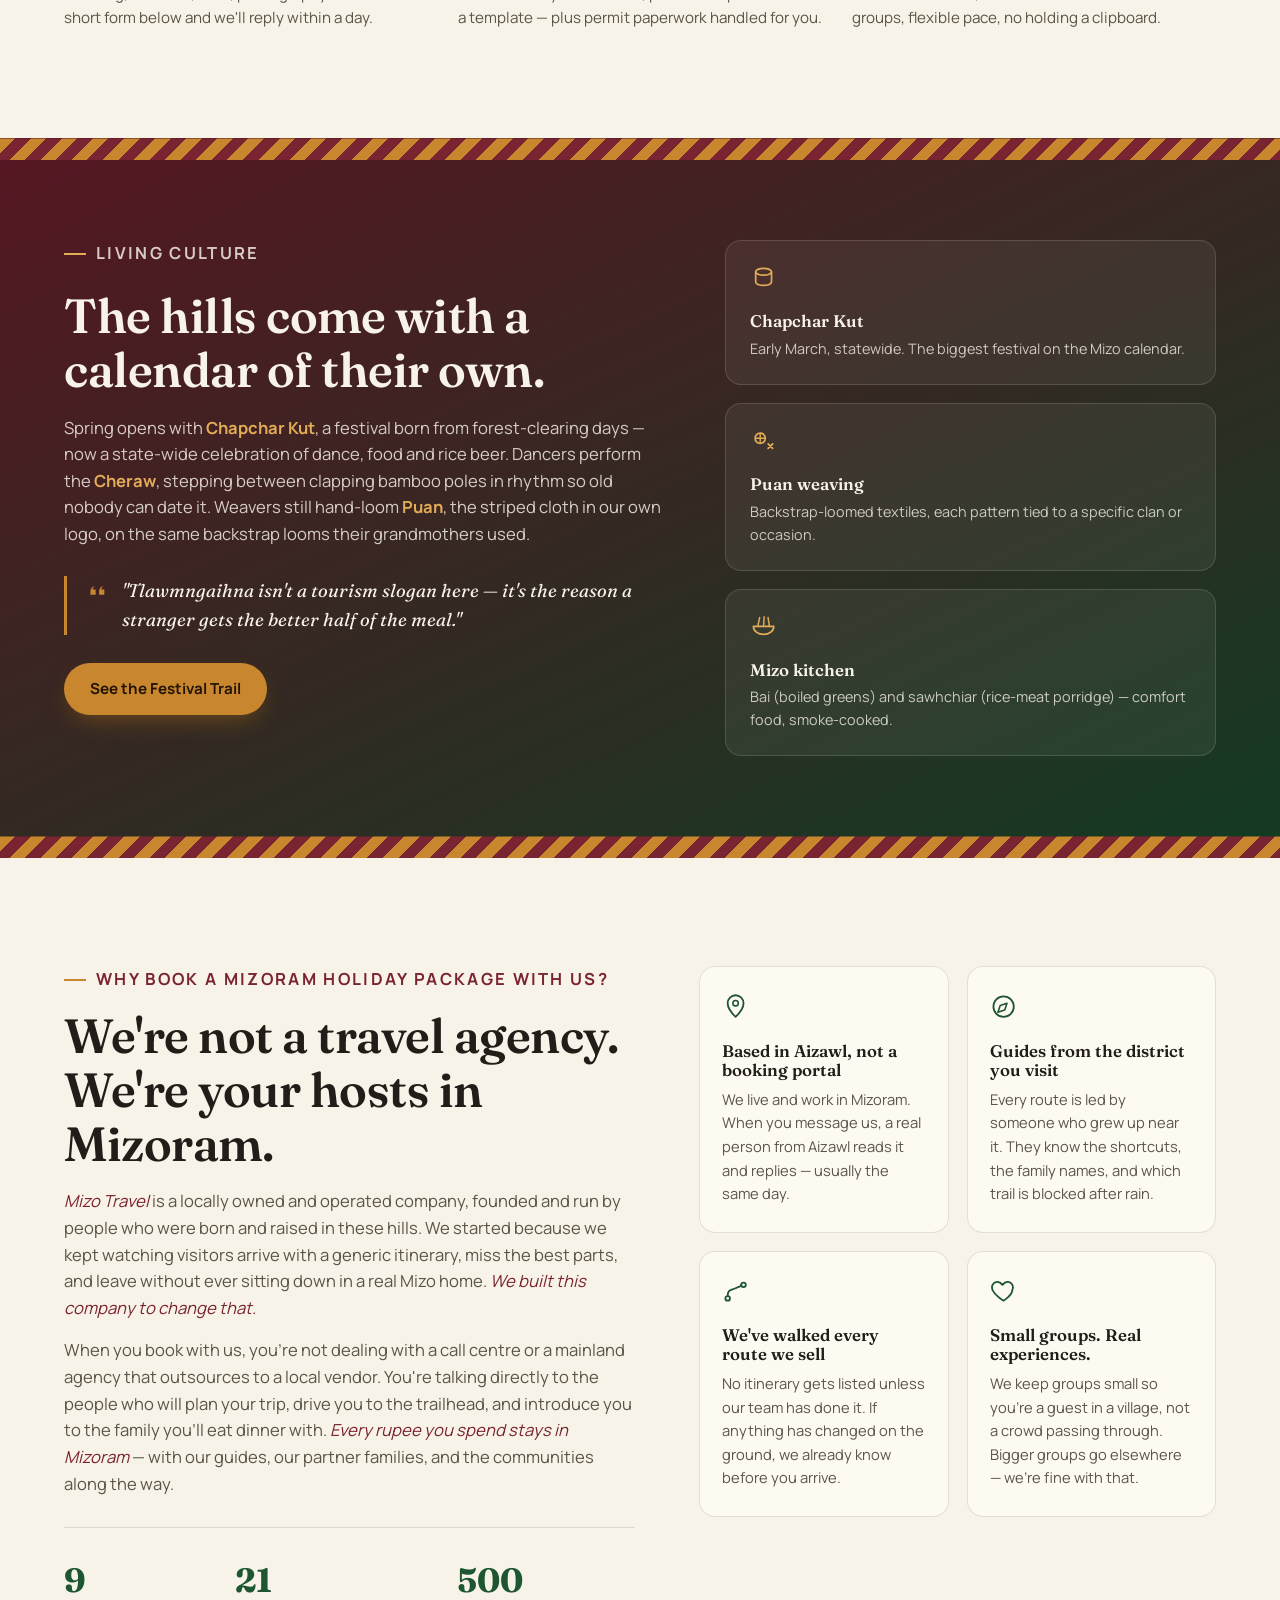
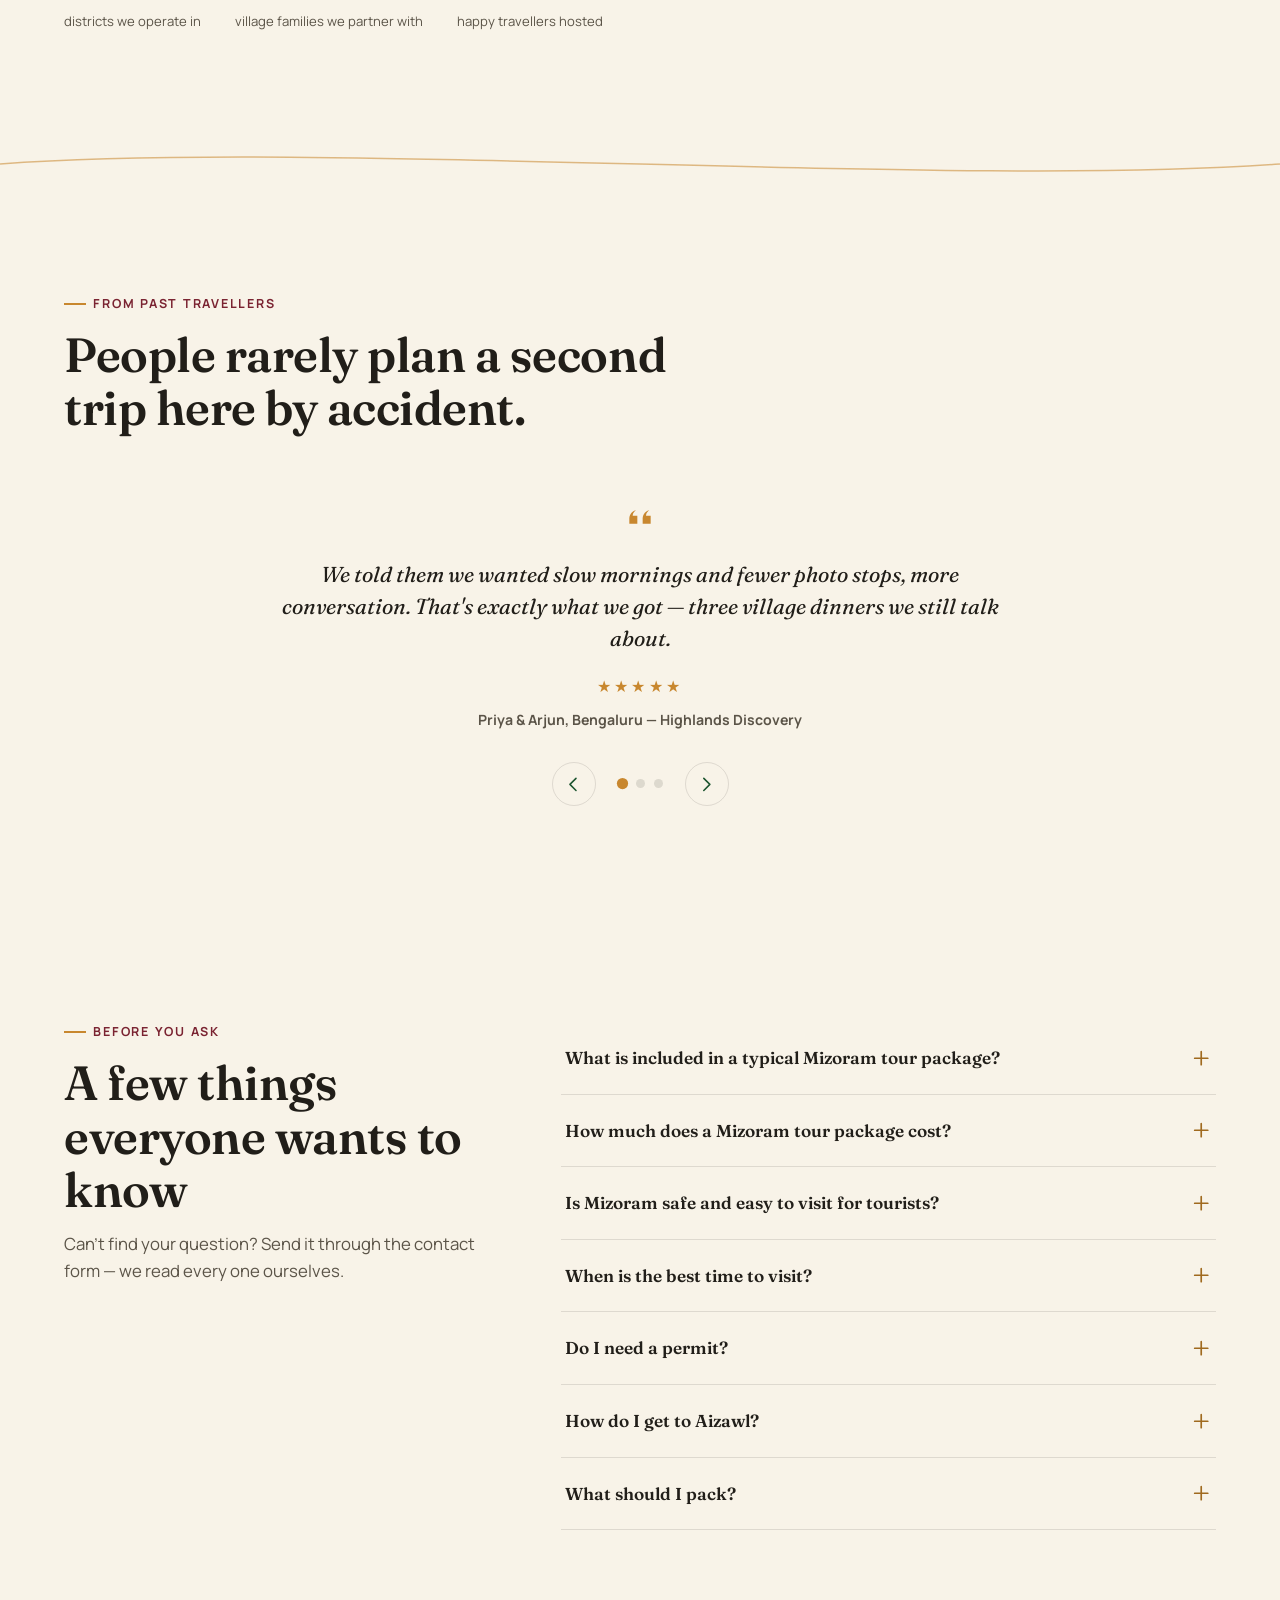
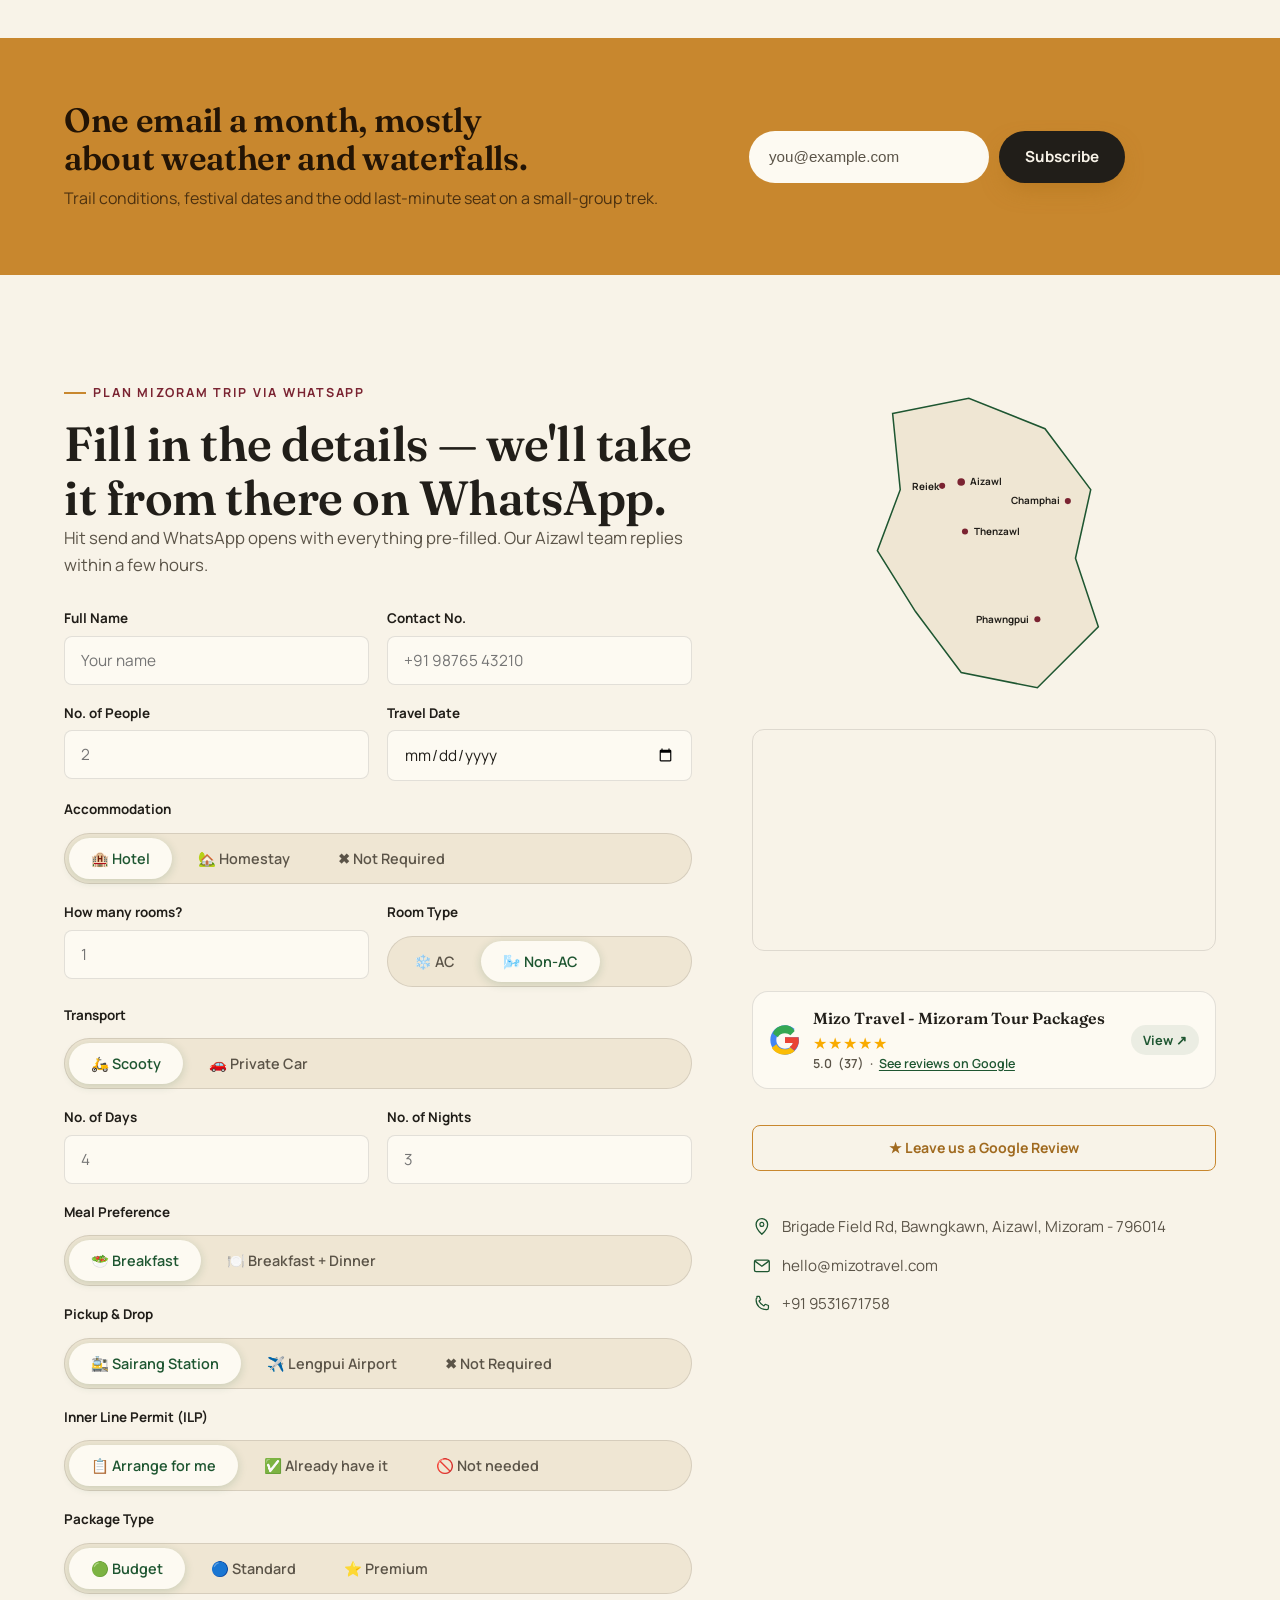
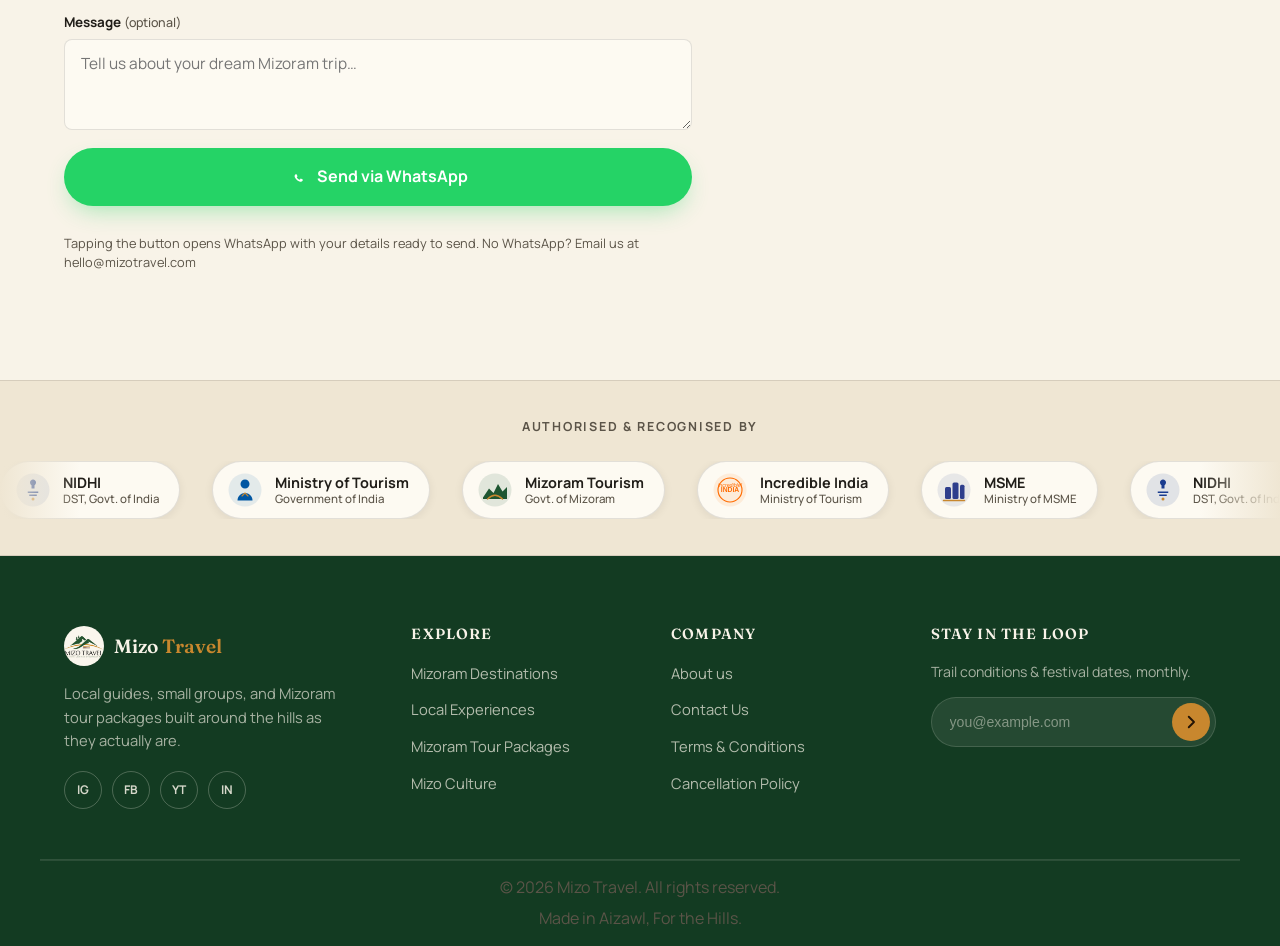
==== commit 239a0d10: "Update index.html" ====
--- a/index.html
+++ b/index.html
@@ -169,6 +169,7 @@
         <li><a href="#packages">Tour Packages</a></li>
         <li><a href="#culture">Culture</a></li>
         <li><a href="#blog">Blog</a></li>
+        <li><a href="about.html">About Us</a></li>
         <li><a href="#contact">Contact Us</a></li>
       </ul>
     </nav>
@@ -195,6 +196,7 @@
     <li><a href="#packages">Tour Packages</a></li>
     <li><a href="#culture">Culture</a></li>
     <li><a href="#blog">Blog</a></li>
+    <li><a href="about.html">About Us</a></li>
     <li><a href="#contact">Contact Us</a></li>
   </ul>
 </div>
@@ -831,7 +833,7 @@
   <h2>Fill in the details — we'll take it from there on WhatsApp.</h2>
   <p class="section-sub">Hit send and WhatsApp opens with everything pre-filled. Our Aizawl team replies within a few hours.</p>
 
-  <form class="contact-form" id="wa-form" novalidate onsubmit="gtag('event', 'conversion', {'send_to': 'AW-10781206606/bFpzCLeMjdIcEM7Q8JQo'});">
+  <form class="contact-form" id="wa-form">
     <div class="form-row">
       <div class="field">
         <label for="wa-name">Full Name</label>
--- a/css/style.css
+++ b/css/style.css
@@ -315,10 +315,6 @@
   position:absolute; inset:0; opacity:.16;
   background-image: repeating-linear-gradient(135deg, rgba(248,243,232,.7) 0 2px, transparent 2px 26px);
 }
-.dest-scrim{
-  position:absolute; inset:0;
-  background:linear-gradient(to top, rgba(13,11,7,.68) 0%, rgba(13,11,7,.22) 52%, rgba(13,11,7,0) 76%);
-}
 .dest-body{ position:relative; z-index:1; padding:26px; display:flex; flex-direction:column; justify-content:flex-end; height:100%; }
 .dest-body .icon{ width:1.8em; height:1.8em; margin-bottom:auto; opacity:.85; }
 .dest-card--lg .dest-body .icon{ width:2.3em; height:2.3em; }
@@ -644,6 +640,411 @@
 .ab-name{ font-size:.9rem; font-weight:700; color:var(--ink); line-height:1.2; }
 .ab-sub{ font-size:.72rem; font-weight:500; color:var(--ink-soft); line-height:1.2; }
 
+
+.about-hero{
+  background: radial-gradient(130% 110% at 70% -10%, var(--forest-light) 0%, var(--forest) 48%, var(--forest-dark) 100%);
+  color: var(--cream);
+  padding: 160px 0 100px;
+  position: relative;
+  overflow: hidden;
+}
+.about-hero::before{
+  content: '';
+  position: absolute; inset: 0;
+  background-image:
+    repeating-linear-gradient(135deg, rgba(248,243,232,.04) 0 2px, transparent 2px 36px),
+    repeating-linear-gradient(45deg,  rgba(248,243,232,.03) 0 2px, transparent 2px 36px);
+  pointer-events: none;
+}
+.about-hero-inner{
+  position: relative; z-index: 1;
+  display: grid;
+  grid-template-columns: 1.1fr 0.9fr;
+  gap: 64px;
+  align-items: center;
+}
+.about-hero h1{
+  color: var(--cream);
+  font-size: clamp(2.4rem, 1.5rem + 4vw, 4.2rem);
+  font-weight: 500;
+  line-height: 1.08;
+  margin-bottom: 24px;
+}
+.about-hero h1 em{
+  color: var(--gold-light);
+  font-style: italic;
+}
+.about-hero-sub{
+  color: rgba(248,243,232,.82);
+  font-size: 1.1rem;
+  max-width: 520px;
+  margin-bottom: 36px;
+  line-height: 1.7;
+}
+.about-hero-cta{ display: flex; flex-wrap: wrap; gap: 14px; }
+
+/* Floating credential card on hero right */
+.ah-card{
+  background: rgba(13,40,22,.6);
+  backdrop-filter: blur(20px);
+  border: 1px solid rgba(248,243,232,.18);
+  border-radius: 20px;
+  padding: 30px 26px;
+  display: flex;
+  flex-direction: column;
+  gap: 22px;
+}
+.ah-card-row{
+  display: flex; align-items: center; gap: 14px;
+  padding-bottom: 20px;
+  border-bottom: 1px solid rgba(248,243,232,.12);
+}
+.ah-card-row:last-child{ padding-bottom: 0; border-bottom: none; }
+.ah-icon-wrap{
+  width: 44px; height: 44px; border-radius: 50%; flex-shrink: 0;
+  background: rgba(200,135,46,.18);
+  display: flex; align-items: center; justify-content: center;
+  color: var(--gold-light);
+}
+.ah-icon-wrap svg{ width: 22px; height: 22px; }
+.ah-card-label{ font-size: .76rem; font-weight: 700; color: rgba(248,243,232,.55); text-transform: uppercase; letter-spacing: .08em; margin-bottom: 3px; }
+.ah-card-value{ font-family: var(--font-display); font-size: 1.08rem; font-weight: 600; color: var(--cream); line-height: 1.3; }
+
+/* ---- Story / Timeline section ---- */
+.story-section{ padding: 108px 0; }
+.story-grid{
+  display: grid;
+  grid-template-columns: 1fr 1fr;
+  gap: 80px;
+  align-items: start;
+}
+.story-text h2{ margin-bottom: 22px; }
+.story-text p{ font-size: 1.04rem; margin-bottom: 18px; line-height: 1.75; }
+.story-text em{ color: var(--maroon); font-style: italic; }
+.story-text strong{ color: var(--ink); }
+
+/* Pull quote */
+.pull-quote{
+  margin: 32px 0;
+  border-left: 4px solid var(--gold);
+  padding: 18px 24px;
+  background: var(--cream-deep);
+  border-radius: 0 var(--radius-sm) var(--radius-sm) 0;
+}
+.pull-quote p{
+  font-family: var(--font-display);
+  font-size: 1.2rem;
+  font-style: italic;
+  color: var(--forest-dark);
+  line-height: 1.5;
+  margin: 0;
+}
+
+/* Timeline */
+.timeline{ display: flex; flex-direction: column; gap: 0; }
+.tl-item{
+  display: grid;
+  grid-template-columns: 80px 1fr;
+  gap: 0 20px;
+  position: relative;
+}
+.tl-item:not(:last-child) .tl-spine::after{
+  content: '';
+  position: absolute;
+  left: 50%; top: 40px; bottom: -10px;
+  width: 2px;
+  background: linear-gradient(to bottom, var(--gold), transparent);
+  transform: translateX(-50%);
+}
+.tl-spine{
+  display: flex;
+  flex-direction: column;
+  align-items: center;
+  position: relative;
+  padding-top: 4px;
+}
+.tl-dot{
+  width: 14px; height: 14px; border-radius: 50%;
+  background: var(--gold); border: 3px solid var(--cream-deep);
+  box-shadow: 0 0 0 3px var(--gold);
+  flex-shrink: 0; z-index: 1;
+}
+.tl-year{
+  font-family: var(--font-display);
+  font-size: .82rem; font-weight: 600;
+  color: var(--gold-deep);
+  margin-top: 8px;
+  letter-spacing: .02em;
+}
+.tl-body{ padding: 0 0 36px; }
+.tl-body h3{ font-size: 1.05rem; margin-bottom: 6px; color: var(--ink); }
+.tl-body p{ font-size: .92rem; color: var(--ink-soft); line-height: 1.65; }
+
+/* ---- Values section ---- */
+.values-section{
+  background: var(--cream-deep);
+  border-top: 1px solid var(--line);
+  border-bottom: 1px solid var(--line);
+  padding: 108px 0;
+}
+.values-grid{
+  display: grid;
+  grid-template-columns: repeat(3, 1fr);
+  gap: 28px;
+  margin-top: 56px;
+}
+.value-card{
+  background: var(--cream-soft);
+  border: 1px solid var(--line);
+  border-radius: var(--radius);
+  padding: 32px 28px;
+  position: relative;
+  overflow: hidden;
+  transition: transform .3s var(--ease), box-shadow .3s var(--ease), border-color .3s var(--ease);
+}
+.value-card::before{
+  content: '';
+  position: absolute; top: 0; left: 0; right: 0;
+  height: 3px;
+  background: linear-gradient(90deg, var(--forest), var(--gold));
+  transform: scaleX(0);
+  transform-origin: left;
+  transition: transform .4s var(--ease);
+}
+.value-card:hover{ transform: translateY(-5px); box-shadow: var(--shadow-md); border-color: var(--gold); }
+.value-card:hover::before{ transform: scaleX(1); }
+.value-num{
+  font-family: var(--font-display);
+  font-size: 3rem; font-weight: 300;
+  color: var(--gold); opacity: .3;
+  line-height: 1;
+  margin-bottom: 14px;
+  display: block;
+}
+.value-card .icon{
+  width: 1.9em; height: 1.9em;
+  color: var(--forest);
+  margin-bottom: 16px;
+}
+.value-card h3{ font-size: 1.12rem; margin-bottom: 10px; }
+.value-card p{ font-size: .93rem; }
+
+/* ---- Team section ---- */
+.team-section{ padding: 108px 0; }
+.team-intro{
+  display: grid;
+  grid-template-columns: 1.1fr .9fr;
+  gap: 64px;
+  align-items: start;
+  margin-bottom: 72px;
+}
+.team-intro p{ font-size: 1.04rem; margin-bottom: 16px; line-height: 1.75; }
+.team-intro em{ color: var(--maroon); font-style: italic; }
+
+/* Guide cards */
+.guides-grid{
+  display: grid;
+  grid-template-columns: repeat(3, 1fr);
+  gap: 24px;
+}
+.guide-card{
+  background: var(--cream-soft);
+  border: 1px solid var(--line);
+  border-radius: var(--radius);
+  overflow: hidden;
+  transition: transform .3s var(--ease), box-shadow .3s var(--ease);
+}
+.guide-card:hover{ transform: translateY(-5px); box-shadow: var(--shadow-md); }
+.guide-avatar{
+  height: 200px;
+  background: linear-gradient(155deg, var(--forest), var(--forest-dark));
+  position: relative;
+  overflow: hidden;
+  display: flex; align-items: center; justify-content: center;
+}
+/* Puan-inspired geometric pattern as avatar bg */
+.guide-avatar::before{
+  content: '';
+  position: absolute; inset: 0;
+  background-image:
+    repeating-linear-gradient(135deg, rgba(200,135,46,.25) 0 8px, transparent 8px 28px),
+    repeating-linear-gradient(45deg,  rgba(248,243,232,.08) 0 4px, transparent 4px 24px);
+}
+.guide-avatar-initial{
+  font-family: var(--font-display);
+  font-size: 3.5rem; font-weight: 500;
+  color: rgba(248,243,232,.7);
+  position: relative; z-index: 1;
+  letter-spacing: -.02em;
+}
+.guide-avatar--alt{
+  background: linear-gradient(155deg, var(--maroon-dark), var(--maroon));
+}
+.guide-avatar--gold{
+  background: linear-gradient(155deg, var(--gold-deep), var(--forest));
+}
+.guide-info{ padding: 24px 22px; }
+.guide-info h3{ font-size: 1.08rem; margin-bottom: 4px; }
+.guide-role{
+  font-size: .8rem; font-weight: 700;
+  color: var(--forest); text-transform: uppercase;
+  letter-spacing: .06em; margin-bottom: 12px;
+  display: block;
+}
+.guide-info p{ font-size: .9rem; line-height: 1.6; }
+.guide-tag{
+  display: inline-block; margin-top: 14px;
+  font-size: .74rem; font-weight: 700;
+  color: var(--cream); background: var(--forest);
+  padding: 5px 12px; border-radius: 999px;
+  letter-spacing: .04em; text-transform: uppercase;
+}
+
+/* ---- Responsibility section ---- */
+.responsibility-section{
+  background: linear-gradient(155deg, var(--forest-dark), var(--maroon-dark));
+  color: var(--cream);
+  padding: 108px 0;
+  position: relative;
+  overflow: hidden;
+}
+.responsibility-section::before{
+  content: '';
+  position: absolute; inset: 0;
+  background-image: repeating-linear-gradient(135deg, rgba(248,243,232,.03) 0 2px, transparent 2px 28px);
+  pointer-events: none;
+}
+.resp-grid{
+  display: grid;
+  grid-template-columns: 1fr 1fr;
+  gap: 72px;
+  align-items: center;
+  position: relative; z-index: 1;
+}
+.resp-text h2{ color: var(--cream); margin-bottom: 20px; }
+.resp-text p{ color: rgba(248,243,232,.8); font-size: 1.04rem; margin-bottom: 18px; line-height: 1.75; }
+.resp-text strong{ color: var(--gold-light); }
+.resp-pillars{
+  display: flex; flex-direction: column; gap: 18px;
+}
+.resp-pillar{
+  background: rgba(248,243,232,.06);
+  border: 1px solid rgba(248,243,232,.14);
+  border-radius: var(--radius);
+  padding: 22px 24px;
+  display: flex; gap: 16px; align-items: flex-start;
+  transition: background .3s var(--ease);
+}
+.resp-pillar:hover{ background: rgba(248,243,232,.1); }
+.resp-pillar .icon{
+  width: 1.7em; height: 1.7em;
+  color: var(--gold-light); flex-shrink: 0;
+  margin-top: 2px;
+}
+.resp-pillar h3{ color: var(--cream); font-size: 1rem; margin-bottom: 6px; }
+.resp-pillar p{ color: rgba(248,243,232,.72); font-size: .9rem; }
+
+/* ---- Recognitions ---- */
+.recognition-section{ padding: 108px 0; }
+.recognition-grid{
+  display: grid;
+  grid-template-columns: repeat(5, 1fr);
+  gap: 20px;
+  margin-top: 56px;
+}
+.rec-card{
+  background: var(--cream-soft);
+  border: 1px solid var(--line);
+  border-radius: var(--radius);
+  padding: 28px 20px;
+  display: flex; flex-direction: column;
+  align-items: center; text-align: center;
+  gap: 14px;
+  transition: transform .3s var(--ease), box-shadow .3s var(--ease), border-color .3s var(--ease);
+}
+.rec-card:hover{ transform: translateY(-4px); box-shadow: var(--shadow-md); border-color: var(--gold); }
+.rec-card span{
+  font-size: .84rem; font-weight: 700;
+  color: var(--ink);
+  line-height: 1.35;
+}
+.rec-card small{
+  display: block;
+  font-size: .74rem; color: var(--ink-soft);
+  font-weight: 500; margin-top: 2px;
+}
+
+/* ---- CTA banner before footer ---- */
+.about-cta-band{
+  background: var(--gold);
+  padding: 80px 0;
+}
+.about-cta-inner{
+  display: flex;
+  align-items: center;
+  justify-content: space-between;
+  gap: 40px;
+  flex-wrap: wrap;
+}
+.about-cta-inner h2{
+  color: #231405;
+  font-size: clamp(1.6rem, 1.2rem + 1.6vw, 2.4rem);
+  max-width: 580px;
+  margin-bottom: 10px;
+}
+.about-cta-inner p{ color: rgba(35,20,5,.72); font-size: 1.04rem; }
+.about-cta-actions{ display: flex; gap: 14px; flex-wrap: wrap; flex-shrink: 0; }
+.btn-dark{ background: #231405; color: var(--cream); }
+.btn-dark:hover{ background: var(--forest-dark); transform: translateY(-2px); }
+.btn-outline-dark{ background: transparent; color: #231405; border: 1.5px solid #231405; }
+.btn-outline-dark:hover{ background: rgba(35,20,5,.1); }
+
+/* ---- Stats bar ---- */
+.stats-bar{
+  background: var(--forest);
+  padding: 48px 0;
+}
+.stats-bar-inner{
+  display: grid;
+  grid-template-columns: repeat(5, 1fr);
+  gap: 0;
+}
+.sb-stat{
+  display: flex; flex-direction: column;
+  align-items: center; text-align: center;
+  padding: 0 12px;
+  border-right: 1px solid rgba(248,243,232,.15);
+}
+.sb-stat:last-child{ border-right: none; }
+.sb-num{
+  font-family: var(--font-display);
+  font-size: 2.4rem; font-weight: 600;
+  color: var(--gold-light);
+  line-height: 1;
+  margin-bottom: 6px;
+}
+.sb-label{
+  font-size: .78rem; font-weight: 600;
+  color: rgba(248,243,232,.65);
+  text-transform: uppercase; letter-spacing: .07em;
+  max-width: 100px;
+  line-height: 1.4;
+}
+
+/* ---- Page hero mist (reused from hero) ---- */
+.about-hero .mist{ background: radial-gradient(circle, rgba(248,243,232,.18), transparent 70%); }
+
+/* ---- Breadcrumb ---- */
+.breadcrumb{
+  display: flex; align-items: center; gap: 8px;
+  font-size: .82rem; font-weight: 600;
+  color: rgba(248,243,232,.55);
+  margin-bottom: 28px;
+}
+.breadcrumb a{ color: rgba(248,243,232,.55); transition: color .2s; }
+.breadcrumb a:hover{ color: var(--gold-light); }
+.breadcrumb span{ color: rgba(248,243,232,.3); }
+
 /* ===================== FOOTER ===================== */
 .site-footer{ background:var(--forest-dark); color:rgba(248,243,232,.85); padding-top:70px; }
 .footer-grid{ display:grid; grid-template-columns:1.4fr 1fr 1fr 1.3fr; gap:40px; padding-bottom:50px; border-bottom:1px solid rgba(248,243,232,.12); }
@@ -704,7 +1105,7 @@
   color: #FFFFFF; display:flex; align-items:center; justify-content:center;
   box-shadow:0 12px 28px -8px rgba(0, 123, 255, 0.6);
   transition:transform .25s var(--ease);
-  animation: wa-appear .6s var(--ease) .6s both;
+  animation: call-appear .6s var(--ease) .6s both;
 }
 .call-float:hover{ transform:scale(1.08); }
 .call-float .icon{ width:26px; height:26px; position:relative; z-index:1; }
@@ -754,7 +1155,7 @@
   .section{ padding:80px 0; }
   .hero-inner{
     flex-direction:column;
-    padding:40px 24px 50px;
+    padding:40px 0 50px;
     align-items:stretch;
   }
   .hero-copy{
@@ -764,6 +1165,7 @@
   .hero-visual{
     flex:none;
     width:100%;
+    max-width: 100%;
     padding-top:20px;
   }
   .hero h1{ font-size:clamp(2.2rem, 1.6rem + 5vw, 3.2rem); }
@@ -772,7 +1174,7 @@
   .wrap{ padding:0 18px; }
   .hero{ padding-top:96px; }
   .hero h1{ font-size:clamp(2.1rem, 1.6rem + 6vw, 3rem); }
-  .hero-inner{ padding:32px 18px 44px; }
+  .hero-inner{ padding:32px 0 44px; }
   .hero-visual{ flex:none; width:100%; padding-top:16px; }
   .dest-grid{ display:flex; flex-direction:column; gap:14px; }
   .dest-card{ height:210px; }
@@ -793,6 +1195,38 @@
   }
 }
 
+/* ---- Responsive ---- */
+@media (max-width: 1080px){
+  .recognition-grid{ grid-template-columns: repeat(3, 1fr); }
+}
+@media (max-width: 920px){
+  .about-hero-inner,
+  .story-grid,
+  .team-intro,
+  .resp-grid{ grid-template-columns: 1fr; gap: 40px; }
+  .values-grid{ grid-template-columns: 1fr 1fr; }
+  .guides-grid{ grid-template-columns: 1fr 1fr; }
+  .about-hero{ padding: 130px 0 72px; }
+  .stats-bar-inner{ grid-template-columns: repeat(3, 1fr); gap: 24px; }
+  .sb-stat{ border-right: none; border-bottom: 1px solid rgba(248,243,232,.15); padding: 16px 0; }
+  .sb-stat:nth-child(3n){ border-right: none; }
+  .sb-stat:last-child{ border-bottom: none; }
+}
+@media (max-width: 680px){
+  .about-hero{ padding: 110px 0 60px; }
+  .values-grid,
+  .guides-grid{ grid-template-columns: 1fr; }
+  .recognition-grid{ grid-template-columns: 1fr 1fr; }
+  .stats-bar-inner{ grid-template-columns: 1fr 1fr; }
+  .about-cta-inner{ flex-direction: column; align-items: flex-start; }
+  .tl-item{ grid-template-columns: 60px 1fr; }
+  .story-section,
+  .values-section,
+  .team-section,
+  .responsibility-section,
+  .recognition-section{ padding: 72px 0; }
+}
+
 /* ===================== PACKAGE CARD IMAGES ===================== */
 .pkg-img{
   margin:-30px -26px 22px -26px;
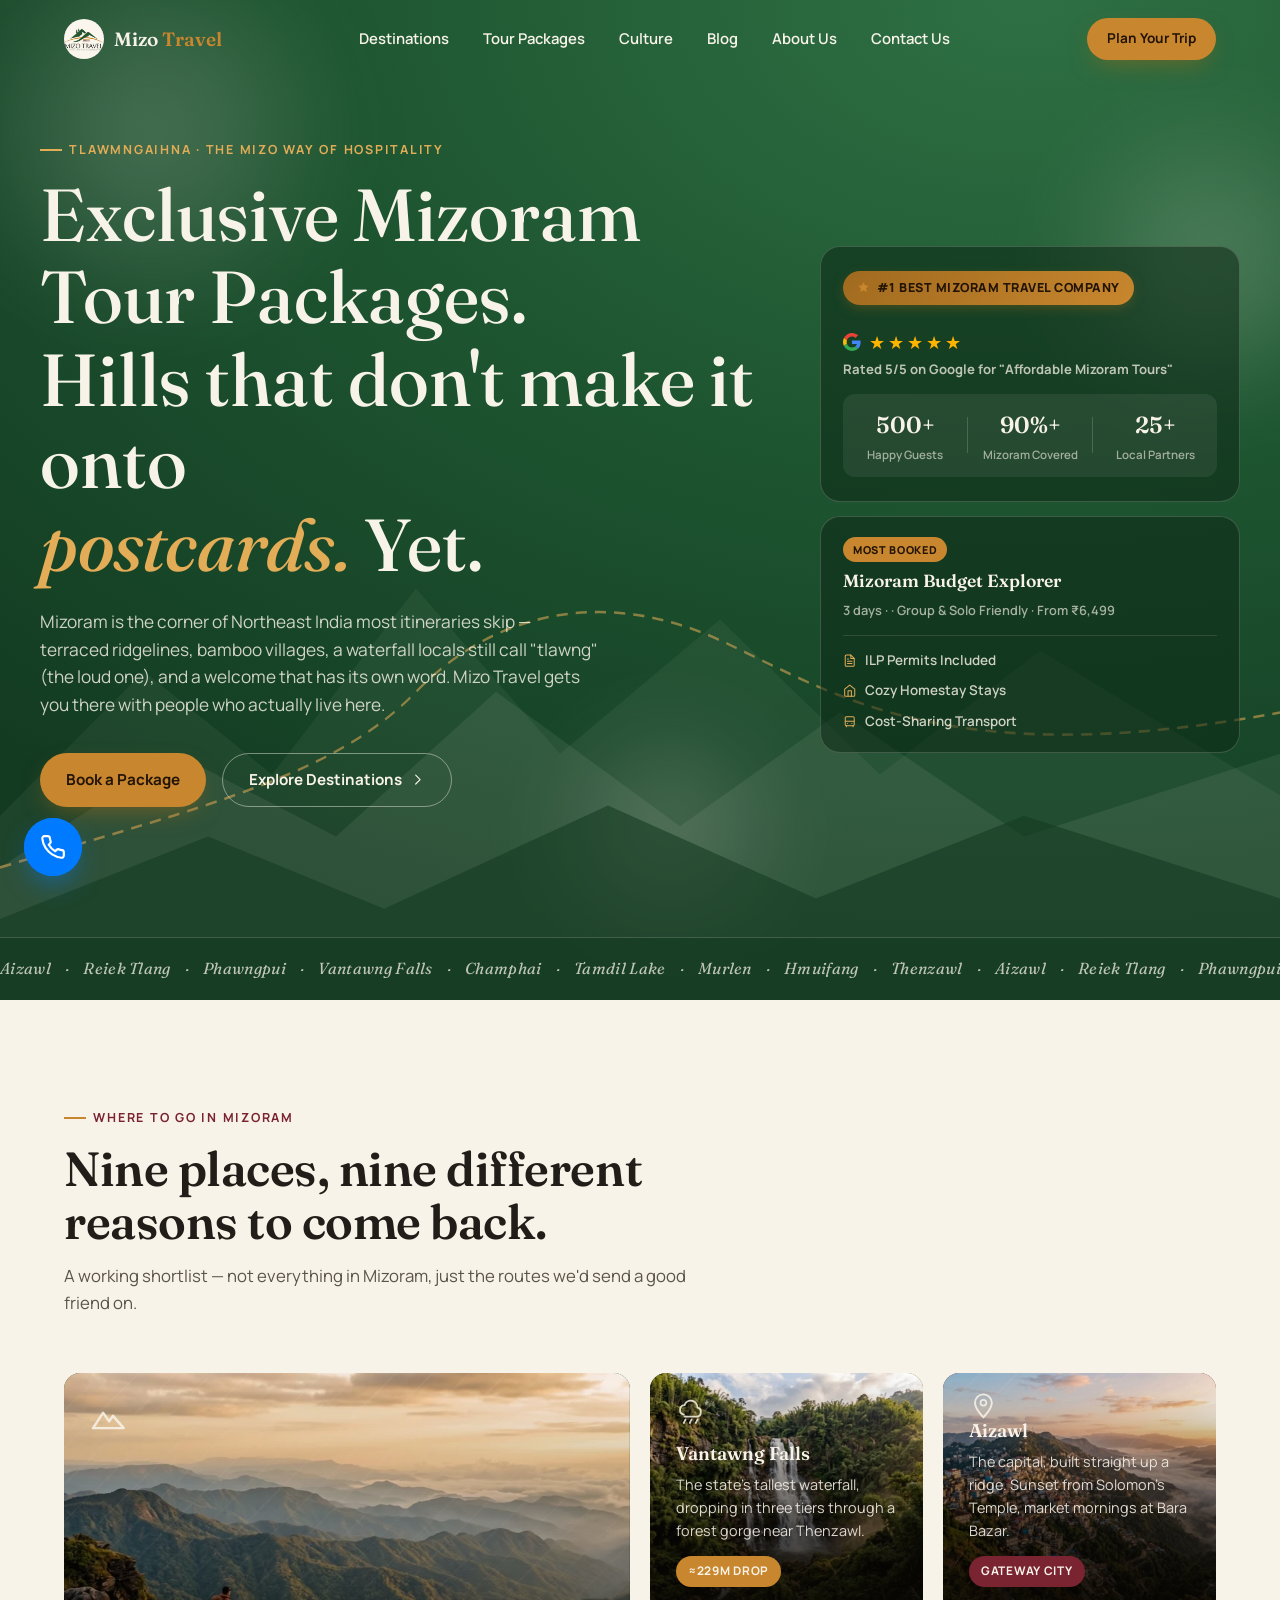
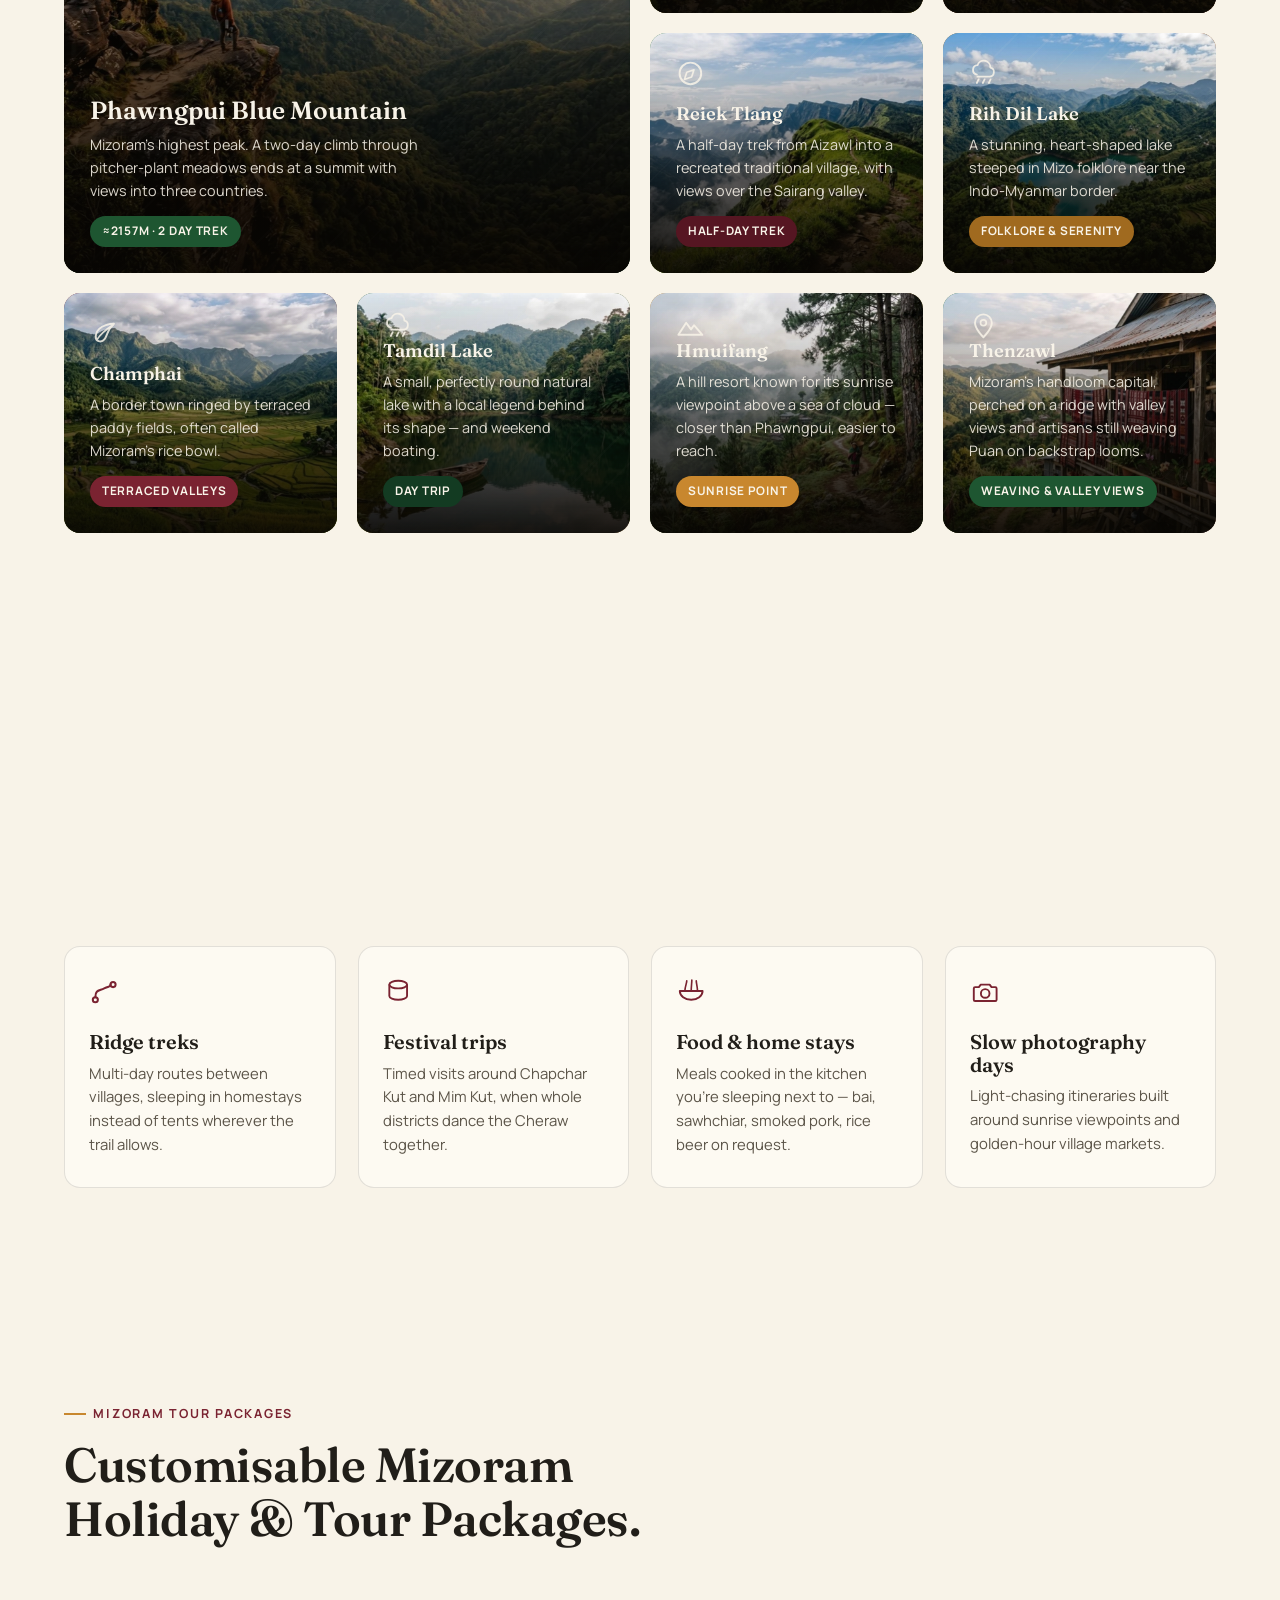
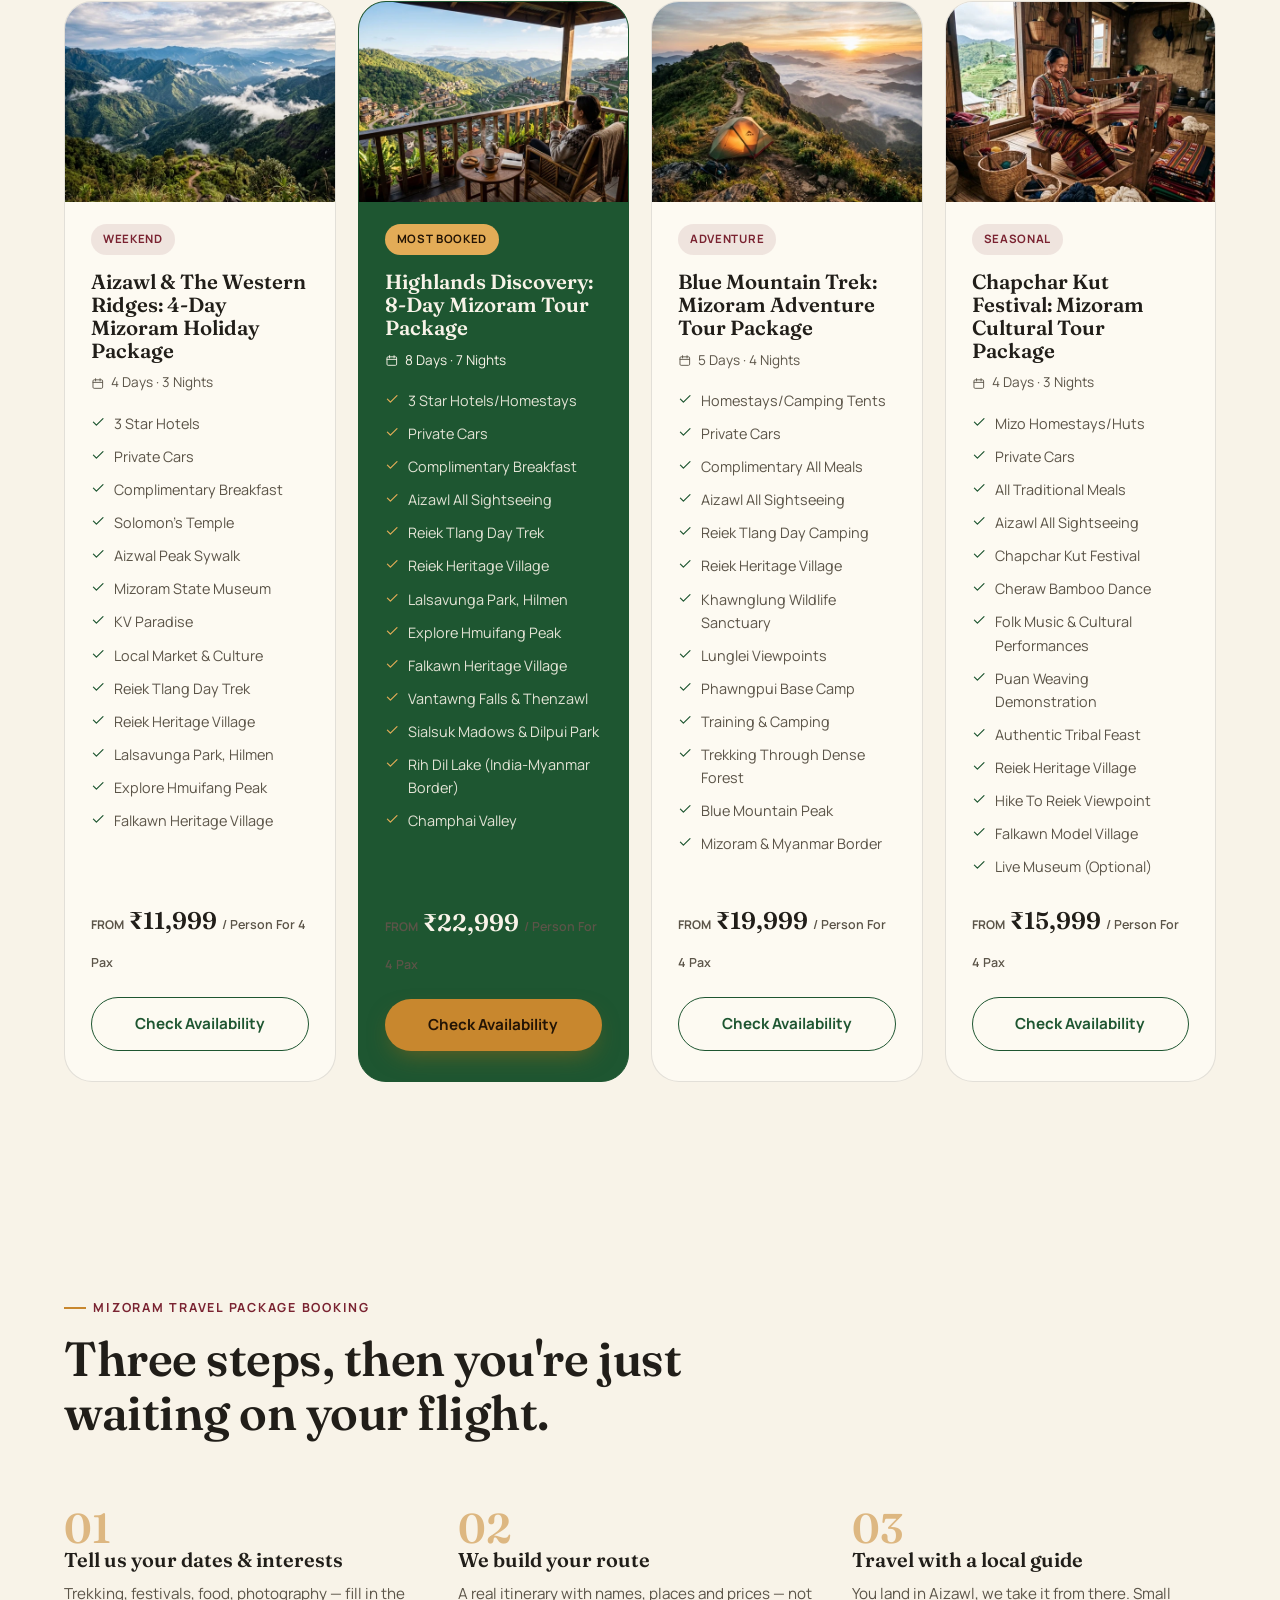
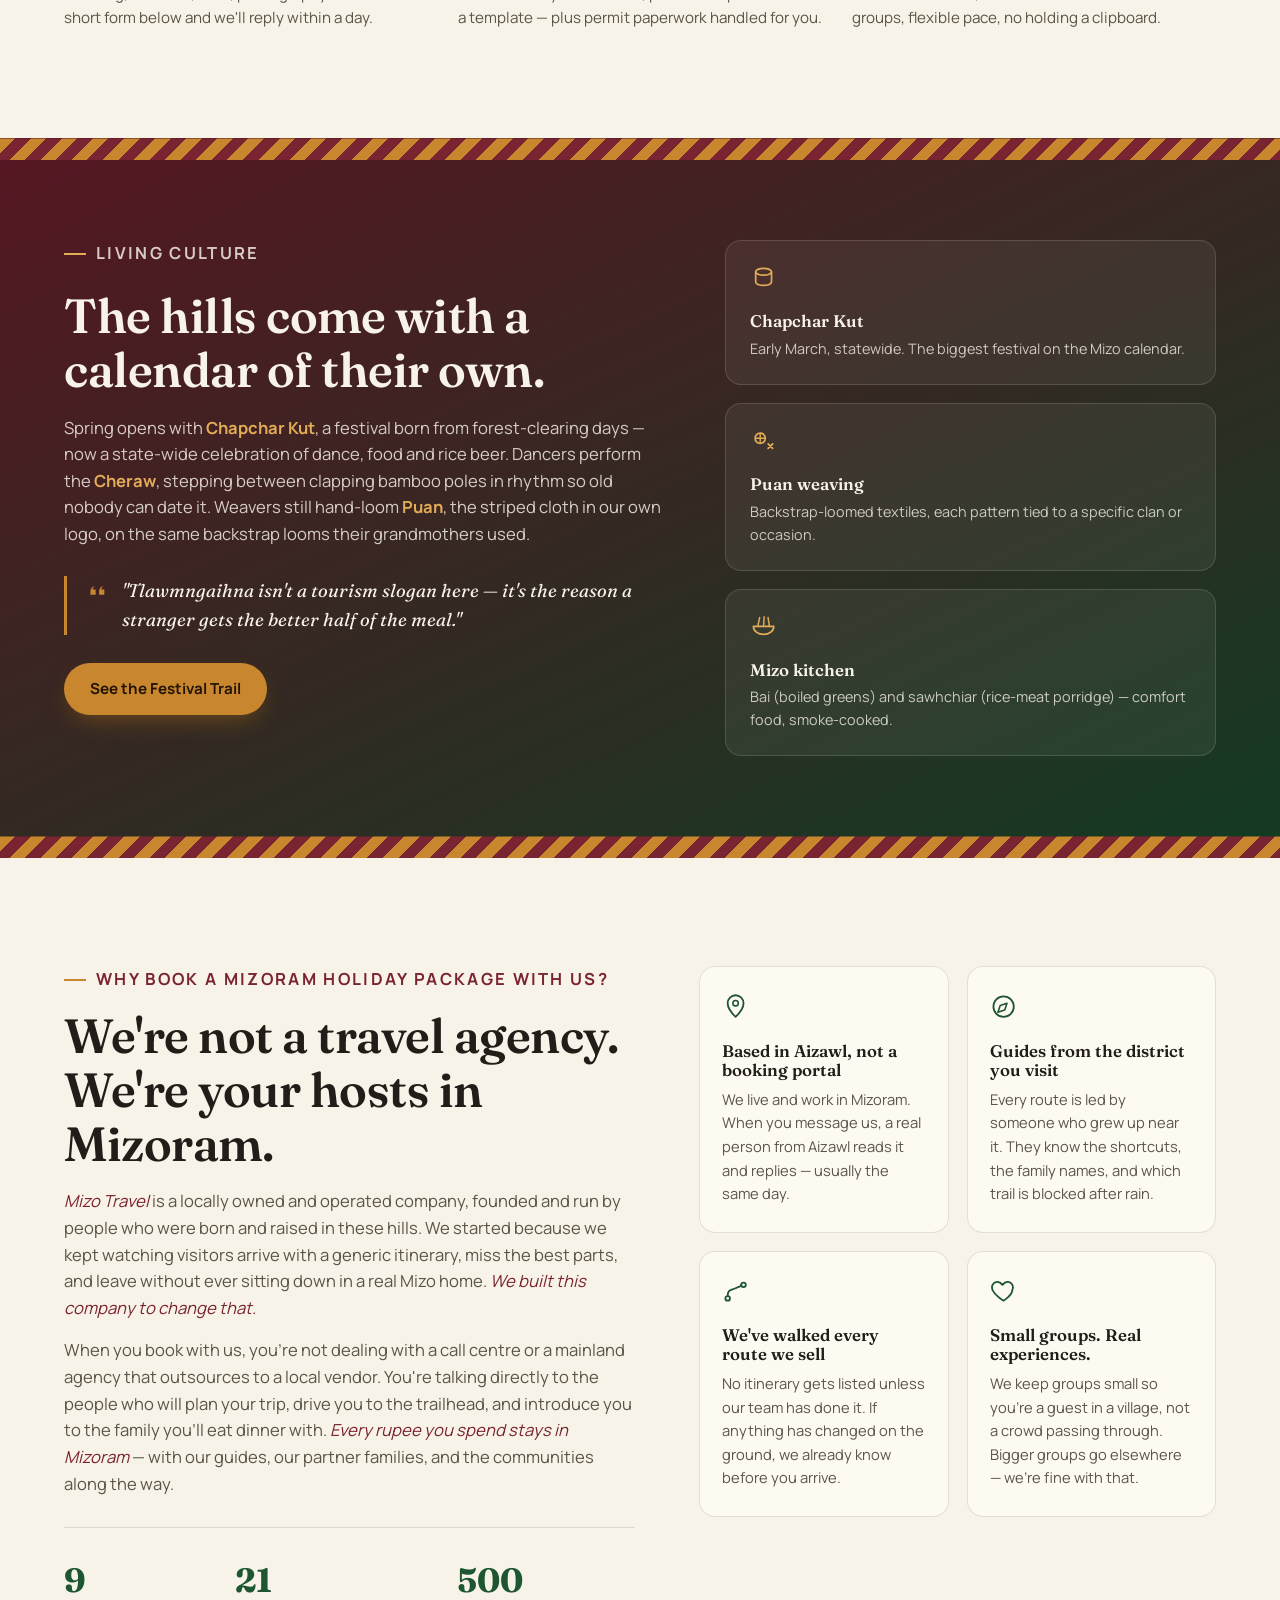
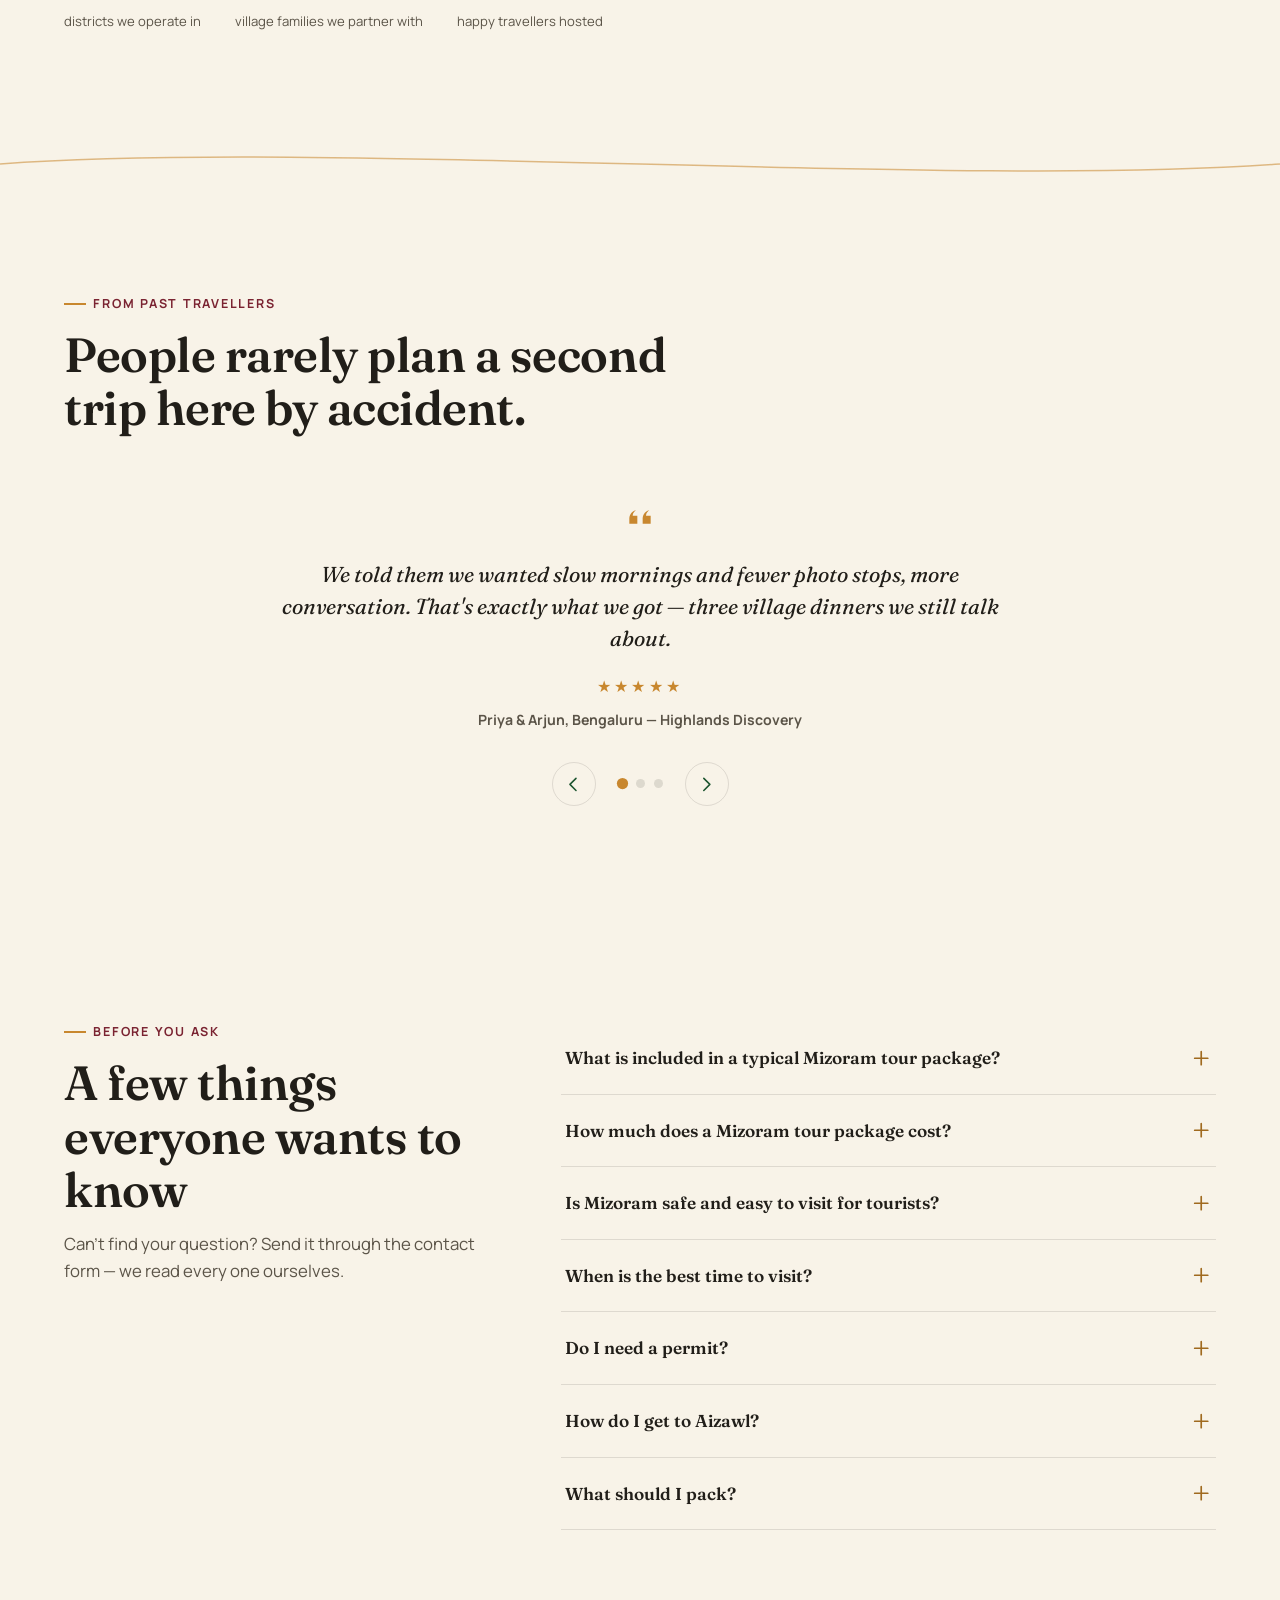
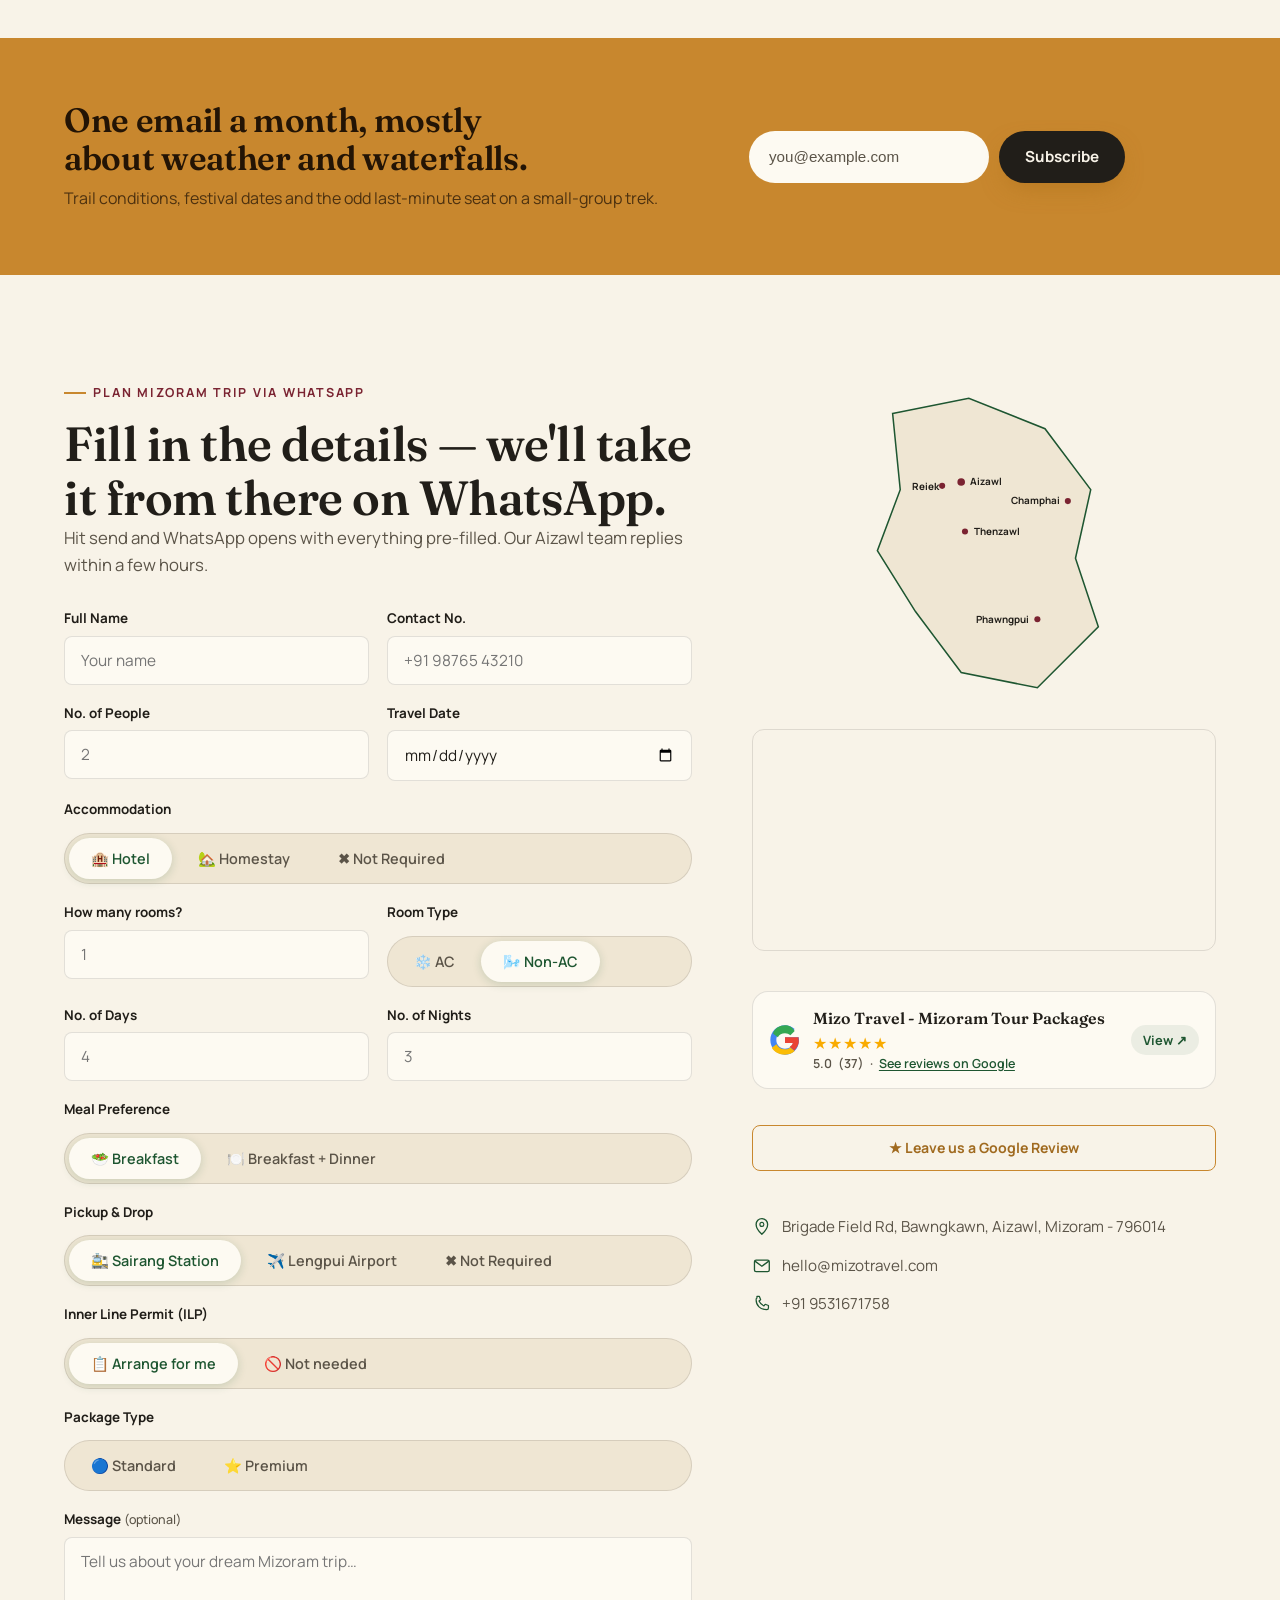
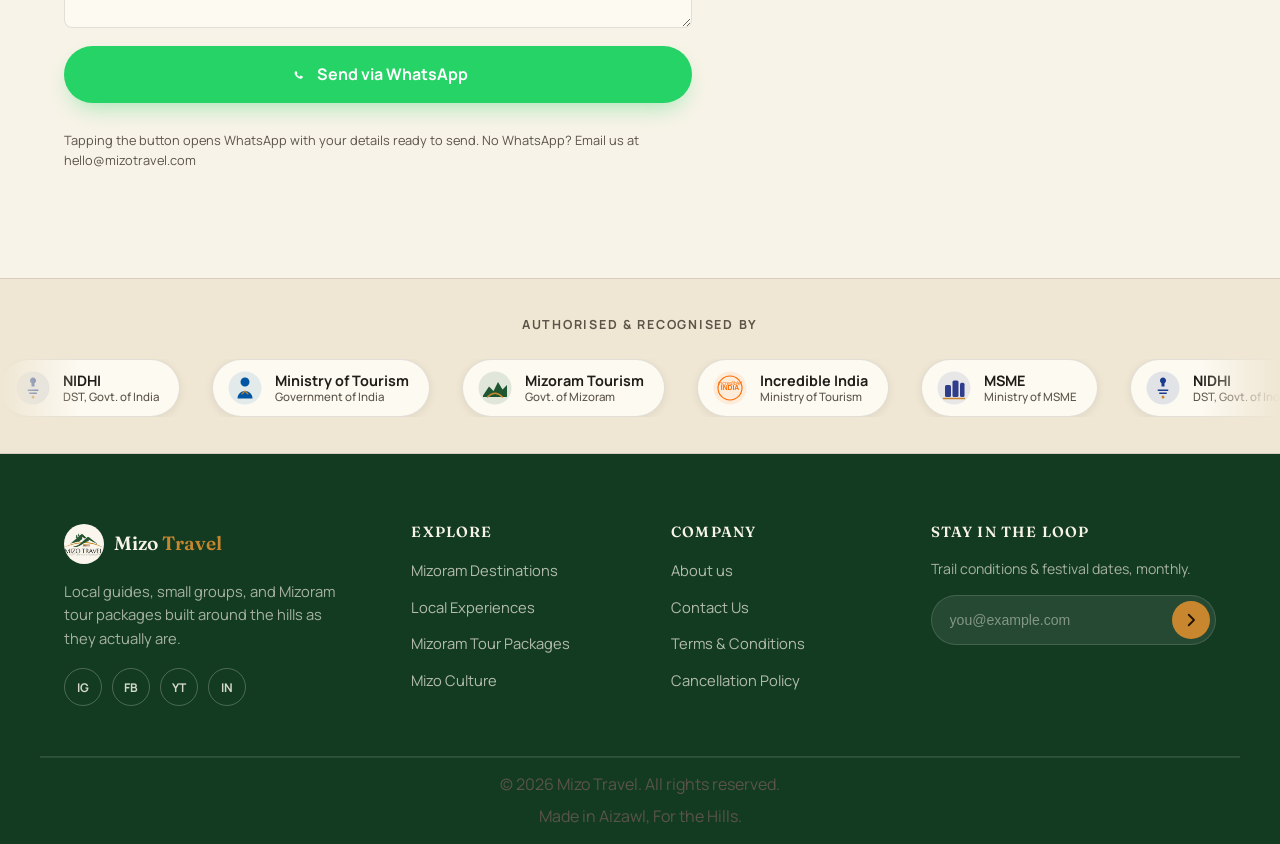
==== commit 4edfb26c: "Update index.html" ====
--- a/index.html
+++ b/index.html
@@ -895,20 +895,6 @@
         </div>
       </div>
     </div>
-
-    <div class="field">
-      <span class="field-label">Transport</span>
-      <div class="toggle-group" role="radiogroup" aria-label="Transport preference">
-        <label class="toggle-opt">
-          <input type="radio" name="transport" value="Scooty" checked>
-          <span>🛵 Scooty</span>
-        </label>
-        <label class="toggle-opt">
-          <input type="radio" name="transport" value="Private Car">
-          <span>🚗 Private Car</span>
-        </label>
-      </div>
-    </div>
     <div class="form-row">
   <div class="field">
     <label for="wa-days">No. of Days</label>
@@ -958,10 +944,6 @@
       <span>📋 Arrange for me</span>
     </label>
     <label class="toggle-opt">
-      <input type="radio" name="permit" value="Already have it">
-      <span>✅ Already have it</span>
-    </label>
-    <label class="toggle-opt">
       <input type="radio" name="permit" value="Not needed">
       <span>🚫 Not needed</span>
     </label>
@@ -970,10 +952,6 @@
 <div class="field">
   <span class="field-label">Package Type</span>
   <div class="toggle-group" role="radiogroup" aria-label="Package type">
-    <label class="toggle-opt">
-      <input type="radio" name="package" value="Budget Package" checked>
-      <span>🟢 Budget</span>
-    </label>
     <label class="toggle-opt">
       <input type="radio" name="package" value="Standard Package">
       <span>🔵 Standard</span>
@@ -1245,10 +1223,10 @@
     <nav aria-label="Company">
       <h3>Company</h3>
       <ul>
-        <li><a href="#about">About us</a></li>
+        <li><a href="about.html">About us</a></li>
         <li><a href="#contact">Contact Us</a></li>
-        <li><a href="#terms">Terms & Conditions</a></li>
-        <li><a href="#cancellation">Cancellation Policy</a></li>
+        <li><a href="terms.html">Terms & Conditions</a></li>
+        <li><a href="cancellation.html">Cancellation Policy</a></li>
       </ul>
     </nav>
     <div class="footer-newsletter">
--- a/css/style.css
+++ b/css/style.css
@@ -1045,6 +1045,12 @@
 .breadcrumb a:hover{ color: var(--gold-light); }
 .breadcrumb span{ color: rgba(248,243,232,.3); }
 
+.about-testimonials-grid {
+  display: grid;
+  grid-template-columns: repeat(3, 1fr);
+  gap: 24px;
+}
+
 /* ===================== FOOTER ===================== */
 .site-footer{ background:var(--forest-dark); color:rgba(248,243,232,.85); padding-top:70px; }
 .footer-grid{ display:grid; grid-template-columns:1.4fr 1fr 1fr 1.3fr; gap:40px; padding-bottom:50px; border-bottom:1px solid rgba(248,243,232,.12); }
@@ -1088,6 +1094,1032 @@
     color:rgba(248,243,232,.8);
     border-top:1px solid rgba(248,243,232,.1);
   }
+/* ---- Page hero ---- */
+.terms-hero {
+  background: radial-gradient(130% 110% at 60% -5%,
+    var(--forest-light) 0%,
+    var(--forest) 50%,
+    var(--forest-dark) 100%);
+  color: var(--cream);
+  padding: 152px 0 88px;
+  position: relative;
+  overflow: hidden;
+}
+.terms-hero::before {
+  content: '';
+  position: absolute; inset: 0;
+  background-image:
+    repeating-linear-gradient(135deg, rgba(248,243,232,.04) 0 2px, transparent 2px 40px),
+    repeating-linear-gradient(45deg,  rgba(248,243,232,.03) 0 2px, transparent 2px 40px);
+  pointer-events: none;
+}
+/* Puan-stripe accent bar at the very bottom of the hero */
+.terms-hero::after {
+  content: '';
+  position: absolute; bottom: 0; left: 0; right: 0;
+  height: 6px;
+  background-image: repeating-linear-gradient(
+    90deg,
+    var(--gold)   0 18px,
+    var(--maroon) 18px 36px,
+    var(--forest-light) 36px 54px
+  );
+}
+.terms-hero-inner {
+  position: relative; z-index: 1;
+  max-width: 820px;
+}
+
+/* Breadcrumb */
+.breadcrumb {
+  display: flex; align-items: center; gap: 8px;
+  font-size: .82rem; font-weight: 600;
+  color: rgba(248,243,232,.5);
+  margin-bottom: 28px;
+}
+.breadcrumb a { color: rgba(248,243,232,.5); transition: color .2s; }
+.breadcrumb a:hover { color: var(--gold-light); }
+.breadcrumb span { color: rgba(248,243,232,.25); }
+
+.terms-hero h1 {
+  color: var(--cream);
+  font-size: clamp(2.2rem, 1.4rem + 3.5vw, 3.8rem);
+  font-weight: 500;
+  line-height: 1.1;
+  margin-bottom: 20px;
+}
+.terms-hero h1 em {
+  color: var(--gold-light);
+  font-style: italic;
+}
+.terms-hero-sub {
+  color: rgba(248,243,232,.78);
+  font-size: 1.06rem;
+  max-width: 600px;
+  line-height: 1.7;
+  margin-bottom: 32px;
+}
+.terms-meta {
+  display: flex;
+  flex-wrap: wrap;
+  gap: 20px;
+  align-items: center;
+}
+.terms-meta-pill {
+  display: inline-flex;
+  align-items: center;
+  gap: 8px;
+  background: rgba(248,243,232,.1);
+  border: 1px solid rgba(248,243,232,.2);
+  border-radius: 999px;
+  padding: 8px 16px;
+  font-size: .8rem;
+  font-weight: 700;
+  color: rgba(248,243,232,.8);
+  letter-spacing: .04em;
+}
+.terms-meta-pill svg {
+  width: 14px; height: 14px;
+  opacity: .7;
+  flex-shrink: 0;
+}
+
+/* ---- Two-column layout: TOC sidebar + content ---- */
+.terms-layout {
+  display: grid;
+  grid-template-columns: 260px 1fr;
+  gap: 60px;
+  align-items: start;
+  padding: 80px 0 108px;
+}
+
+/* ---- Sticky table of contents ---- */
+.terms-toc {
+  position: sticky;
+  top: 90px;
+  background: var(--cream-soft);
+  border: 1px solid var(--line);
+  border-radius: var(--radius);
+  padding: 24px 22px;
+}
+.terms-toc-title {
+  font-family: var(--font-body);
+  font-size: .72rem;
+  font-weight: 800;
+  letter-spacing: .14em;
+  text-transform: uppercase;
+  color: var(--ink-soft);
+  margin-bottom: 16px;
+  padding-bottom: 12px;
+  border-bottom: 1px solid var(--line);
+  display: flex; align-items: center; gap: .6em;
+}
+.terms-toc-title::before {
+  content: '';
+  width: 18px; height: 2px;
+  background: var(--gold);
+  display: inline-block;
+  flex-shrink: 0;
+}
+.terms-toc ol {
+  list-style: none;
+  padding: 0; margin: 0;
+  display: flex; flex-direction: column; gap: 2px;
+  counter-reset: toc-counter;
+}
+.terms-toc ol li {
+  counter-increment: toc-counter;
+}
+.terms-toc ol li a {
+  display: flex;
+  align-items: baseline;
+  gap: 8px;
+  padding: 7px 10px;
+  border-radius: var(--radius-sm);
+  font-size: .83rem;
+  font-weight: 600;
+  color: var(--ink-soft);
+  transition: background .2s, color .2s;
+  line-height: 1.4;
+}
+.terms-toc ol li a::before {
+  content: counter(toc-counter, decimal-leading-zero);
+  font-family: var(--font-display);
+  font-size: .7rem;
+  color: var(--gold-deep);
+  flex-shrink: 0;
+  opacity: .8;
+}
+.terms-toc ol li a:hover,
+.terms-toc ol li a.is-active {
+  background: var(--cream-deep);
+  color: var(--forest);
+}
+.terms-toc ol li a.is-active::before {
+  color: var(--forest);
+}
+.terms-toc-contact {
+  margin-top: 20px;
+  padding-top: 16px;
+  border-top: 1px solid var(--line);
+}
+.terms-toc-contact p {
+  font-size: .78rem;
+  color: var(--ink-soft);
+  line-height: 1.5;
+  margin-bottom: 10px;
+}
+.terms-toc-contact a {
+  display: inline-flex;
+  align-items: center;
+  gap: 6px;
+  font-size: .8rem;
+  font-weight: 700;
+  color: var(--forest);
+  padding: 8px 14px;
+  background: rgba(30,86,49,.08);
+  border-radius: 999px;
+  transition: background .2s, color .2s;
+}
+.terms-toc-contact a:hover {
+  background: var(--forest);
+  color: var(--cream);
+}
+
+/* ---- Terms content area ---- */
+.terms-content {
+  min-width: 0;
+}
+.terms-section {
+  padding: 0 0 60px;
+  border-bottom: 1px solid var(--line);
+  margin-bottom: 60px;
+  scroll-margin-top: 100px;
+}
+.terms-section:last-child {
+  border-bottom: none;
+  margin-bottom: 0;
+  padding-bottom: 0;
+}
+
+/* Section number + heading */
+.terms-section-head {
+  display: flex;
+  align-items: flex-start;
+  gap: 18px;
+  margin-bottom: 28px;
+}
+.terms-section-num {
+  font-family: var(--font-display);
+  font-size: 1.4rem;
+  font-weight: 300;
+  color: var(--gold);
+  opacity: .55;
+  line-height: 1;
+  flex-shrink: 0;
+  padding-top: 4px;
+  min-width: 36px;
+}
+.terms-section h2 {
+  font-size: clamp(1.2rem, .9rem + .8vw, 1.55rem);
+  font-weight: 600;
+  color: var(--ink);
+  line-height: 1.2;
+  letter-spacing: -.01em;
+  margin: 0;
+}
+
+/* Body text inside sections */
+.terms-section p {
+  font-size: .97rem;
+  color: var(--ink-soft);
+  line-height: 1.78;
+  margin-bottom: 16px;
+}
+.terms-section p:last-child { margin-bottom: 0; }
+.terms-section strong { color: var(--ink); font-weight: 700; }
+.terms-section em { color: var(--maroon); font-style: italic; }
+.terms-section a {
+  color: var(--forest);
+  font-weight: 600;
+  text-decoration: underline;
+  text-underline-offset: 3px;
+  transition: color .2s;
+}
+.terms-section a:hover { color: var(--gold-deep); }
+
+/* Sub-heading inside a section */
+.terms-sub {
+  font-family: var(--font-display);
+  font-size: 1.05rem;
+  font-weight: 600;
+  color: var(--ink);
+  margin: 28px 0 10px;
+}
+
+/* Highlighted info block */
+.terms-note {
+  background: var(--cream-deep);
+  border-left: 4px solid var(--gold);
+  border-radius: 0 var(--radius-sm) var(--radius-sm) 0;
+  padding: 16px 20px;
+  margin: 22px 0;
+}
+.terms-note p {
+  margin: 0;
+  font-size: .92rem;
+  color: var(--ink-soft);
+  line-height: 1.65;
+}
+.terms-note strong { color: var(--forest); }
+
+/* Warning block */
+.terms-warn {
+  background: rgba(122,35,49,.06);
+  border-left: 4px solid var(--maroon);
+  border-radius: 0 var(--radius-sm) var(--radius-sm) 0;
+  padding: 16px 20px;
+  margin: 22px 0;
+}
+.terms-warn p {
+  margin: 0;
+  font-size: .92rem;
+  color: var(--ink-soft);
+  line-height: 1.65;
+}
+.terms-warn strong { color: var(--maroon); }
+
+/* Checklist */
+.terms-list {
+  list-style: none;
+  padding: 0; margin: 16px 0 20px;
+  display: flex; flex-direction: column; gap: 10px;
+}
+.terms-list li {
+  display: flex;
+  align-items: flex-start;
+  gap: 12px;
+  font-size: .95rem;
+  color: var(--ink-soft);
+  line-height: 1.65;
+}
+.terms-list li::before {
+  content: '';
+  width: 18px; height: 18px;
+  border-radius: 50%;
+  background: rgba(30,86,49,.1);
+  border: 1.5px solid var(--forest);
+  flex-shrink: 0;
+  margin-top: 3px;
+  display: flex;
+  align-items: center;
+  justify-content: center;
+  background-image: url("data:image/svg+xml,%3Csvg xmlns='http://www.w3.org/2000/svg' viewBox='0 0 24 24' fill='none' stroke='%231E5631' stroke-width='2.5' stroke-linecap='round' stroke-linejoin='round'%3E%3Cpath d='M4 12l5 5L20 6'/%3E%3C/svg%3E");
+  background-size: 11px;
+  background-repeat: no-repeat;
+  background-position: center;
+}
+
+/* Cancellation table */
+.terms-table-wrap {
+  overflow-x: auto;
+  margin: 22px 0;
+  border-radius: var(--radius-sm);
+  border: 1px solid var(--line);
+}
+.terms-table {
+  width: 100%;
+  border-collapse: collapse;
+  font-size: .9rem;
+}
+.terms-table th {
+  background: var(--forest);
+  color: var(--cream);
+  font-family: var(--font-body);
+  font-weight: 700;
+  font-size: .78rem;
+  letter-spacing: .07em;
+  text-transform: uppercase;
+  padding: 14px 18px;
+  text-align: left;
+  white-space: nowrap;
+}
+.terms-table th:first-child { border-radius: var(--radius-sm) 0 0 0; }
+.terms-table th:last-child  { border-radius: 0 var(--radius-sm) 0 0; }
+.terms-table td {
+  padding: 13px 18px;
+  color: var(--ink-soft);
+  border-bottom: 1px solid var(--line);
+  line-height: 1.55;
+  vertical-align: top;
+}
+.terms-table tr:last-child td { border-bottom: none; }
+.terms-table tr:nth-child(even) td { background: var(--cream-deep); }
+.terms-table .td-fee {
+  font-family: var(--font-display);
+  font-weight: 600;
+  color: var(--maroon);
+  white-space: nowrap;
+}
+.terms-table .td-free {
+  font-family: var(--font-display);
+  font-weight: 600;
+  color: var(--forest);
+}
+
+/* Contact card at end */
+.terms-contact-card {
+  background: var(--forest);
+  border-radius: var(--radius);
+  padding: 36px 32px;
+  display: grid;
+  grid-template-columns: 1fr auto;
+  gap: 24px;
+  align-items: center;
+  margin-top: 20px;
+}
+.terms-contact-card h3 {
+  color: var(--cream);
+  font-size: 1.25rem;
+  margin-bottom: 8px;
+}
+.terms-contact-card p {
+  color: rgba(248,243,232,.75);
+  font-size: .92rem;
+  margin: 0;
+}
+.terms-contact-card .contact-links {
+  display: flex;
+  flex-direction: column;
+  gap: 10px;
+  flex-shrink: 0;
+}
+.terms-contact-card .contact-links a {
+  display: inline-flex;
+  align-items: center;
+  gap: 8px;
+  font-size: .88rem;
+  font-weight: 700;
+  padding: 10px 18px;
+  border-radius: 999px;
+  white-space: nowrap;
+  transition: background .25s, color .25s, transform .25s;
+}
+.terms-contact-card .contact-links a.link-wa {
+  background: #25D366;
+  color: #fff;
+}
+.terms-contact-card .contact-links a.link-wa:hover {
+  background: #1faf55;
+  transform: translateY(-2px);
+}
+.terms-contact-card .contact-links a.link-mail {
+  background: rgba(248,243,232,.12);
+  color: var(--cream);
+  border: 1px solid rgba(248,243,232,.22);
+}
+.terms-contact-card .contact-links a.link-mail:hover {
+  background: rgba(248,243,232,.22);
+  transform: translateY(-2px);
+}
+
+/* ---- Progress indicator ---- */
+.terms-progress {
+  position: fixed;
+  top: 0; left: 0;
+  height: 3px;
+  background: linear-gradient(90deg, var(--gold), var(--forest-light));
+  z-index: 300;
+  width: 0%;
+  transition: width .1s linear;
+}
+
+/* ---- Responsive ---- */
+@media (max-width: 960px) {
+  .terms-layout {
+    grid-template-columns: 1fr;
+    gap: 40px;
+    padding: 48px 0 80px;
+  }
+  .terms-toc {
+    position: static;
+    /* Collapse TOC into a horizontal scroll on tablet */
+  }
+  .terms-toc ol {
+    flex-direction: row;
+    flex-wrap: wrap;
+    gap: 6px;
+  }
+  .terms-toc ol li a {
+    padding: 6px 12px;
+    font-size: .78rem;
+  }
+}
+@media (max-width: 680px) {
+  .terms-hero { padding: 118px 0 64px; }
+  .terms-hero h1 { font-size: clamp(1.9rem, 1.4rem + 4vw, 2.6rem); }
+  .terms-section-num { font-size: 1.1rem; min-width: 28px; }
+  .terms-contact-card {
+    grid-template-columns: 1fr;
+  }
+  .terms-contact-card .contact-links {
+    flex-direction: row;
+    flex-wrap: wrap;
+  }
+  .terms-table th, .terms-table td {
+    padding: 10px 12px;
+  }
+}
+
+/* ---- Page hero ---- */
+.cancel-hero {
+  background: radial-gradient(140% 120% at 30% -10%,
+    var(--forest-light) 0%,
+    var(--forest)       46%,
+    var(--forest-dark)  100%);
+  color: var(--cream);
+  padding: 152px 0 96px;
+  position: relative;
+  overflow: hidden;
+}
+/* Puan-stripe accent — mirrored from terms page for family consistency */
+.cancel-hero::after {
+  content: '';
+  position: absolute; bottom: 0; left: 0; right: 0;
+  height: 6px;
+  background-image: repeating-linear-gradient(
+    90deg,
+    var(--maroon)       0   18px,
+    var(--gold)         18px 36px,
+    var(--forest-light) 36px 54px
+  );
+}
+/* Subtle grid texture */
+.cancel-hero::before {
+  content: '';
+  position: absolute; inset: 0;
+  background-image:
+    repeating-linear-gradient(0deg,   transparent 0, transparent 39px, rgba(248,243,232,.04) 39px 40px),
+    repeating-linear-gradient(90deg,  transparent 0, transparent 39px, rgba(248,243,232,.04) 39px 40px);
+  pointer-events: none;
+}
+
+.cancel-hero-inner {
+  position: relative; z-index: 1;
+  display: grid;
+  grid-template-columns: 1.15fr .85fr;
+  gap: 56px;
+  align-items: center;
+}
+
+/* Breadcrumb — shared pattern from about/terms */
+.breadcrumb {
+  display: flex; align-items: center; gap: 8px;
+  font-size: .82rem; font-weight: 600;
+  color: rgba(248,243,232,.5);
+  margin-bottom: 28px;
+}
+.breadcrumb a { color: rgba(248,243,232,.5); transition: color .2s; }
+.breadcrumb a:hover { color: var(--gold-light); }
+.breadcrumb span { color: rgba(248,243,232,.25); }
+
+.cancel-hero h1 {
+  color: var(--cream);
+  font-size: clamp(2.2rem, 1.4rem + 3.5vw, 3.8rem);
+  font-weight: 500;
+  line-height: 1.08;
+  margin-bottom: 20px;
+}
+.cancel-hero h1 em {
+  color: var(--gold-light);
+  font-style: italic;
+}
+.cancel-hero-sub {
+  color: rgba(248,243,232,.78);
+  font-size: 1.06rem;
+  max-width: 560px;
+  line-height: 1.72;
+  margin-bottom: 32px;
+}
+.cancel-hero-meta {
+  display: flex; flex-wrap: wrap; gap: 14px;
+}
+.cancel-meta-pill {
+  display: inline-flex; align-items: center; gap: 7px;
+  background: rgba(248,243,232,.1);
+  border: 1px solid rgba(248,243,232,.2);
+  border-radius: 999px;
+  padding: 8px 16px;
+  font-size: .8rem; font-weight: 700;
+  color: rgba(248,243,232,.8);
+  letter-spacing: .04em;
+}
+.cancel-meta-pill svg { width: 13px; height: 13px; opacity: .7; flex-shrink: 0; }
+
+/* ---- SIGNATURE ELEMENT: Quick-answer refund card (hero right) ---- */
+/* A glanceable summary card — the single thing that answers
+   "what will I get back?" before the guest reads a word of body copy. */
+.refund-card {
+  background: rgba(13,40,22,.58);
+  backdrop-filter: blur(20px);
+  border: 1px solid rgba(248,243,232,.18);
+  border-radius: 20px;
+  padding: 28px 24px;
+  display: flex;
+  flex-direction: column;
+  gap: 0;
+}
+.refund-card-title {
+  font-size: .7rem; font-weight: 800;
+  letter-spacing: .14em; text-transform: uppercase;
+  color: rgba(248,243,232,.5);
+  margin-bottom: 20px;
+  display: flex; align-items: center; gap: .6em;
+}
+.refund-card-title::before {
+  content: '';
+  width: 16px; height: 2px;
+  background: var(--gold-light);
+  display: inline-block;
+}
+.refund-row {
+  display: grid;
+  grid-template-columns: 1fr auto;
+  gap: 8px 16px;
+  align-items: center;
+  padding: 13px 0;
+  border-bottom: 1px solid rgba(248,243,232,.1);
+}
+.refund-row:last-child { border-bottom: none; padding-bottom: 0; }
+.refund-row:first-of-type { padding-top: 0; }
+.refund-window {
+  font-size: .84rem; font-weight: 600;
+  color: rgba(248,243,232,.75);
+  line-height: 1.4;
+}
+.refund-window small {
+  display: block;
+  font-size: .72rem; font-weight: 500;
+  color: rgba(248,243,232,.45);
+  margin-top: 2px;
+}
+.refund-pct {
+  font-family: var(--font-display);
+  font-size: 1.35rem; font-weight: 600;
+  text-align: right;
+  white-space: nowrap;
+}
+.refund-pct--full  { color: #4ade80; }   /* green  — full refund  */
+.refund-pct--half  { color: var(--gold-light); }  /* gold   — partial      */
+.refund-pct--none  { color: #f87171; }   /* red    — no refund    */
+.refund-pct small {
+  display: block;
+  font-family: var(--font-body);
+  font-size: .67rem; font-weight: 700;
+  letter-spacing: .06em; text-transform: uppercase;
+  opacity: .65;
+  margin-top: 1px;
+}
+.refund-card-note {
+  margin-top: 18px;
+  padding-top: 14px;
+  border-top: 1px solid rgba(248,243,232,.1);
+  font-size: .75rem; font-weight: 600;
+  color: rgba(248,243,232,.45);
+  line-height: 1.5;
+}
+
+/* ============================================================
+   MAIN CONTENT — full-width single column, generous spacing
+   (deliberately different from the two-column Terms layout)
+   ============================================================ */
+.cancel-body {
+  padding-top: 88px;
+  padding-bottom: 108px;
+}
+
+/* Section wrapper */
+.cp-section {
+  padding-bottom: 72px;
+  margin-bottom: 72px;
+  border-bottom: 1px solid var(--line);
+}
+.cp-section:last-child {
+  border-bottom: none;
+  margin-bottom: 0;
+  padding-bottom: 0;
+}
+
+/* Section heading row */
+.cp-section-head {
+  display: flex;
+  align-items: flex-start;
+  gap: 20px;
+  margin-bottom: 32px;
+}
+.cp-icon-wrap {
+  width: 52px; height: 52px;
+  border-radius: var(--radius-sm);
+  background: var(--cream-deep);
+  border: 1px solid var(--line);
+  display: flex; align-items: center; justify-content: center;
+  flex-shrink: 0;
+  color: var(--forest);
+}
+.cp-icon-wrap svg { width: 24px; height: 24px; }
+.cp-section-head-text {}
+.cp-section h2 {
+  font-size: clamp(1.25rem, 1rem + .8vw, 1.65rem);
+  font-weight: 600;
+  color: var(--ink);
+  line-height: 1.2;
+  letter-spacing: -.01em;
+  margin: 0 0 6px;
+}
+.cp-section-lead {
+  font-size: .9rem;
+  color: var(--ink-soft);
+  margin: 0;
+  line-height: 1.55;
+}
+
+/* Body prose */
+.cp-section p {
+  font-size: .97rem;
+  color: var(--ink-soft);
+  line-height: 1.78;
+  margin-bottom: 16px;
+  max-width: 740px;
+}
+.cp-section p:last-child { margin-bottom: 0; }
+.cp-section strong { color: var(--ink); font-weight: 700; }
+.cp-section em { color: var(--maroon); font-style: italic; }
+.cp-section a {
+  color: var(--forest); font-weight: 600;
+  text-decoration: underline;
+  text-underline-offset: 3px;
+  transition: color .2s;
+}
+.cp-section a:hover { color: var(--gold-deep); }
+
+/* Sub-heading */
+.cp-sub {
+  font-family: var(--font-display);
+  font-size: 1.08rem; font-weight: 600;
+  color: var(--ink);
+  margin: 32px 0 12px;
+}
+
+/* ---- SIGNATURE ELEMENT: Visual cancellation timeline ---- */
+/* A horizontal stepped track — the centrepiece of this page.
+   Each step shows notice window → fee → refund at a glance.
+   Colour-coded: green (safe) → gold (caution) → maroon (high risk). */
+.cancel-timeline {
+  display: grid;
+  grid-template-columns: repeat(5, 1fr);
+  gap: 0;
+  margin: 40px 0 48px;
+  position: relative;
+}
+/* Connecting track line */
+.cancel-timeline::before {
+  content: '';
+  position: absolute;
+  top: 36px;
+  left: calc(10% + 20px);
+  right: calc(10% + 20px);
+  height: 3px;
+  background: linear-gradient(90deg,
+    var(--forest-light) 0%,
+    var(--gold)         50%,
+    var(--maroon)       100%
+  );
+  z-index: 0;
+}
+.ct-step {
+  display: flex;
+  flex-direction: column;
+  align-items: center;
+  text-align: center;
+  position: relative;
+  z-index: 1;
+  padding: 0 6px;
+}
+.ct-dot {
+  width: 72px; height: 72px;
+  border-radius: 50%;
+  display: flex; align-items: center; justify-content: center;
+  flex-direction: column;
+  margin-bottom: 16px;
+  flex-shrink: 0;
+  border: 3px solid var(--cream);
+  box-shadow: 0 0 0 3px currentColor;
+  transition: transform .3s var(--ease), box-shadow .3s var(--ease);
+}
+.ct-step:hover .ct-dot {
+  transform: translateY(-4px);
+  box-shadow: 0 8px 20px -6px rgba(0,0,0,.25), 0 0 0 3px currentColor;
+}
+.ct-dot--green  { background: var(--forest);      color: var(--forest); }
+.ct-dot--lime   { background: var(--forest-light); color: var(--forest-light); }
+.ct-dot--gold   { background: var(--gold);         color: var(--gold); }
+.ct-dot--amber  { background: var(--gold-deep);    color: var(--gold-deep); }
+.ct-dot--red    { background: var(--maroon);       color: var(--maroon); }
+
+.ct-dot-pct {
+  font-family: var(--font-display);
+  font-size: 1.05rem; font-weight: 600;
+  color: var(--cream);
+  line-height: 1;
+}
+.ct-dot-label {
+  font-size: .58rem; font-weight: 700;
+  color: rgba(248,243,232,.7);
+  letter-spacing: .05em;
+  text-transform: uppercase;
+  margin-top: 2px;
+}
+.ct-window {
+  font-size: .82rem; font-weight: 800;
+  color: var(--ink);
+  line-height: 1.35;
+  margin-bottom: 5px;
+}
+.ct-fee {
+  font-size: .76rem; font-weight: 600;
+  color: var(--ink-soft);
+  line-height: 1.4;
+}
+.ct-fee strong { color: var(--maroon); font-weight: 700; }
+.ct-fee .free  { color: var(--forest); font-weight: 700; }
+
+/* Note / warn blocks — identical to terms page for consistency */
+.cp-note {
+  background: var(--cream-deep);
+  border-left: 4px solid var(--gold);
+  border-radius: 0 var(--radius-sm) var(--radius-sm) 0;
+  padding: 16px 22px;
+  margin: 24px 0;
+  max-width: 740px;
+}
+.cp-note p { margin: 0; font-size: .93rem; color: var(--ink-soft); line-height: 1.65; }
+.cp-note strong { color: var(--forest); }
+
+.cp-warn {
+  background: rgba(122,35,49,.06);
+  border-left: 4px solid var(--maroon);
+  border-radius: 0 var(--radius-sm) var(--radius-sm) 0;
+  padding: 16px 22px;
+  margin: 24px 0;
+  max-width: 740px;
+}
+.cp-warn p { margin: 0; font-size: .93rem; color: var(--ink-soft); line-height: 1.65; }
+.cp-warn strong { color: var(--maroon); }
+
+/* Checklist */
+.cp-list {
+  list-style: none; padding: 0; margin: 16px 0 20px;
+  display: flex; flex-direction: column; gap: 10px;
+  max-width: 680px;
+}
+.cp-list li {
+  display: flex; align-items: flex-start; gap: 12px;
+  font-size: .95rem; color: var(--ink-soft); line-height: 1.65;
+}
+.cp-list li::before {
+  content: '';
+  width: 18px; height: 18px; border-radius: 50%; flex-shrink: 0;
+  margin-top: 3px;
+  background: rgba(30,86,49,.1)
+    url("data:image/svg+xml,%3Csvg xmlns='http://www.w3.org/2000/svg' viewBox='0 0 24 24' fill='none' stroke='%231E5631' stroke-width='2.5' stroke-linecap='round' stroke-linejoin='round'%3E%3Cpath d='M4 12l5 5L20 6'/%3E%3C/svg%3E")
+    center / 11px no-repeat;
+  border: 1.5px solid var(--forest);
+}
+
+/* Process steps (how to cancel) */
+.cp-steps {
+  display: grid;
+  grid-template-columns: repeat(3, 1fr);
+  gap: 22px;
+  margin: 32px 0 8px;
+}
+.cp-step-card {
+  background: var(--cream-soft);
+  border: 1px solid var(--line);
+  border-radius: var(--radius);
+  padding: 28px 24px;
+  position: relative;
+  transition: transform .3s var(--ease), box-shadow .3s var(--ease);
+}
+.cp-step-card:hover {
+  transform: translateY(-4px);
+  box-shadow: var(--shadow-md);
+}
+.cp-step-num {
+  font-family: var(--font-display);
+  font-size: 2.4rem; font-weight: 300;
+  color: var(--gold);
+  opacity: .35;
+  line-height: 1;
+  margin-bottom: 14px;
+}
+.cp-step-card h3 {
+  font-size: 1rem; font-weight: 700;
+  color: var(--ink);
+  margin-bottom: 8px;
+}
+.cp-step-card p {
+  font-size: .88rem;
+  color: var(--ink-soft);
+  line-height: 1.6;
+  margin: 0;
+}
+/* Arrow connector between step cards */
+.cp-step-card::after {
+  content: '›';
+  position: absolute;
+  right: -14px; top: 50%;
+  transform: translateY(-50%);
+  font-size: 1.4rem;
+  color: var(--gold);
+  font-weight: 700;
+  z-index: 1;
+}
+.cp-step-card:last-child::after { display: none; }
+
+/* Force majeure event grid */
+.fm-grid {
+  display: grid;
+  grid-template-columns: repeat(3, 1fr);
+  gap: 16px;
+  margin: 28px 0;
+}
+.fm-card {
+  background: var(--cream-deep);
+  border: 1px solid var(--line);
+  border-radius: var(--radius-sm);
+  padding: 20px 18px;
+  display: flex; align-items: flex-start; gap: 12px;
+}
+.fm-card svg { width: 20px; height: 20px; color: var(--maroon); flex-shrink: 0; margin-top: 2px; }
+.fm-card p { font-size: .88rem; color: var(--ink-soft); line-height: 1.55; margin: 0; }
+.fm-card strong { color: var(--ink); font-weight: 700; }
+
+/* Partial refund table */
+.cp-table-wrap {
+  overflow-x: auto;
+  border-radius: var(--radius-sm);
+  border: 1px solid var(--line);
+  margin: 24px 0;
+}
+.cp-table {
+  width: 100%;
+  border-collapse: collapse;
+  font-size: .9rem;
+}
+.cp-table th {
+  background: var(--forest);
+  color: var(--cream);
+  font-family: var(--font-body);
+  font-weight: 700; font-size: .75rem;
+  letter-spacing: .07em; text-transform: uppercase;
+  padding: 14px 18px; text-align: left;
+  white-space: nowrap;
+}
+.cp-table th:first-child { border-radius: var(--radius-sm) 0 0 0; }
+.cp-table th:last-child  { border-radius: 0 var(--radius-sm) 0 0; }
+.cp-table td {
+  padding: 13px 18px;
+  color: var(--ink-soft);
+  border-bottom: 1px solid var(--line);
+  line-height: 1.55;
+  vertical-align: top;
+}
+.cp-table tr:last-child td { border-bottom: none; }
+.cp-table tr:nth-child(even) td { background: var(--cream-deep); }
+.cp-table .td-green { color: var(--forest); font-weight: 700; font-family: var(--font-display); }
+.cp-table .td-gold  { color: var(--gold-deep); font-weight: 700; font-family: var(--font-display); }
+.cp-table .td-red   { color: var(--maroon); font-weight: 700; font-family: var(--font-display); }
+
+/* FAQ accordion — reuses .faq-item / .faq-q / .faq-a from style.css */
+.cp-faq { margin-top: 8px; }
+
+/* Insurance & CTA band */
+.insurance-band {
+  background: linear-gradient(135deg, var(--forest-dark), var(--maroon-dark));
+  border-radius: var(--radius);
+  padding: 40px 40px;
+  display: grid;
+  grid-template-columns: 1fr auto;
+  gap: 28px;
+  align-items: center;
+  margin: 40px 0;
+}
+.insurance-band h3 {
+  color: var(--cream);
+  font-size: 1.3rem;
+  margin-bottom: 10px;
+}
+.insurance-band p {
+  color: rgba(248,243,232,.75);
+  font-size: .95rem;
+  line-height: 1.65;
+  margin: 0;
+}
+.insurance-band .ins-badge {
+  display: flex; flex-direction: column;
+  align-items: center; text-align: center; gap: 8px;
+  flex-shrink: 0;
+  background: rgba(248,243,232,.08);
+  border: 1px solid rgba(248,243,232,.18);
+  border-radius: var(--radius);
+  padding: 20px 24px;
+}
+.ins-badge svg { width: 32px; height: 32px; color: var(--gold-light); }
+.ins-badge span {
+  font-size: .74rem; font-weight: 800;
+  letter-spacing: .08em; text-transform: uppercase;
+  color: rgba(248,243,232,.65);
+  line-height: 1.4;
+}
+
+/* Contact CTA card */
+.cancel-contact-card {
+  background: var(--forest);
+  border-radius: var(--radius);
+  padding: 36px 32px;
+  display: grid;
+  grid-template-columns: 1fr auto;
+  gap: 24px;
+  align-items: center;
+  margin-top: 24px;
+}
+.cancel-contact-card h3 { color: var(--cream); font-size: 1.2rem; margin-bottom: 8px; }
+.cancel-contact-card p { color: rgba(248,243,232,.72); font-size: .92rem; margin: 0; }
+.cancel-contact-card .cc-links {
+  display: flex; flex-direction: column; gap: 10px; flex-shrink: 0;
+}
+.cancel-contact-card .cc-links a {
+  display: inline-flex; align-items: center; gap: 8px;
+  font-size: .88rem; font-weight: 700;
+  padding: 10px 18px; border-radius: 999px;
+  white-space: nowrap;
+  transition: background .25s, transform .25s;
+}
+.cc-links a.cc-wa   { background: #25D366; color: #fff; }
+.cc-links a.cc-wa:hover   { background: #1faf55; transform: translateY(-2px); }
+.cc-links a.cc-mail { background: rgba(248,243,232,.12); color: var(--cream); border: 1px solid rgba(248,243,232,.22); }
+.cc-links a.cc-mail:hover { background: rgba(248,243,232,.22); transform: translateY(-2px); }
+
+/* Progress bar (same as terms page) */
+.terms-progress {
+  position: fixed; top: 0; left: 0;
+  height: 3px;
+  background: linear-gradient(90deg, var(--maroon), var(--gold), var(--forest-light));
+  z-index: 300; width: 0%;
+  transition: width .1s linear;
+}
+
 
 /* ===================== BACK TO TOP ===================== */
 .back-top{
@@ -1143,6 +2175,7 @@
   .exp-grid{ grid-template-columns:repeat(2,1fr); }
   .pkg-grid{ grid-template-columns:repeat(2,1fr); }
   .footer-grid{ grid-template-columns:1fr 1fr; }
+  .recognition-grid{ grid-template-columns: repeat(3, 1fr); }
 }
 
 @media (max-width: 920px){
@@ -1155,7 +2188,7 @@
   .section{ padding:80px 0; }
   .hero-inner{
     flex-direction:column;
-    padding:40px 0 50px;
+    padding:40px 24px 50px;
     align-items:stretch;
   }
   .hero-copy{
@@ -1169,12 +2202,32 @@
     padding-top:20px;
   }
   .hero h1{ font-size:clamp(2.2rem, 1.6rem + 5vw, 3.2rem); }
+   .about-hero-inner,
+  .story-grid,
+  .team-intro,
+  .resp-grid{ grid-template-columns: 1fr; gap: 40px; }
+  .values-grid{ grid-template-columns: 1fr 1fr; }
+  .guides-grid{ grid-template-columns: 1fr 1fr; }
+  .about-hero{ padding: 130px 0 72px; }
+  .stats-bar-inner{ grid-template-columns: repeat(3, 1fr); gap: 24px; }
+  .sb-stat{ border-right: none; border-bottom: 1px solid rgba(248,243,232,.15); padding: 16px 0; }
+  .sb-stat:nth-child(3n){ border-right: none; }
+  .sb-stat:last-child{ border-bottom: none; }
+  .cancel-hero-inner { grid-template-columns: 1fr; gap: 40px; }
+  .cancel-timeline { grid-template-columns: 1fr 1fr; gap: 24px; }
+  .cancel-timeline::before { display: none; }
+  .cp-steps { grid-template-columns: 1fr; gap: 16px; }
+  .cp-step-card::after { display: none; }
+  .fm-grid { grid-template-columns: 1fr 1fr; }
+  .insurance-band { grid-template-columns: 1fr; gap: 20px; }
+  .cancel-contact-card { grid-template-columns: 1fr; }
+  .cancel-contact-card .cc-links { flex-direction: row; flex-wrap: wrap; }
 }
 @media (max-width: 680px){
   .wrap{ padding:0 18px; }
   .hero{ padding-top:96px; }
   .hero h1{ font-size:clamp(2.1rem, 1.6rem + 6vw, 3rem); }
-  .hero-inner{ padding:32px 0 44px; }
+  .hero-inner{ padding:32px 18px 44px; }
   .hero-visual{ flex:none; width:100%; padding-top:16px; }
   .dest-grid{ display:flex; flex-direction:column; gap:14px; }
   .dest-card{ height:210px; }
@@ -1186,33 +2239,7 @@
   .about-stats{ flex-wrap:wrap; gap:22px; }
   .culture-grid{ padding:60px 18px; }
   .back-top{ right:16px; bottom:16px; width:44px; height:44px; }
-  .footer-bottom{
-    display: flex;
-    flex-direction:column; align-items:center; text-align:center;
-    padding:18px 10px; gap:6px;
-    color:rgba(248,243,232,.8);
-    border-top:1px solid rgba(248,243,232,.1);
-  }
-}
-
-/* ---- Responsive ---- */
-@media (max-width: 1080px){
-  .recognition-grid{ grid-template-columns: repeat(3, 1fr); }
-}
-@media (max-width: 920px){
-  .about-hero-inner,
-  .story-grid,
-  .team-intro,
-  .resp-grid{ grid-template-columns: 1fr; gap: 40px; }
-  .values-grid{ grid-template-columns: 1fr 1fr; }
-  .guides-grid{ grid-template-columns: 1fr 1fr; }
-  .about-hero{ padding: 130px 0 72px; }
-  .stats-bar-inner{ grid-template-columns: repeat(3, 1fr); gap: 24px; }
-  .sb-stat{ border-right: none; border-bottom: 1px solid rgba(248,243,232,.15); padding: 16px 0; }
-  .sb-stat:nth-child(3n){ border-right: none; }
-  .sb-stat:last-child{ border-bottom: none; }
-}
-@media (max-width: 680px){
+  .about-testimonials-grid { grid-template-columns: 1fr; }
   .about-hero{ padding: 110px 0 60px; }
   .values-grid,
   .guides-grid{ grid-template-columns: 1fr; }
@@ -1225,6 +2252,20 @@
   .team-section,
   .responsibility-section,
   .recognition-section{ padding: 72px 0; }
+  .footer-bottom{
+    display: flex;
+    flex-direction:column; align-items:center; text-align:center;
+    padding:18px 10px; gap:6px;
+    color:rgba(248,243,232,.8);
+    border-top:1px solid rgba(248,243,232,.1);
+  }
+  .cancel-hero { padding: 118px 0 72px; }
+  .cancel-hero h1 { font-size: clamp(1.9rem, 1.4rem + 4vw, 2.6rem); }
+  .cancel-timeline { grid-template-columns: 1fr; gap: 16px; }
+  .fm-grid { grid-template-columns: 1fr; }
+  .insurance-band { padding: 28px 22px; }
+  .cancel-body { padding-top: 56px; padding-bottom: 80px; }
+  .cp-section { padding-bottom: 48px; margin-bottom: 48px; }
 }
 
 /* ===================== PACKAGE CARD IMAGES ===================== */
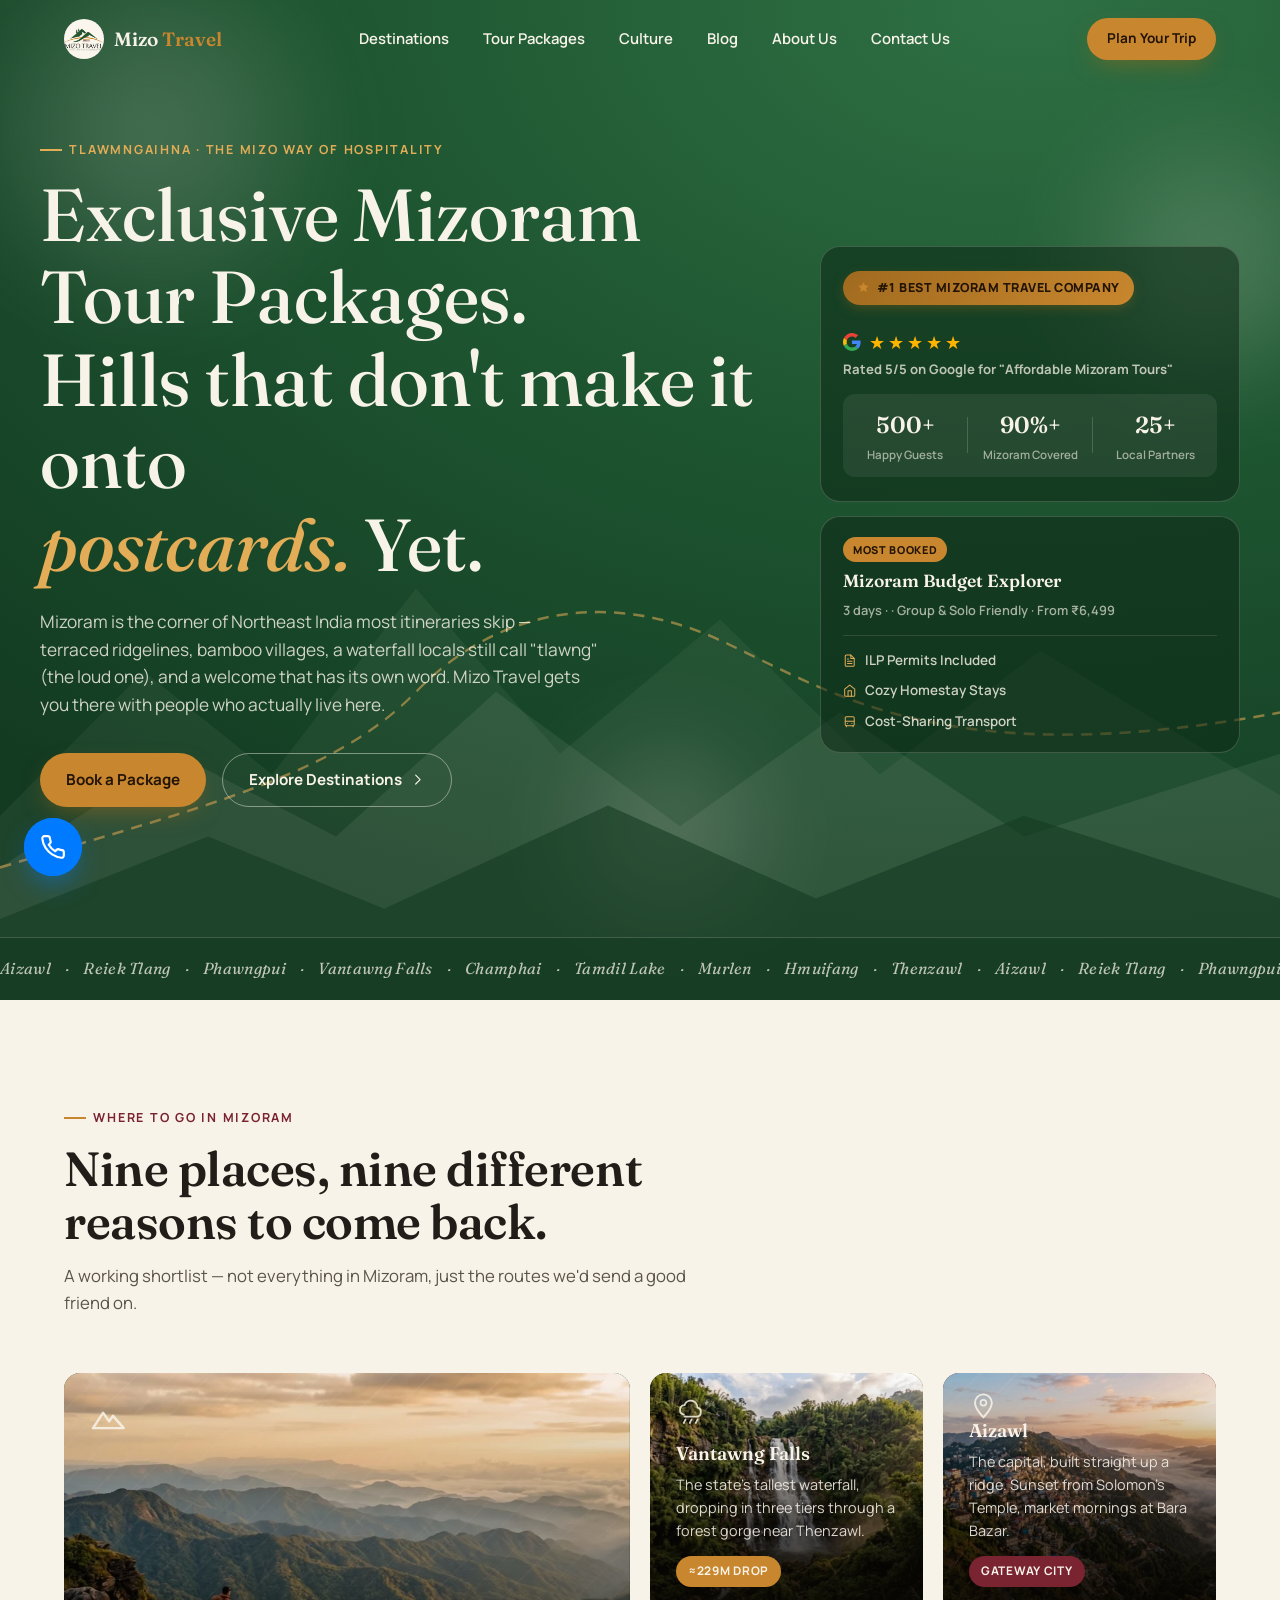
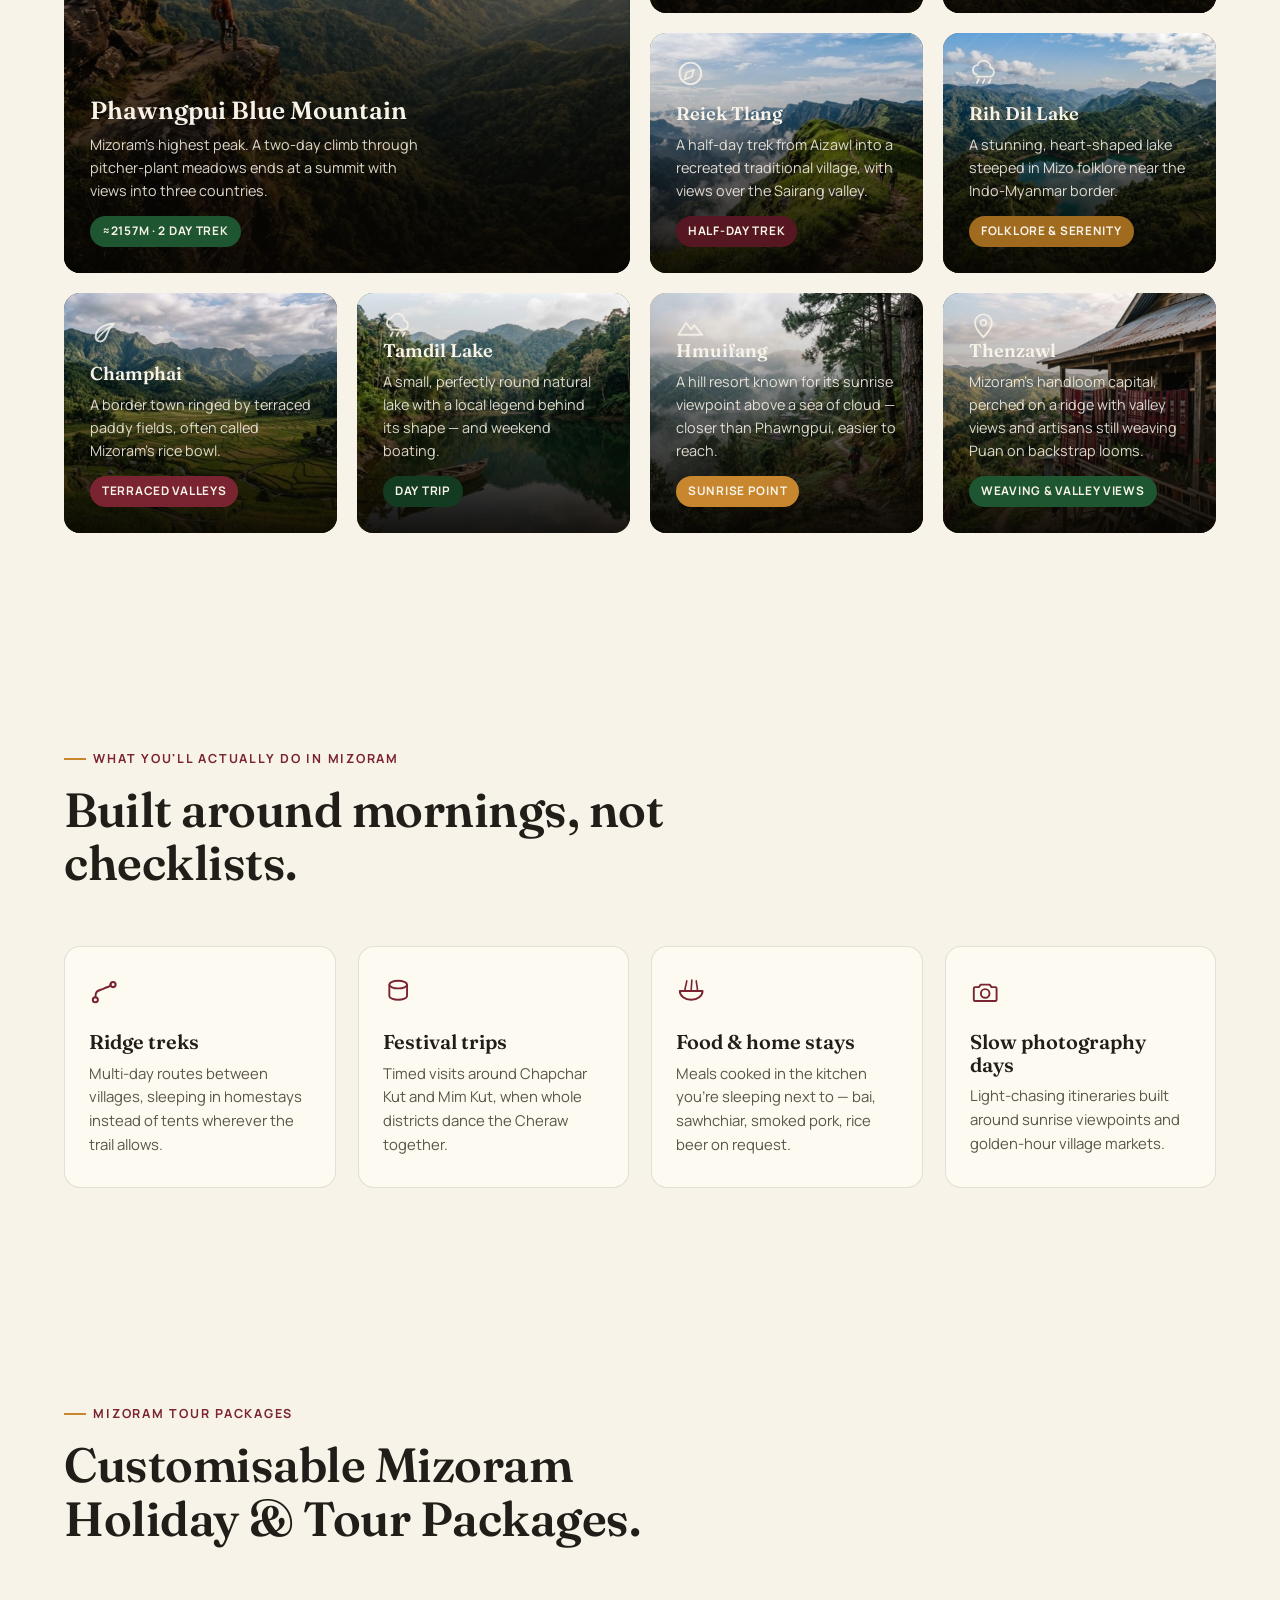
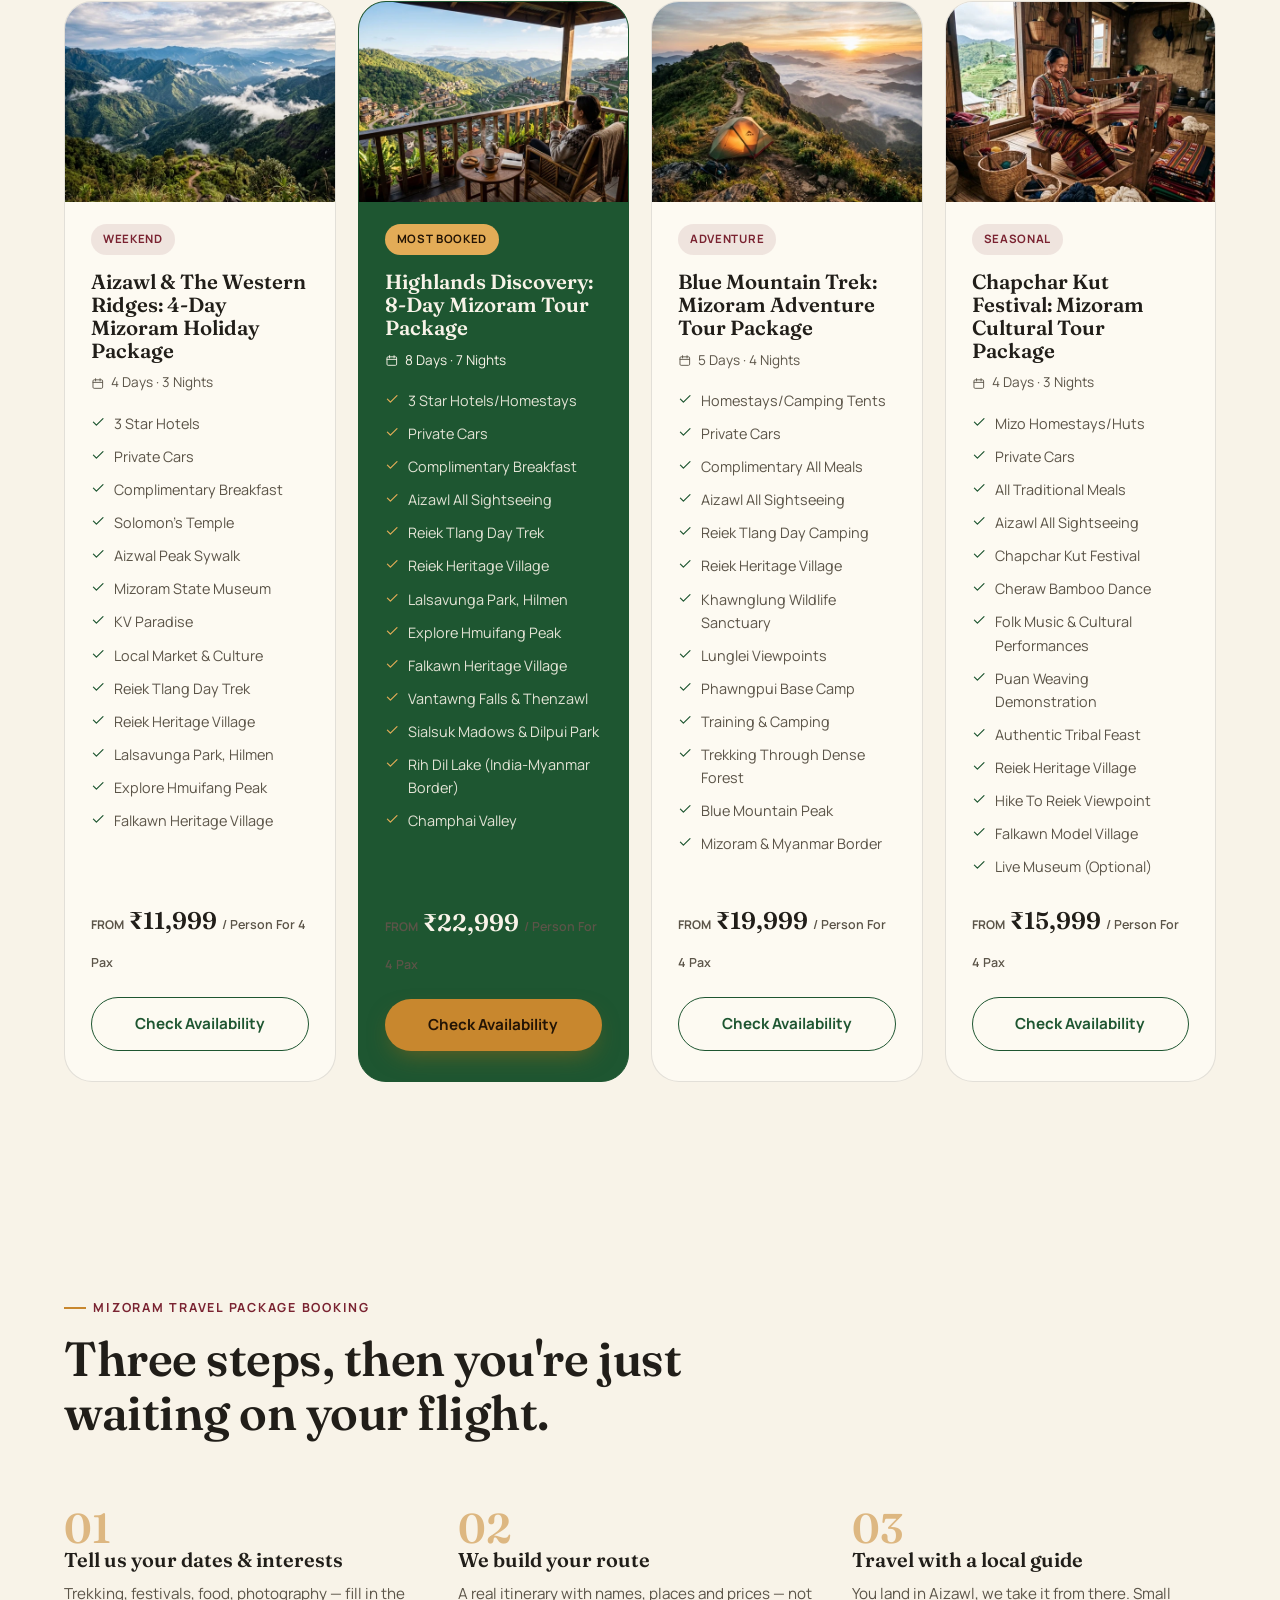
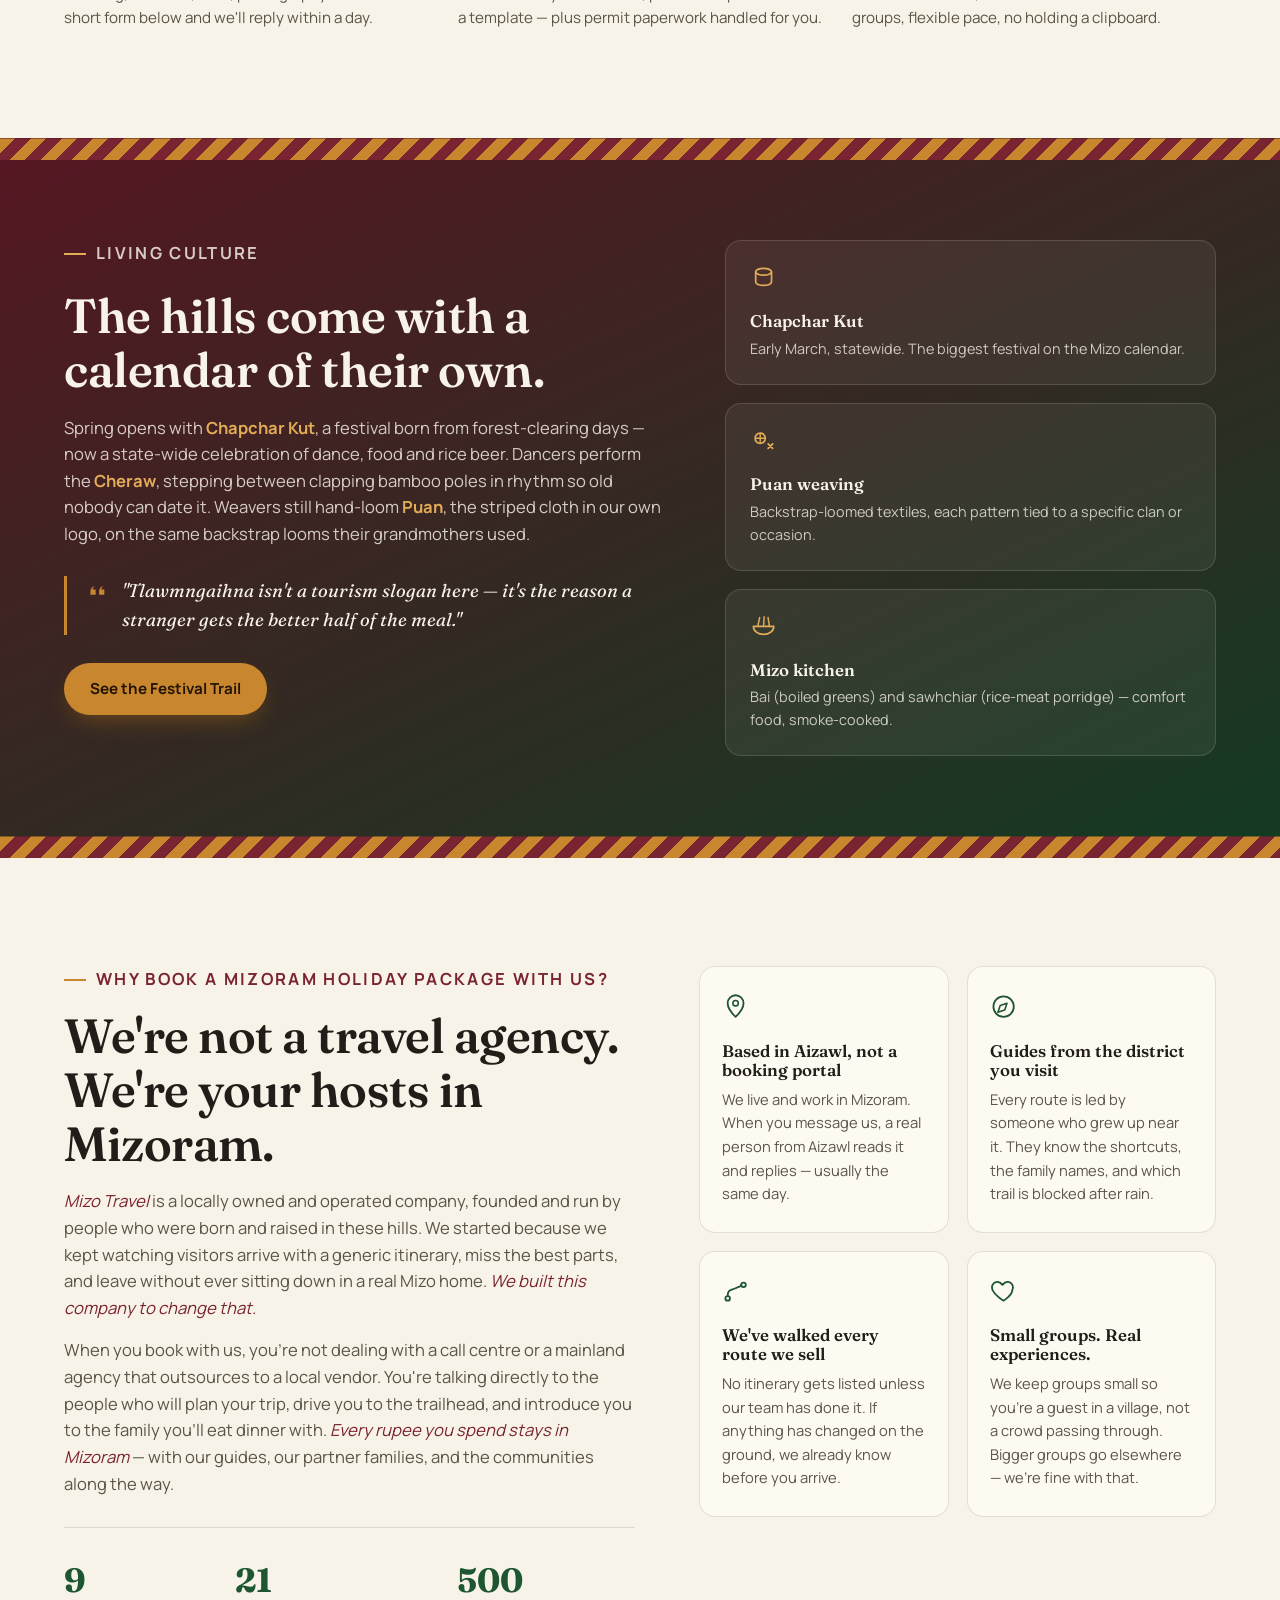
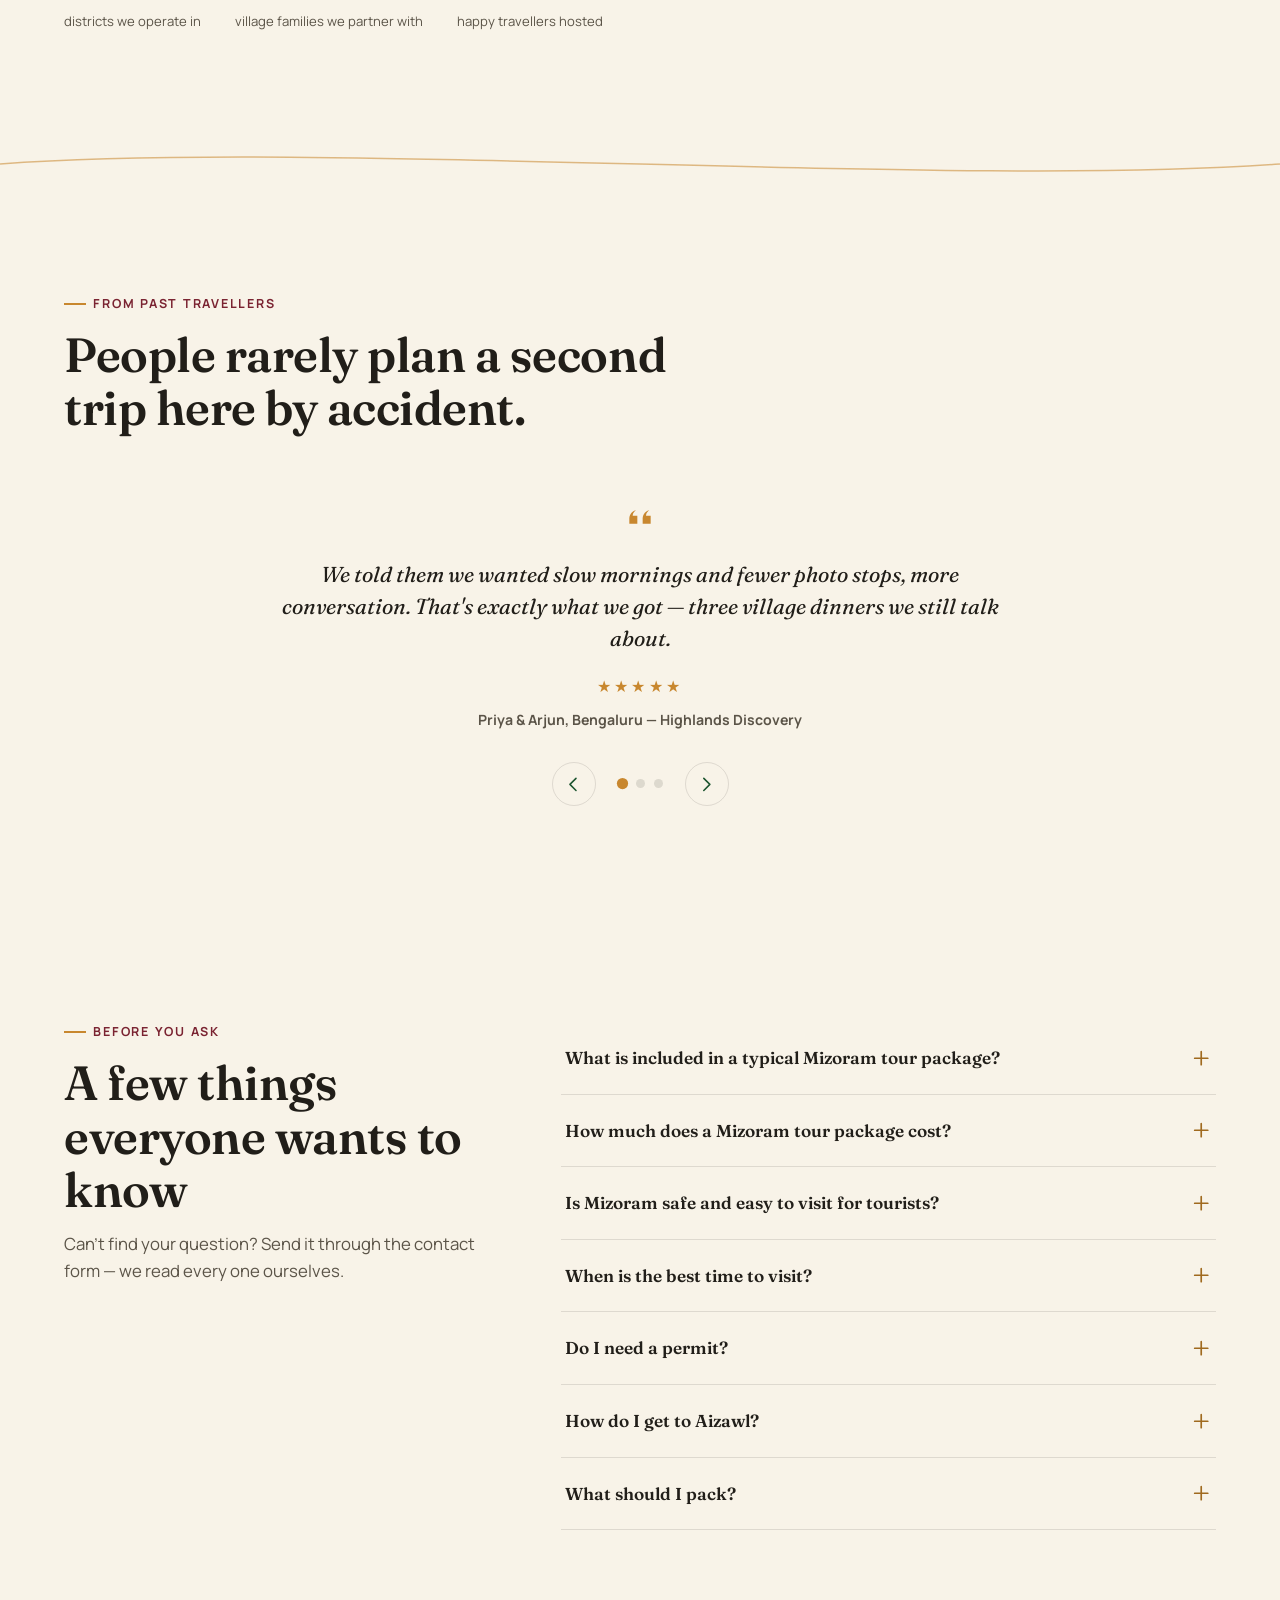
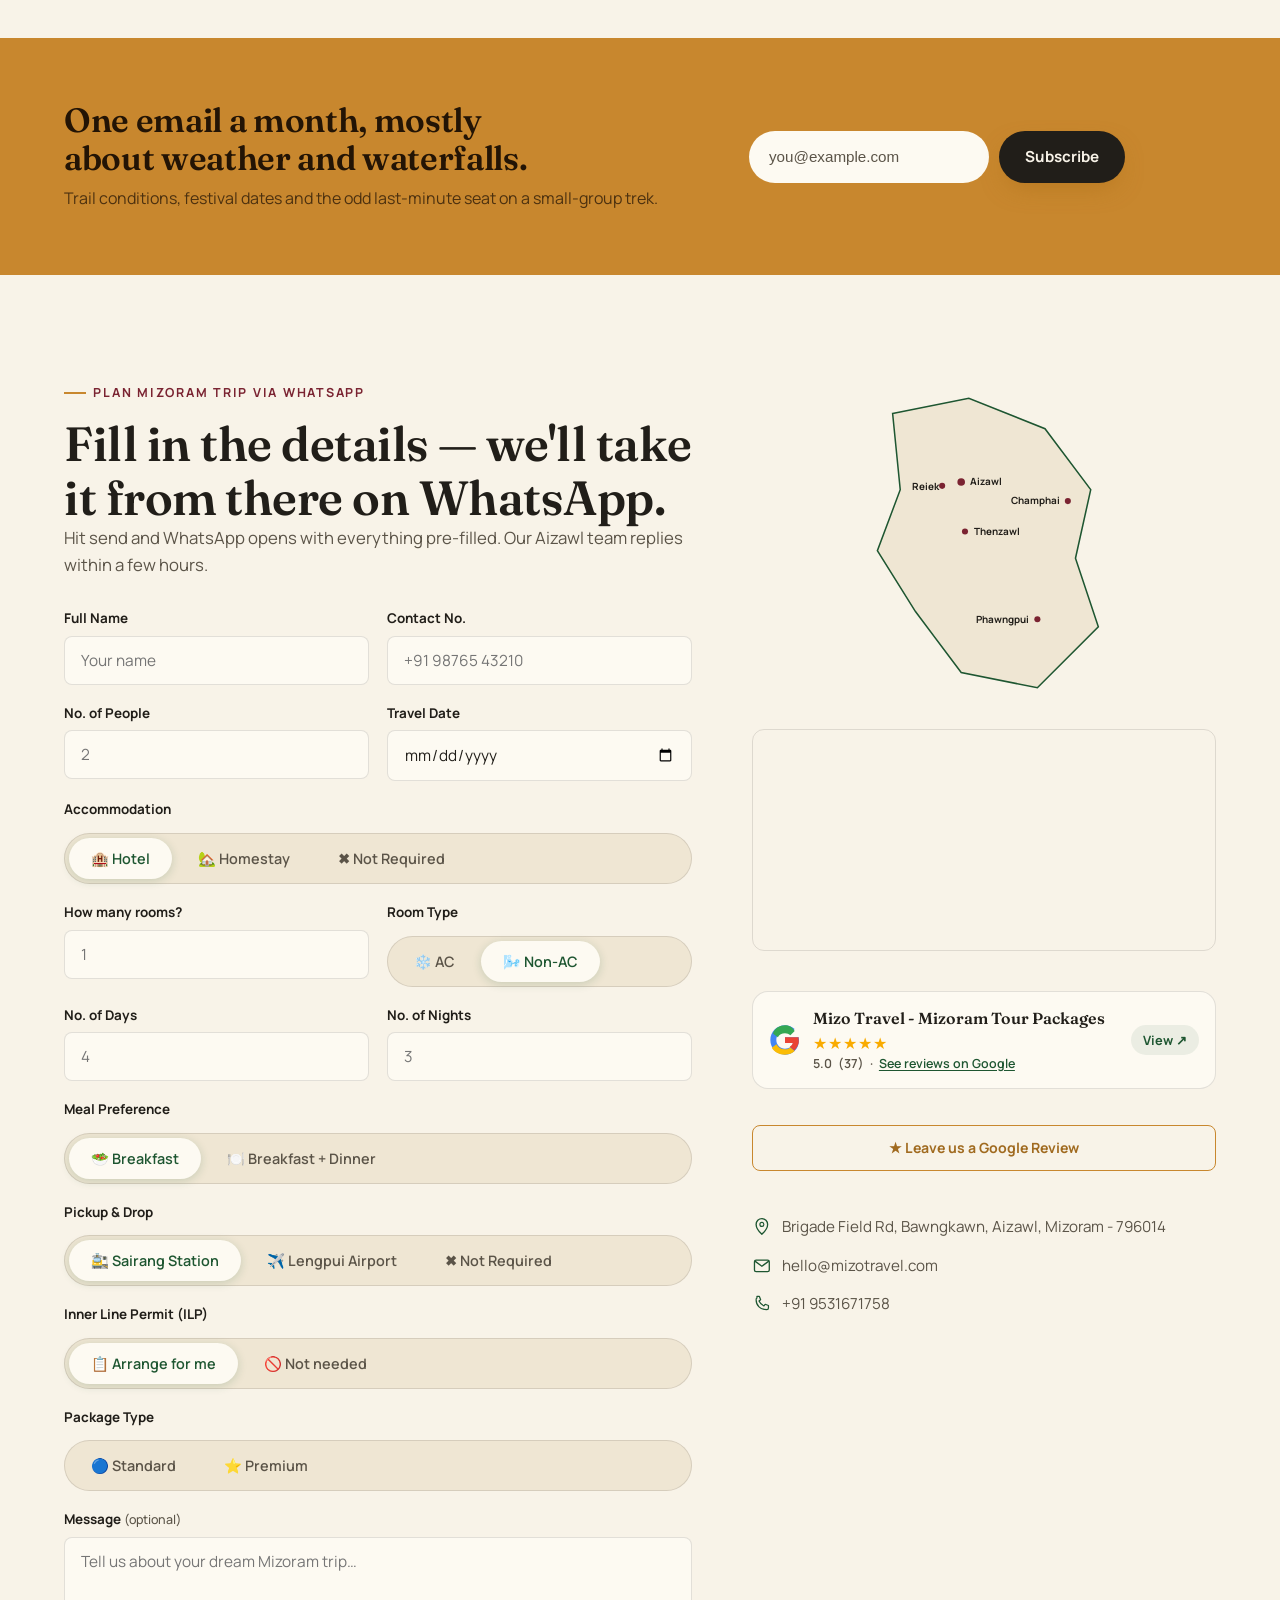
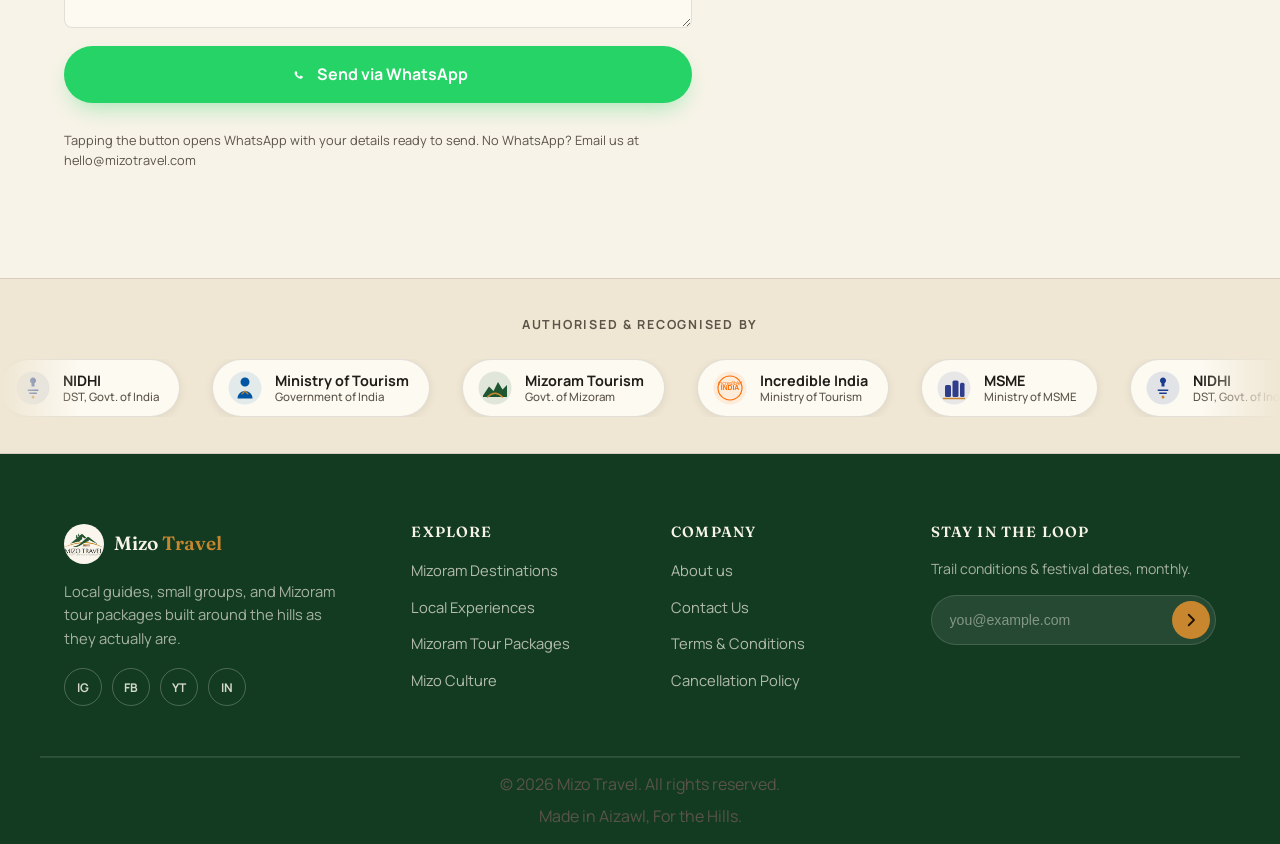
==== commit e43ba2b6: "Update index.html" ====
--- a/index.html
+++ b/index.html
@@ -168,7 +168,7 @@
         <li><a href="#destinations">Destinations</a></li>
         <li><a href="#packages">Tour Packages</a></li>
         <li><a href="#culture">Culture</a></li>
-        <li><a href="#blog">Blog</a></li>
+        <li><a href="blog.html">Blog</a></li>
         <li><a href="about.html">About Us</a></li>
         <li><a href="#contact">Contact Us</a></li>
       </ul>
@@ -195,7 +195,7 @@
     <li><a href="#destinations">Destinations</a></li>
     <li><a href="#packages">Tour Packages</a></li>
     <li><a href="#culture">Culture</a></li>
-    <li><a href="#blog">Blog</a></li>
+    <li><a href="blog.html">Blog</a></li>
     <li><a href="about.html">About Us</a></li>
     <li><a href="#contact">Contact Us</a></li>
   </ul>
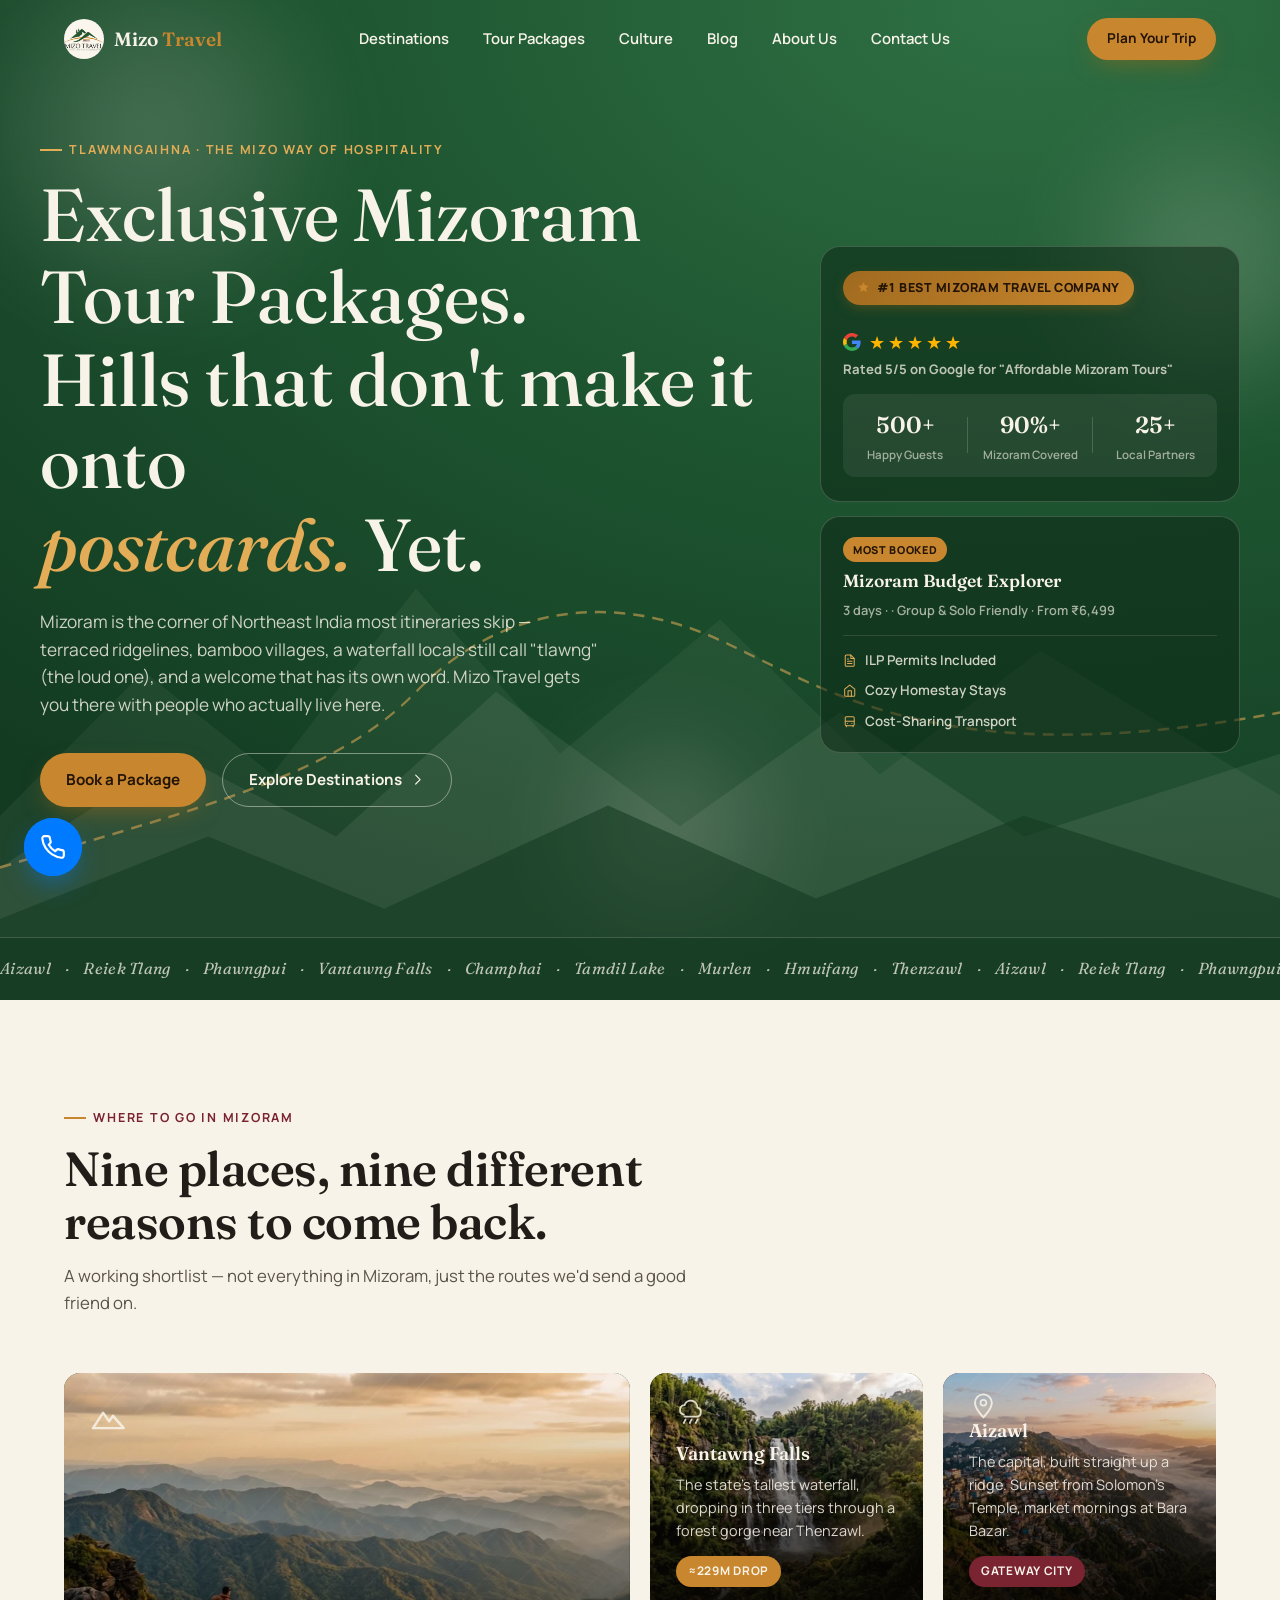
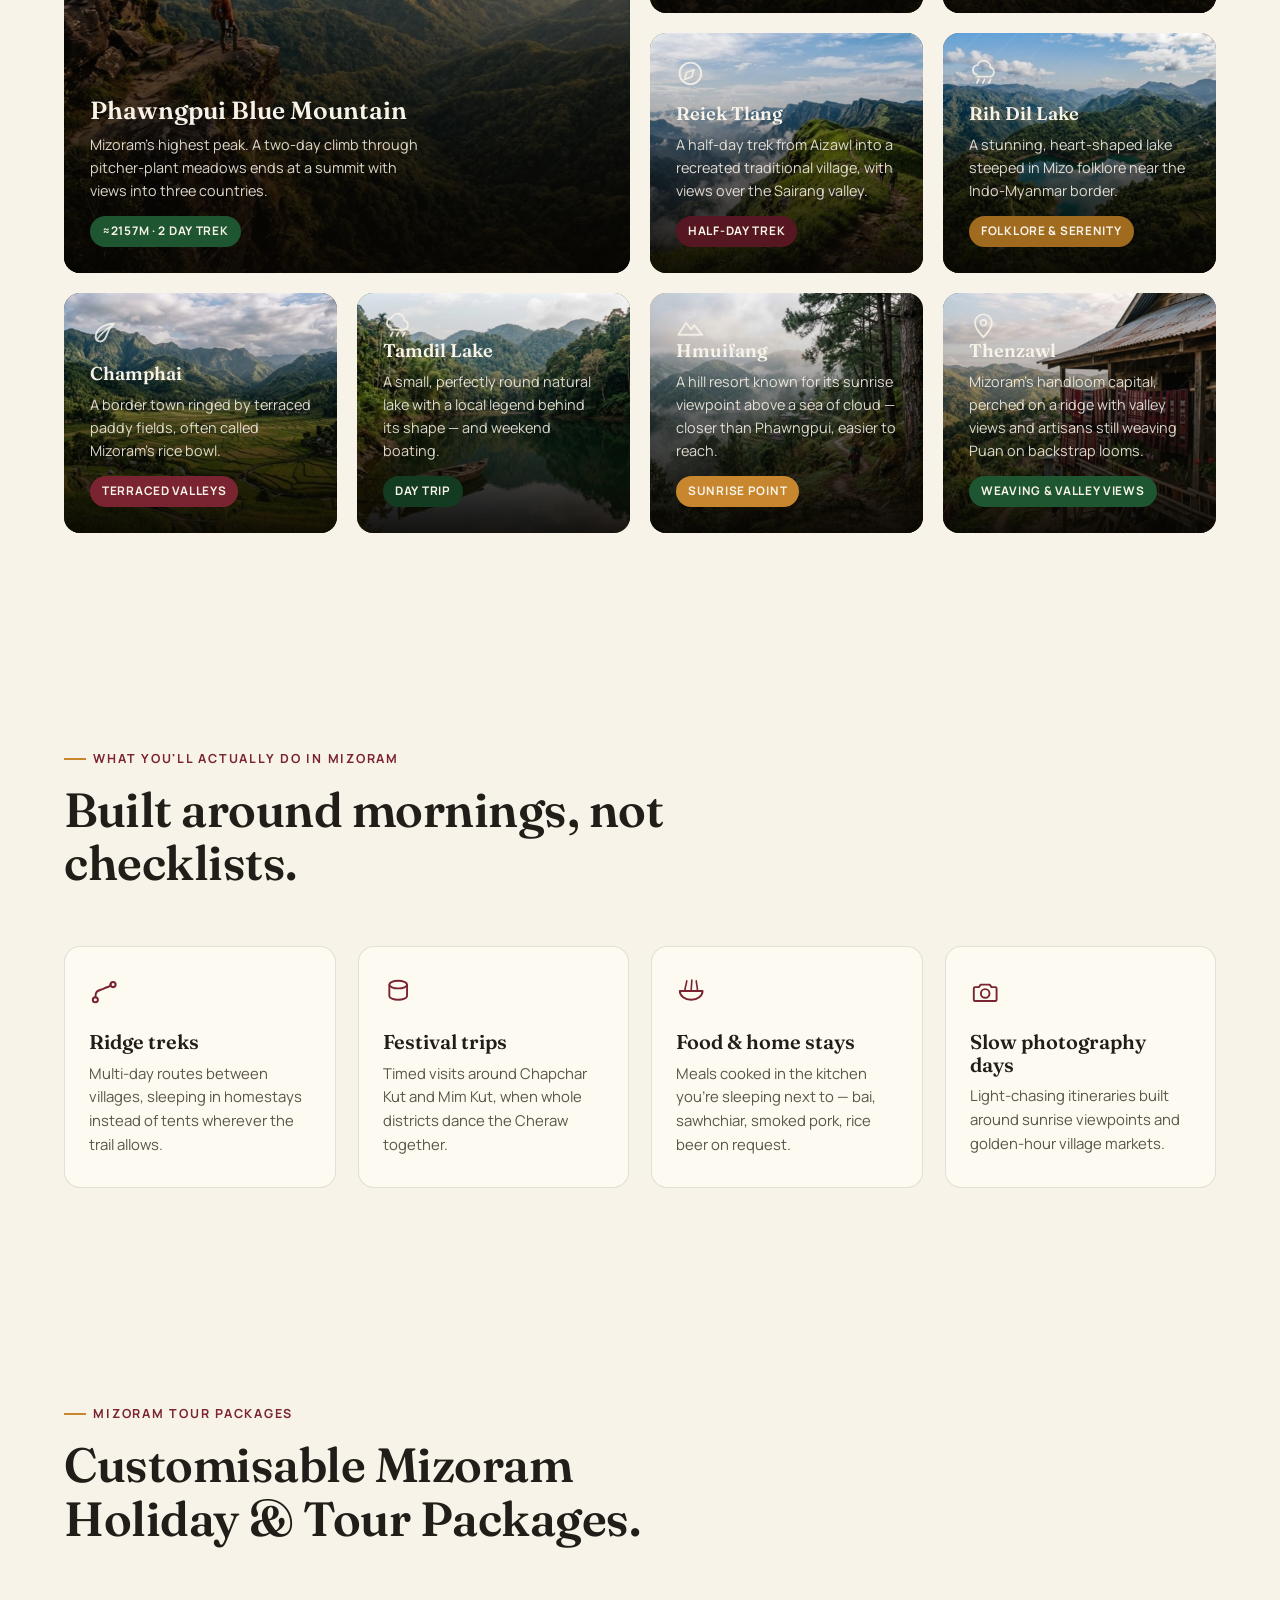
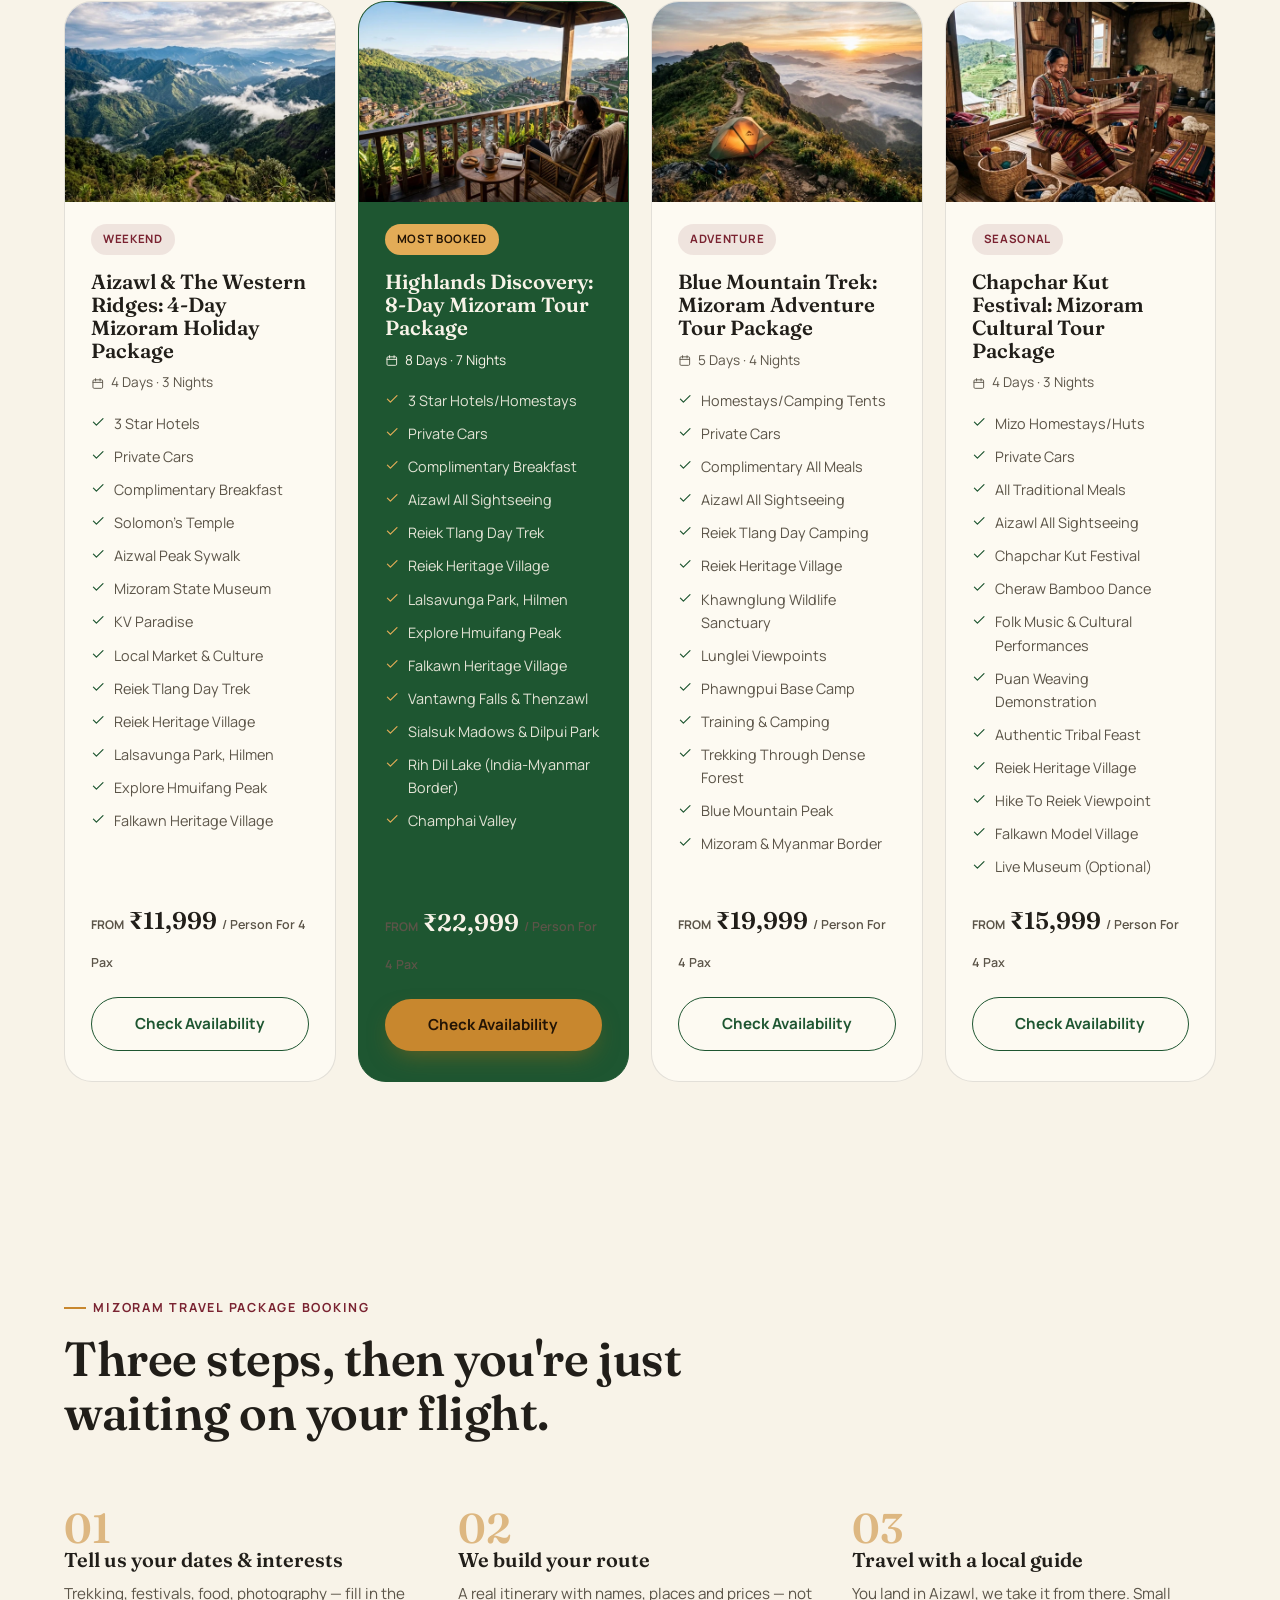
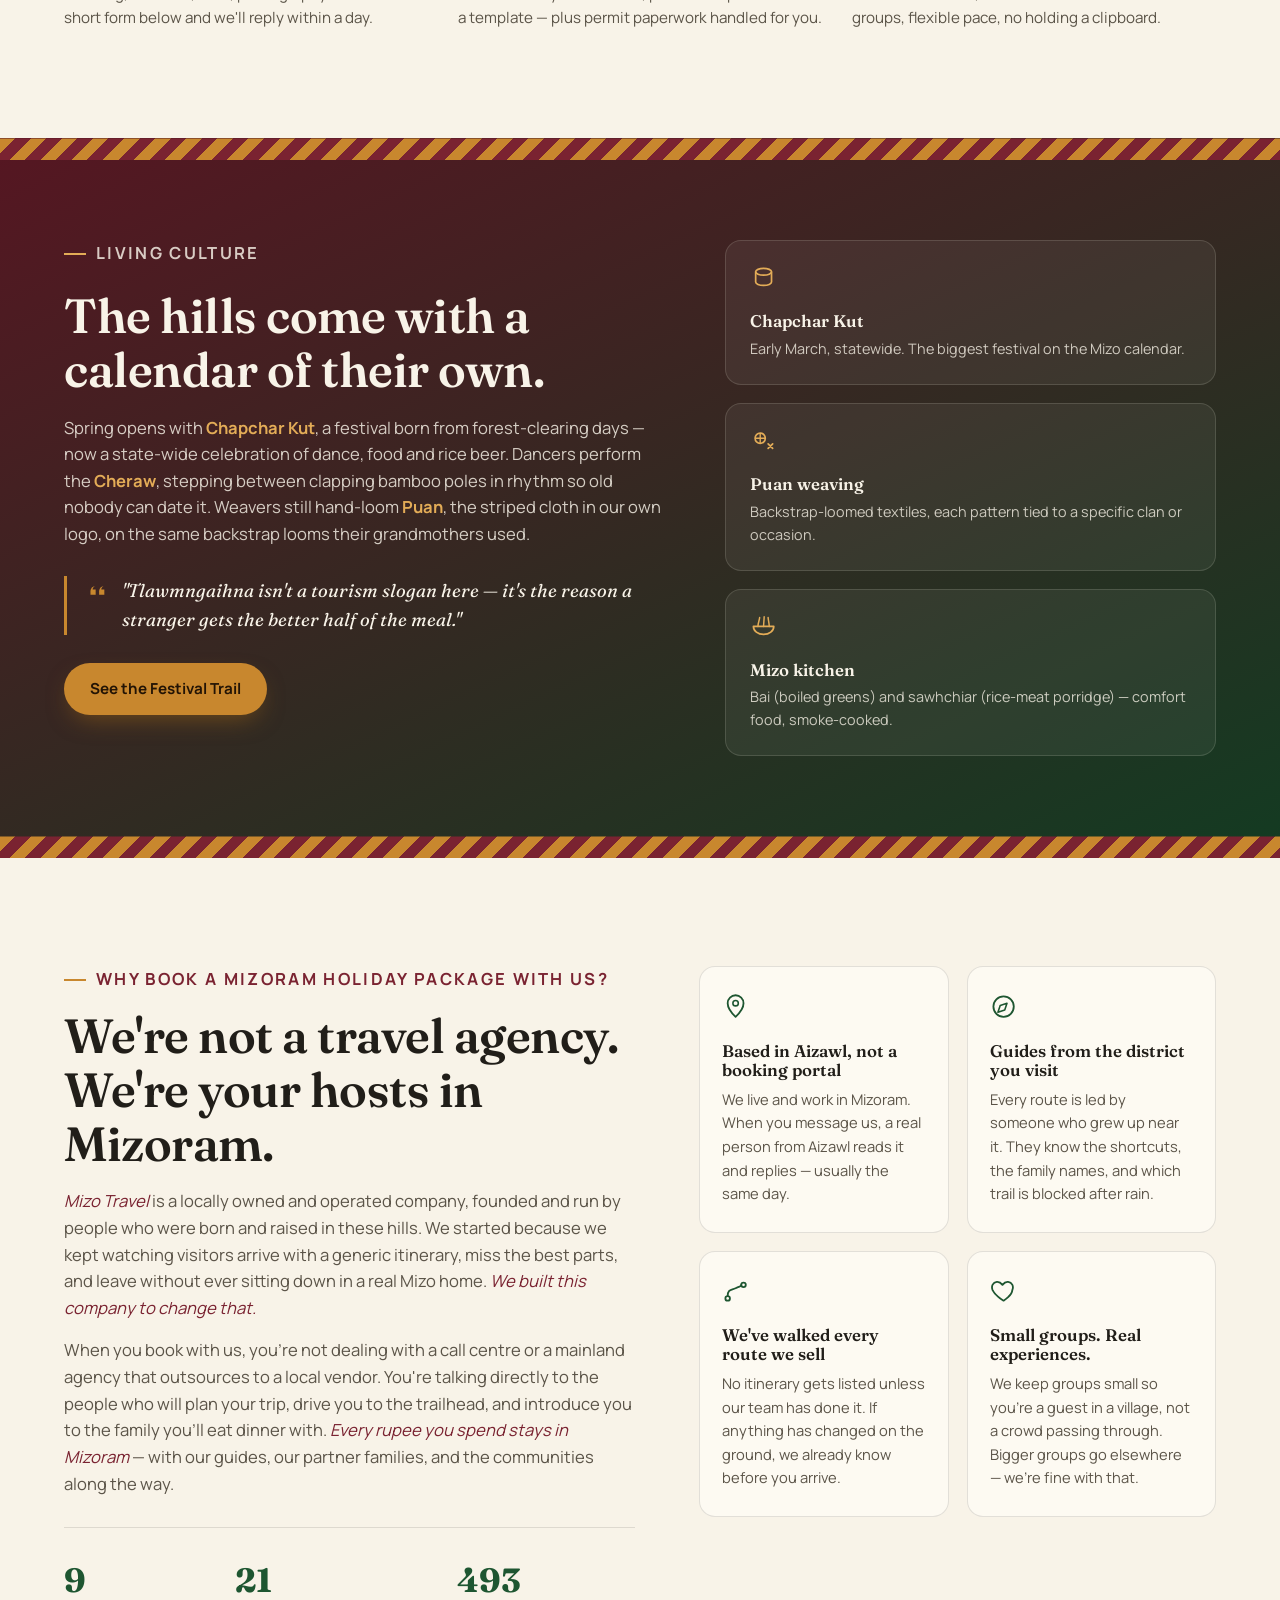
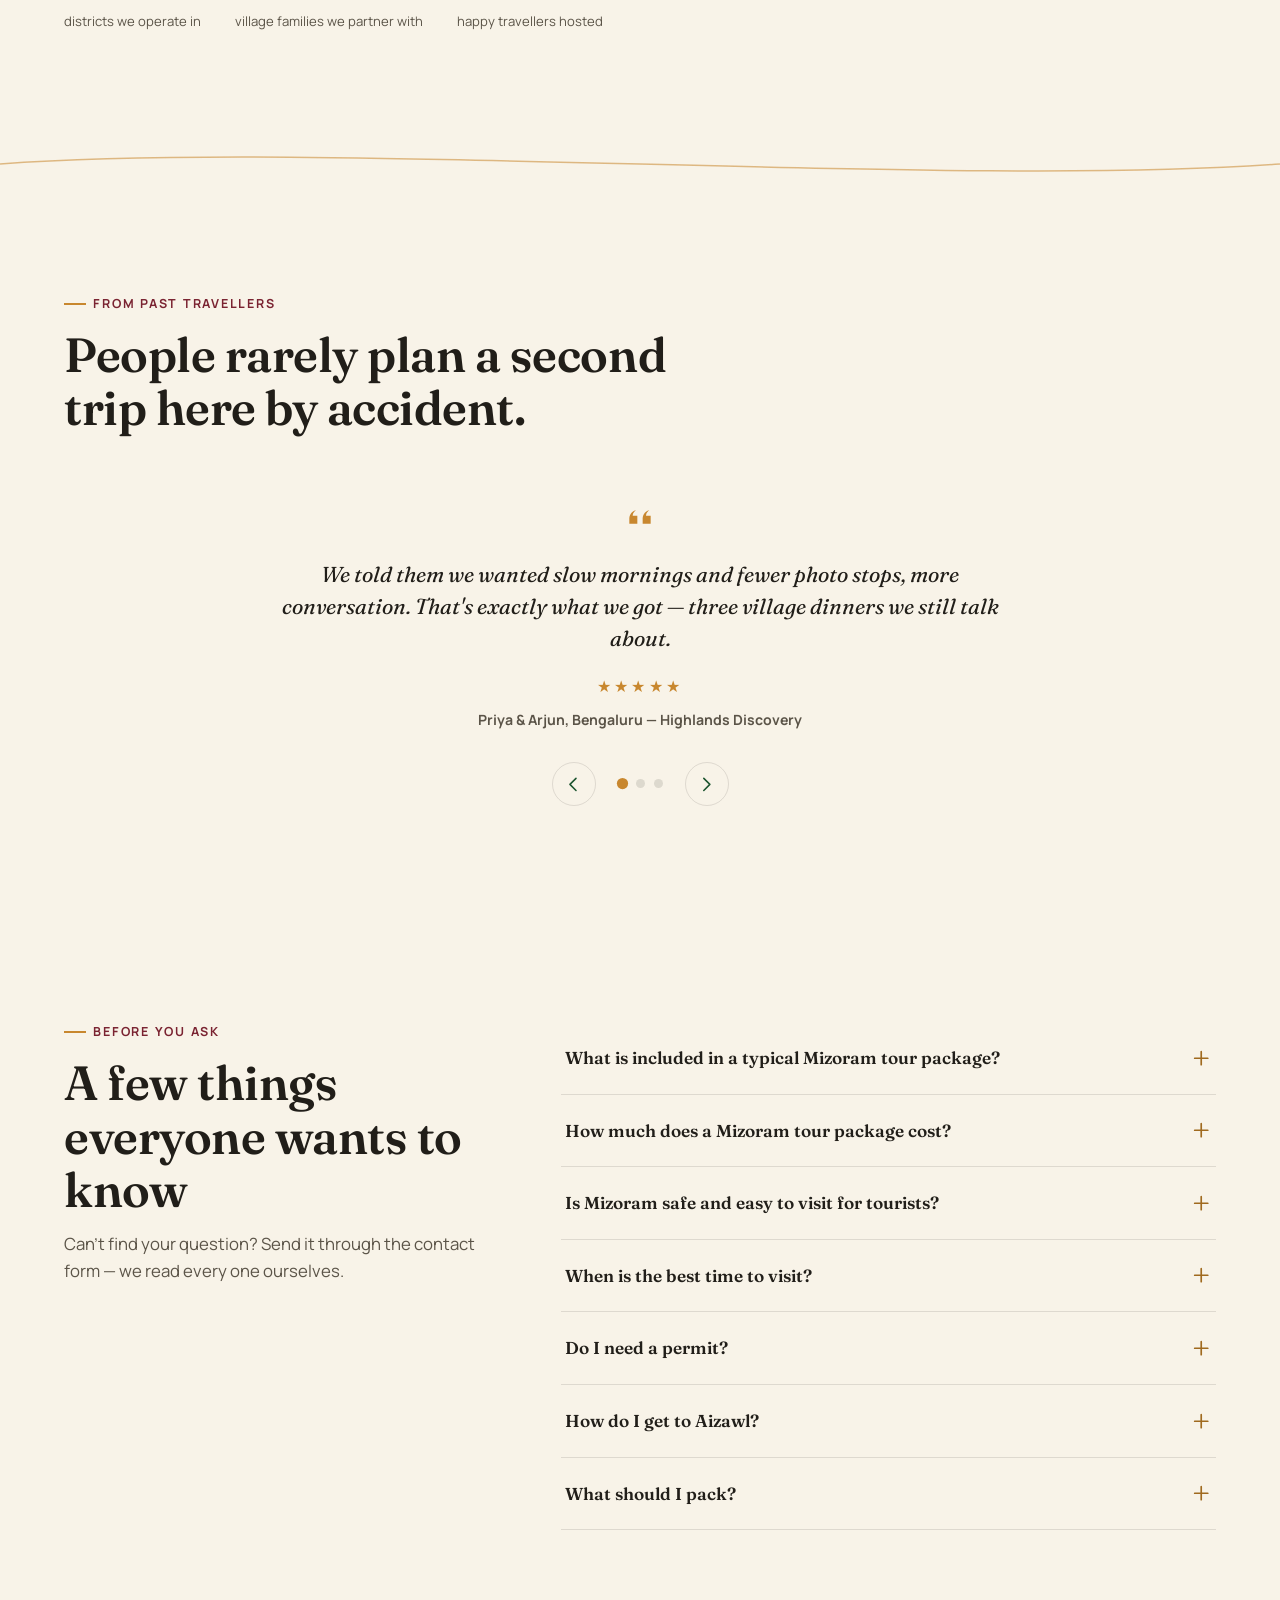
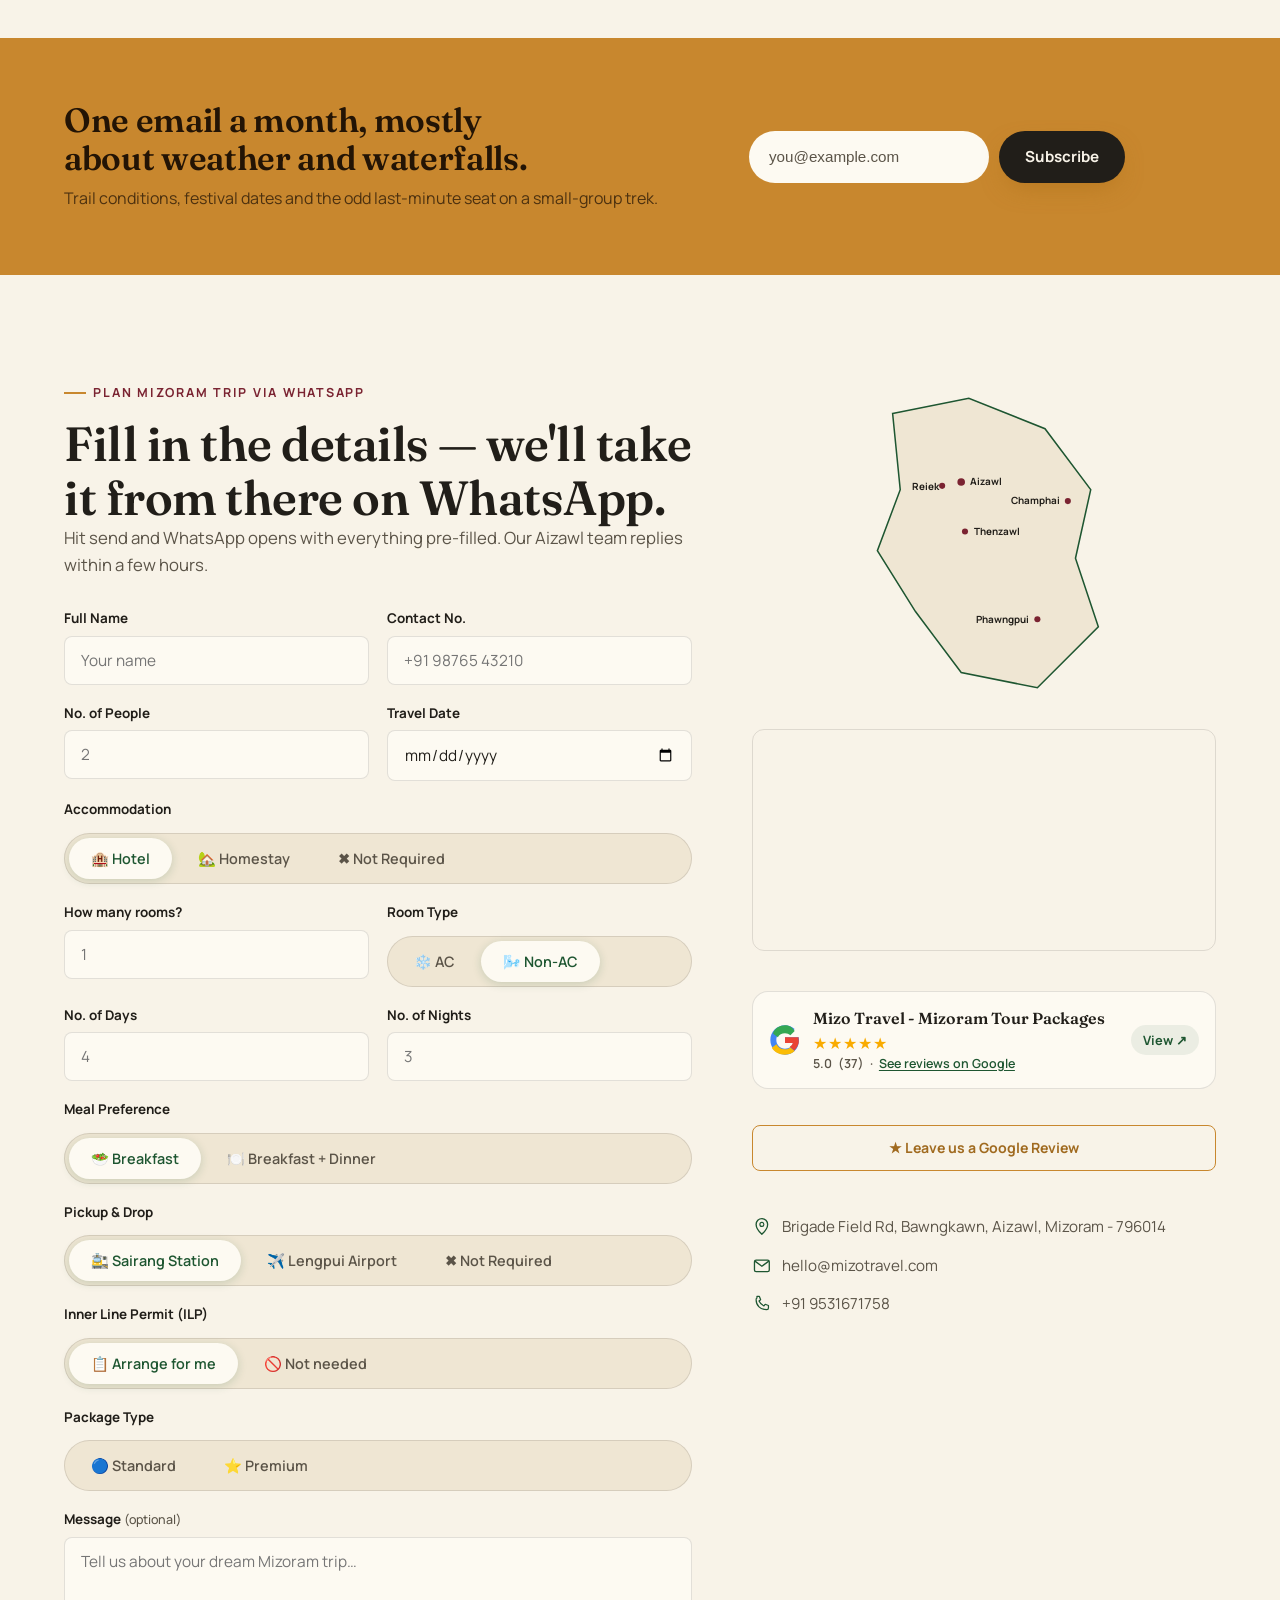
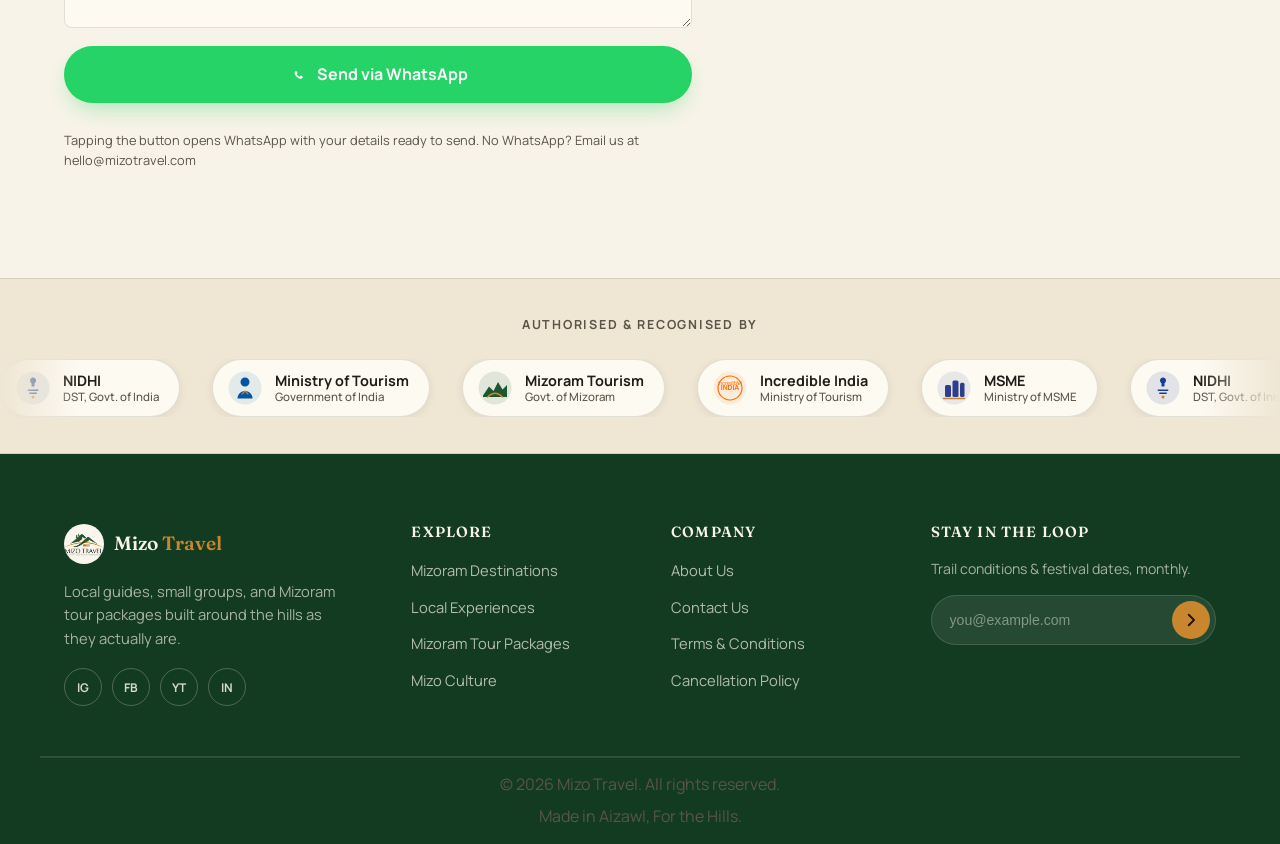
==== commit ab567845: "Correct capitalization in 'About Us' link" ====
--- a/index.html
+++ b/index.html
@@ -51,9 +51,14 @@
   "@context": "https://schema.org",
   "@type": "TravelAgency",
   "name": "Mizo Travel",
-  "description": "Offering the best Mizoram tour packages, local-guided treks, and cultural trails through Northeast India.",
+  "description": "A locally owned and operated tour company in Aizawl, Mizoram, founded and run by people born and raised in the hills of Northeast India. We specialise in authentic Mizoram tour packages, trekking, and cultural trails.",
   "image": "https://www.mizotravel.com/assets/logo.jpg",
   "url": "https://www.mizotravel.com/",
+  "foundingDate": "2025",
+  "foundingLocation": {
+    "@type": "Place",
+    "name": "Aizawl, Mizoram, India"
+  },
   "address": {
     "@type": "PostalAddress",
     "streetAddress": "Brigade Field Rd, Bawngkawn",
@@ -62,9 +67,25 @@
     "postalCode": "796014",
     "addressCountry": "IN"
   },
-  "areaServed": "Mizoram, India"
+  "telephone": "+919531671758",
+  "email": "hello@mizotravel.com",
+  "areaServed": "Mizoram, India",
+  "numberOfEmployees": {
+    "@type": "QuantitativeValue",
+    "minValue": 10,
+    "maxValue": 25
+  },
+  "award": ["Authorised by Ministry of Tourism, Govt. of India", "MSME Registered", "Recognised by Mizoram Tourism"],
+  "knowsAbout": ["Mizoram trekking", "Phawngpui Blue Mountain", "Chapchar Kut festival tours", "Inner Line Permit assistance", "Northeast India travel"],
+  "sameAs": [
+    "https://www.instagram.com/mizotravel",
+    "https://www.facebook.com/mizotravel",
+    "https://www.youtube.com/@MizoTravel",
+    "https://www.linkedin.com/company/mizotravel"
+  ]
 }
 </script>
+
 <script type="application/ld+json">
 {
   "@context": "https://schema.org",
@@ -1223,7 +1244,7 @@
     <nav aria-label="Company">
       <h3>Company</h3>
       <ul>
-        <li><a href="about.html">About us</a></li>
+        <li><a href="about.html">About Us</a></li>
         <li><a href="#contact">Contact Us</a></li>
         <li><a href="terms.html">Terms & Conditions</a></li>
         <li><a href="cancellation.html">Cancellation Policy</a></li>
